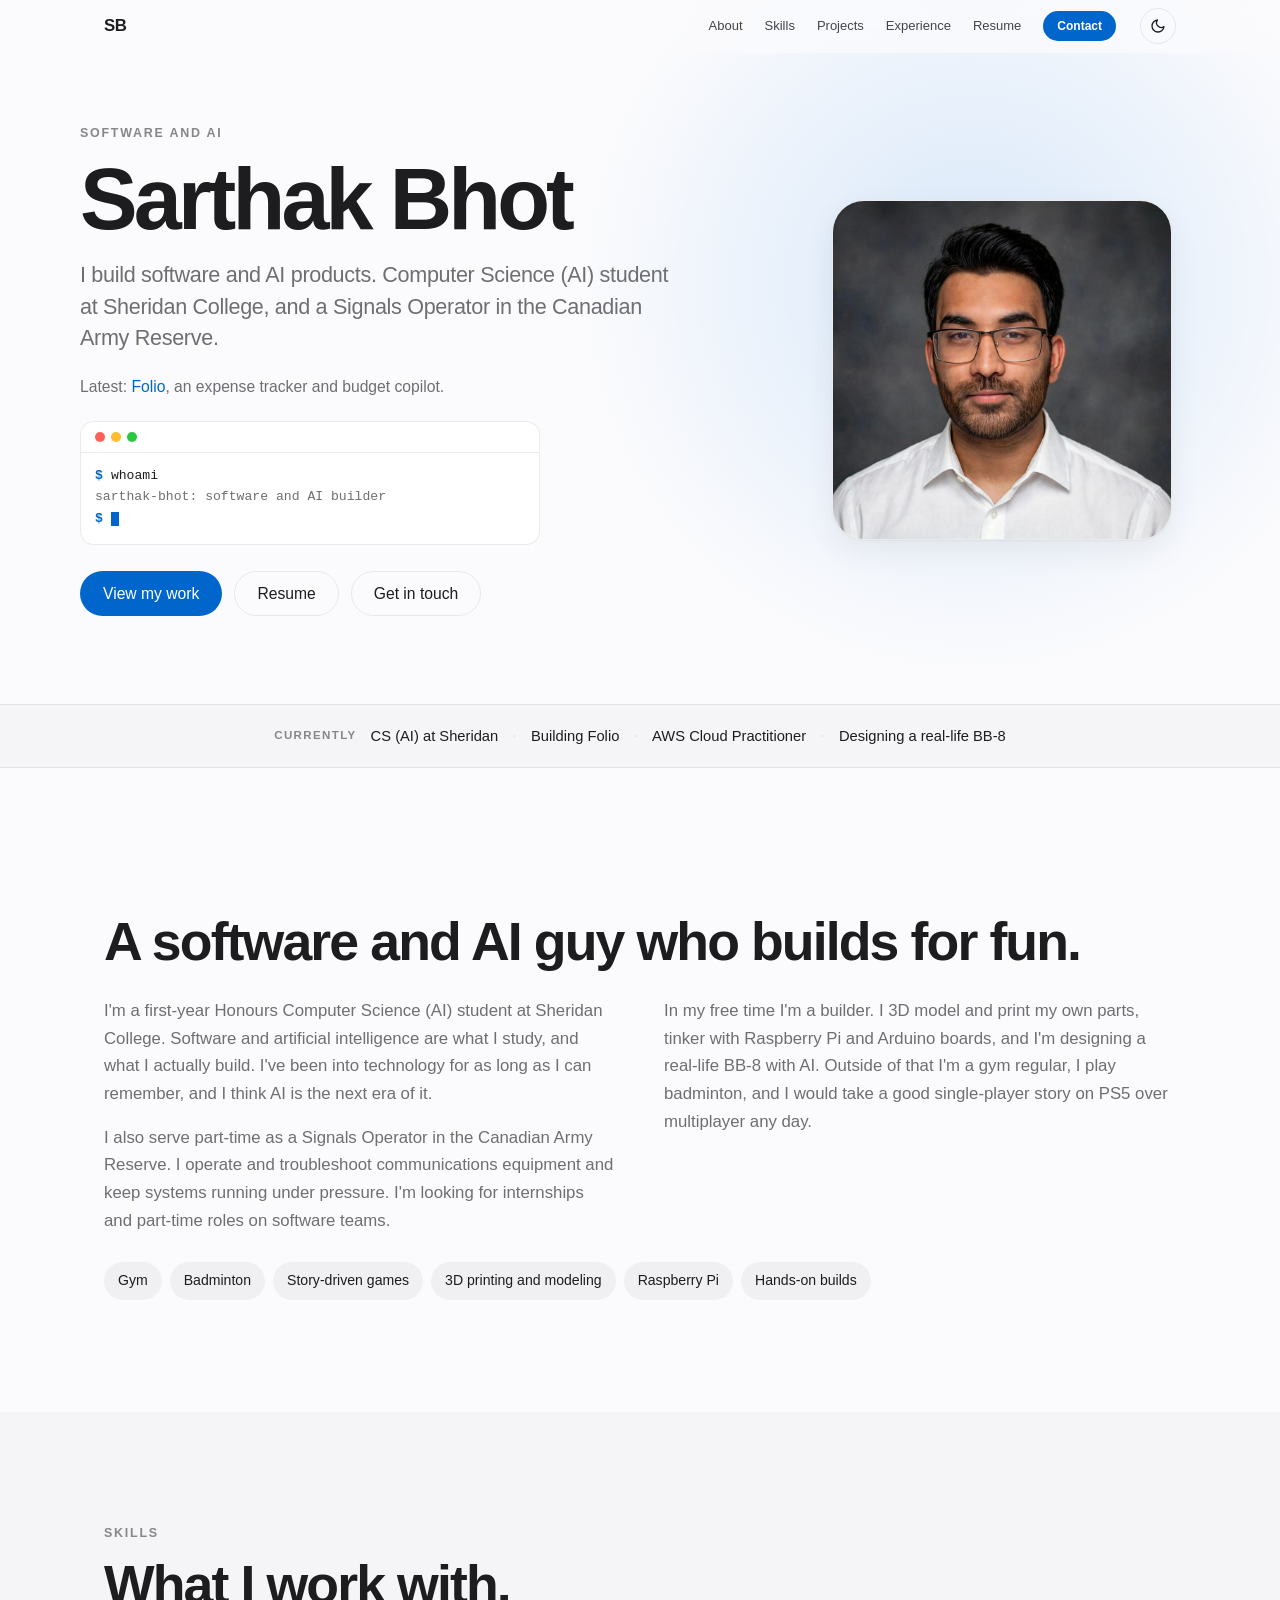
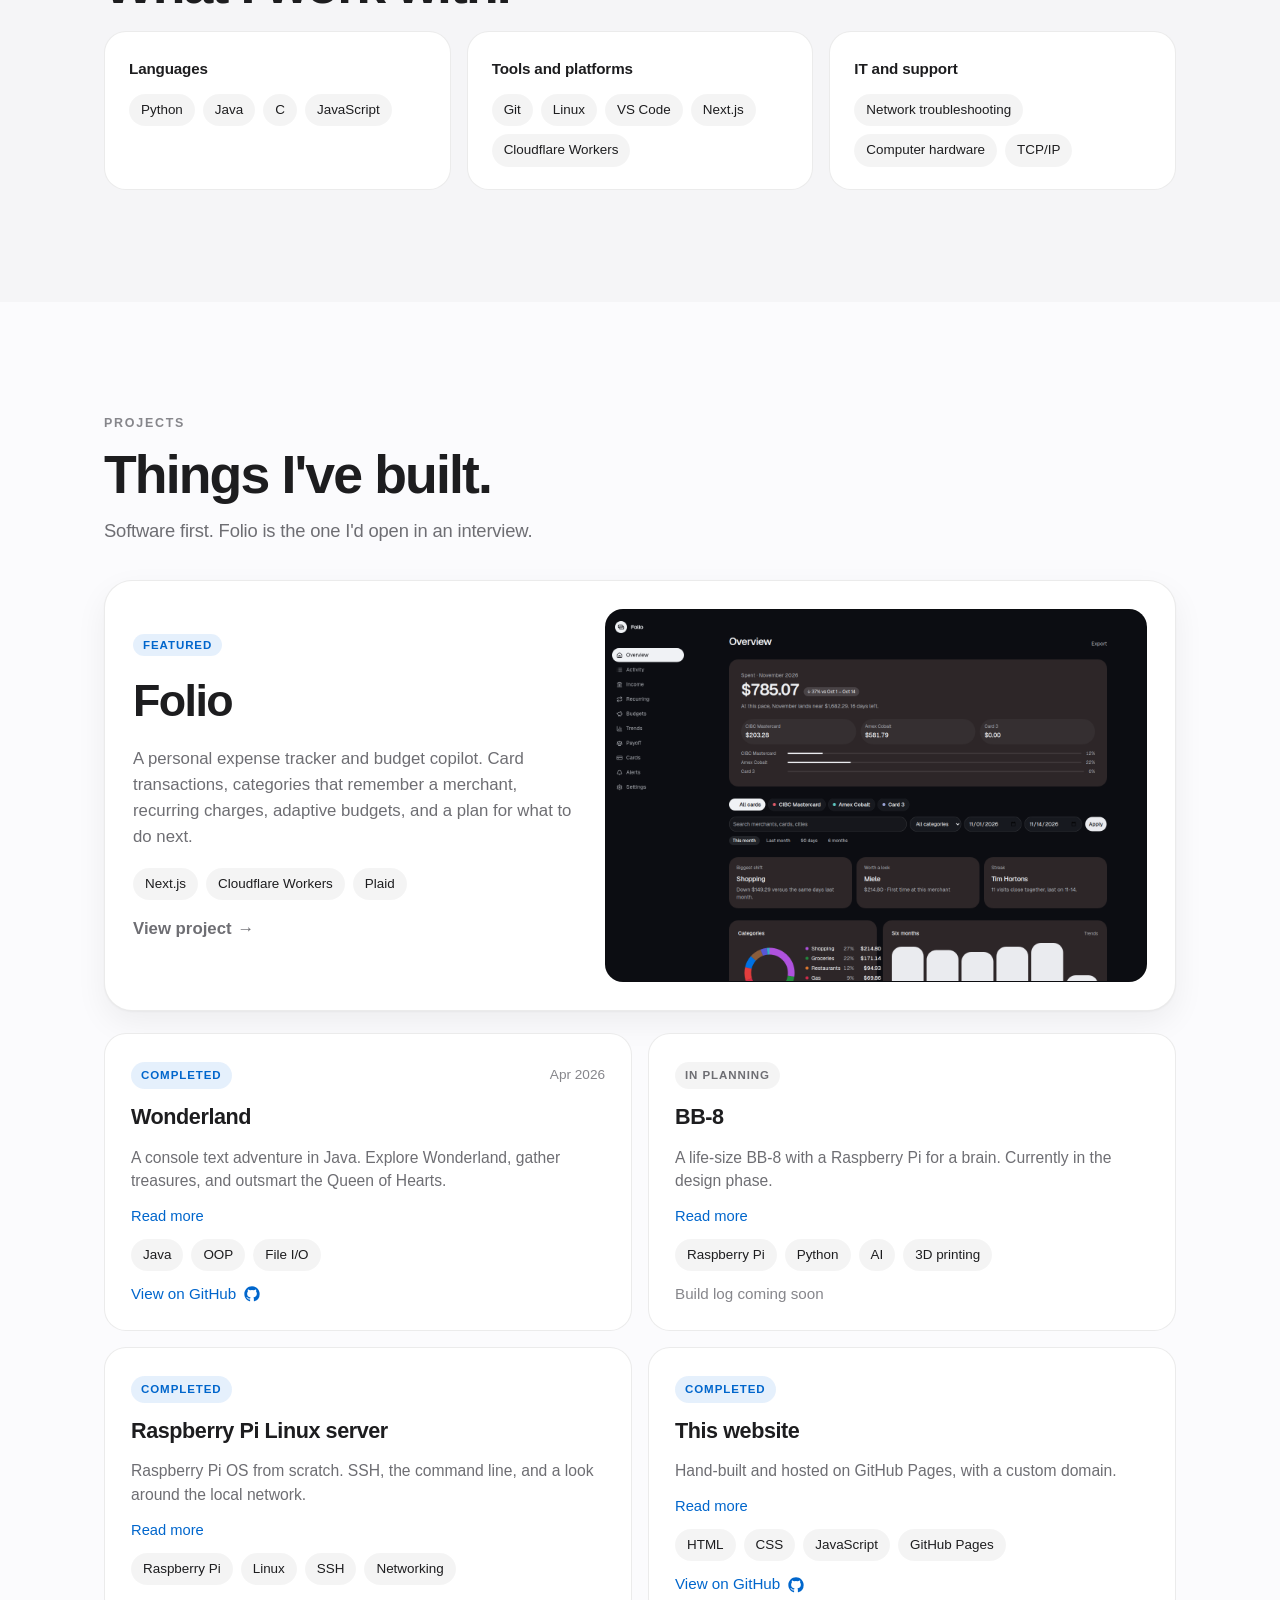
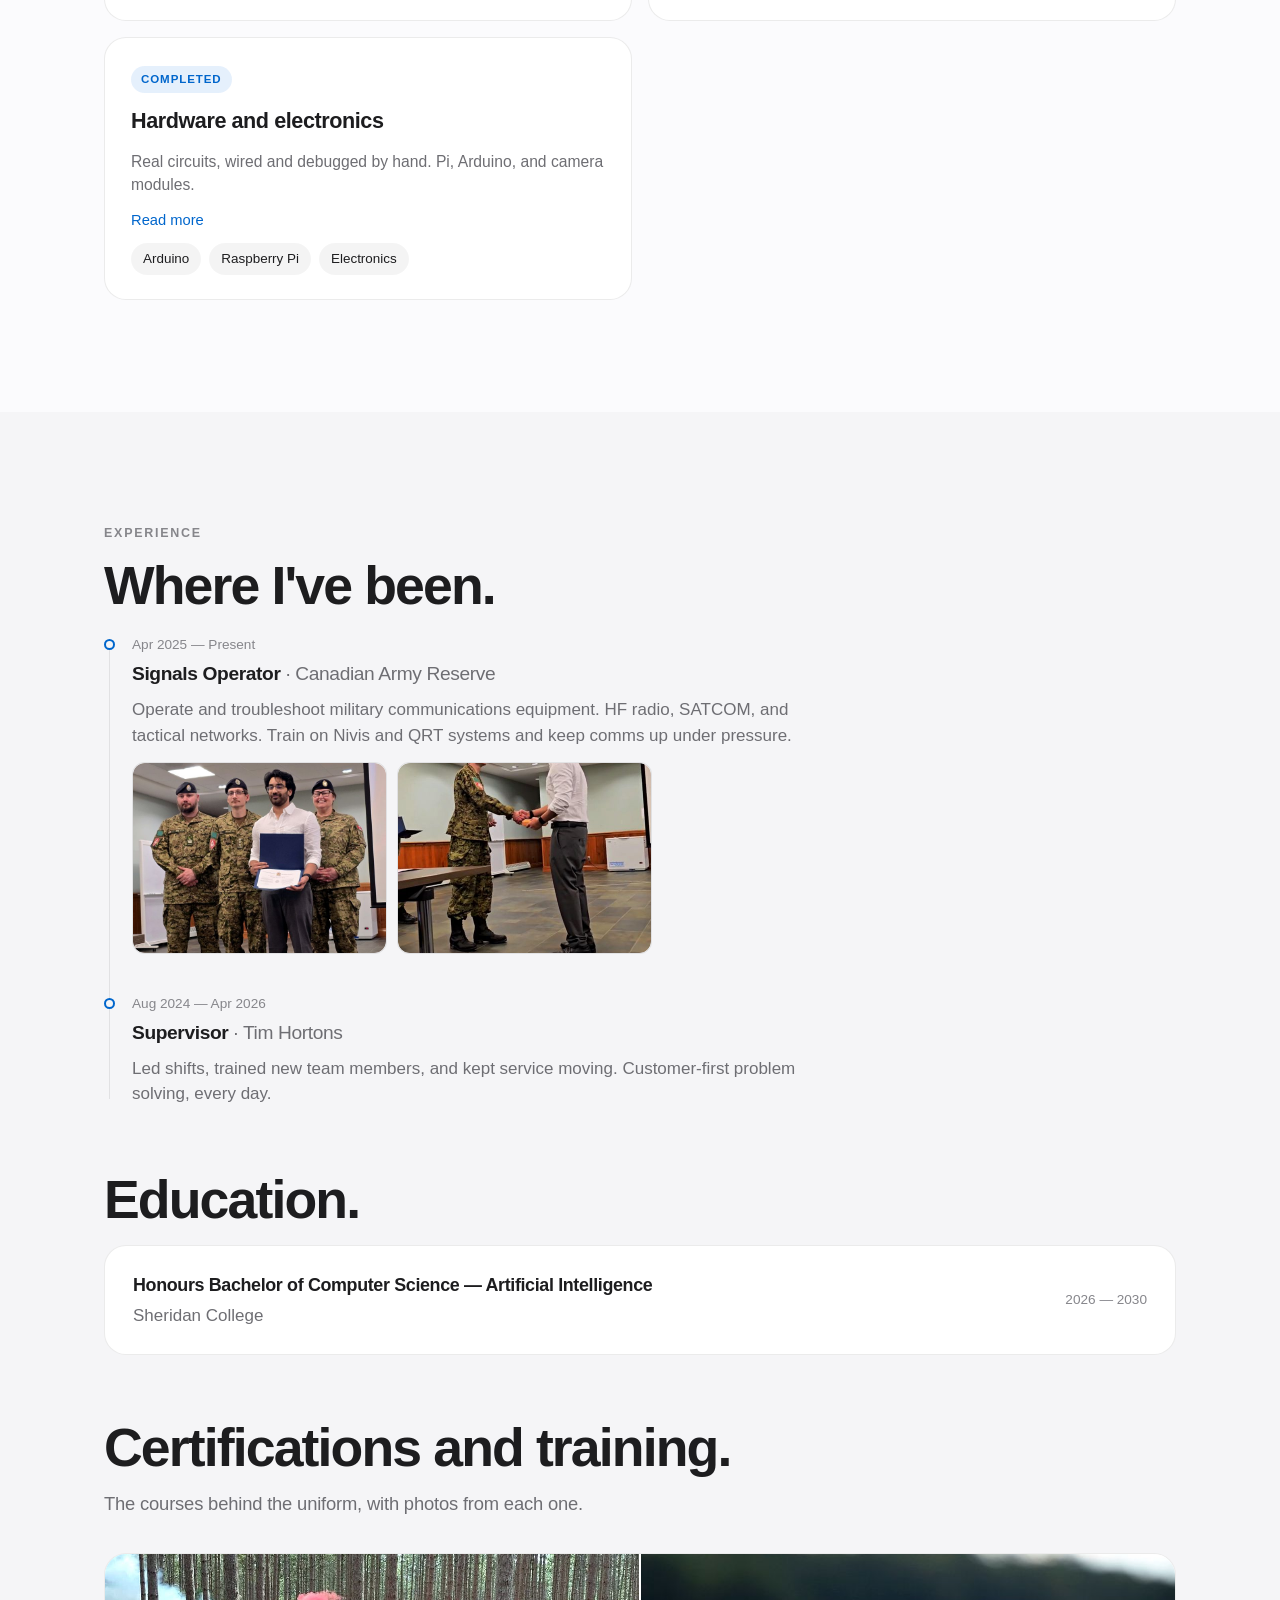
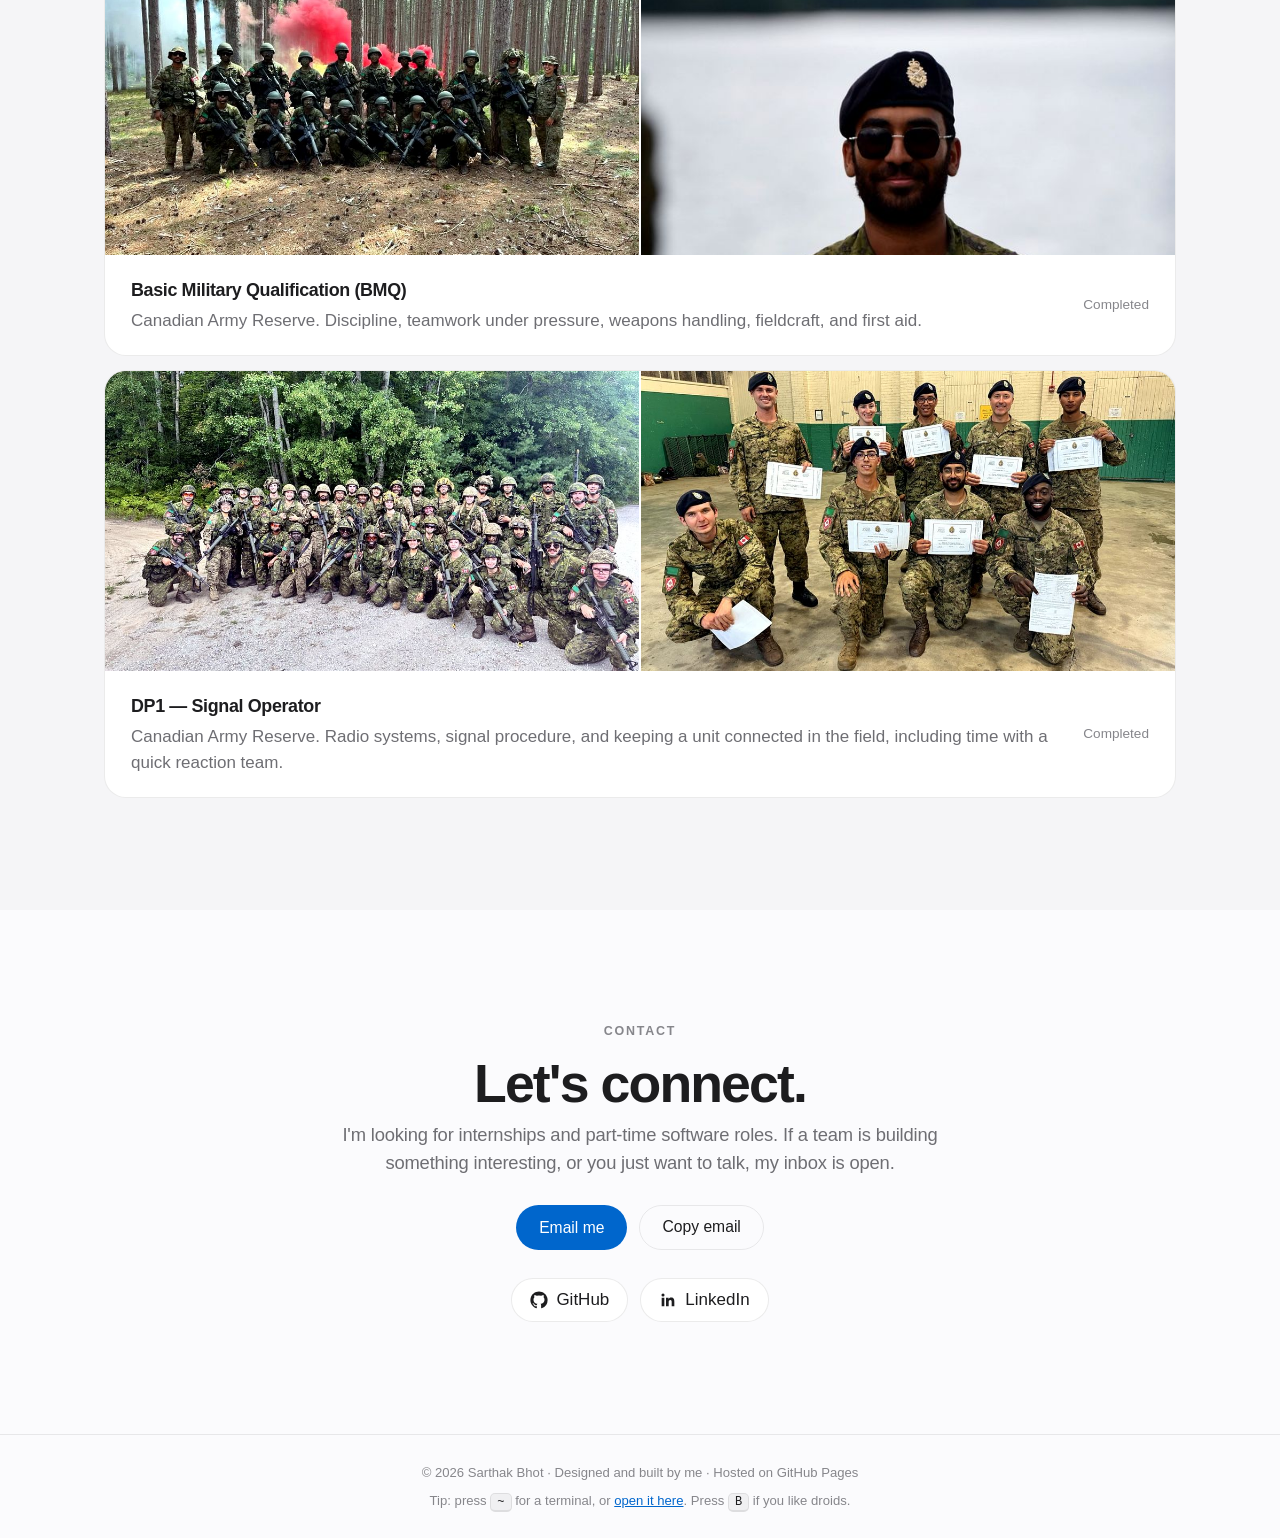
==== index.html @ 58a99405 "Show Folio's overview and a fuller feature gallery. Lead the project page and the home card with the" ====
<!DOCTYPE html>
<html lang="en" data-theme="dark">
<head>
  <meta charset="UTF-8" />
  <meta name="viewport" content="width=device-width, initial-scale=1.0, viewport-fit=cover" />
  <title>Sarthak Bhot — Software and AI Builder</title>
  <meta name="description" content="Sarthak Bhot builds software and AI products. Computer Science (AI) student at Sheridan College and Signals Operator in the Canadian Army Reserve." />
  <meta name="author" content="Sarthak Bhot" />
  <meta name="theme-color" content="#000000" />
  <link rel="canonical" href="https://sarthakbhot.com/" />
  <meta property="og:title" content="Sarthak Bhot — Software and AI Builder" />
  <meta property="og:description" content="Software and AI builder. Computer Science (AI) student at Sheridan College and Signals Operator in the Canadian Army Reserve." />
  <meta property="og:type" content="website" />
  <meta property="og:url" content="https://sarthakbhot.com/" />
  <meta property="og:image" content="https://sarthakbhot.com/assets/og.jpg" />
  <meta property="og:image:width" content="1200" />
  <meta property="og:image:height" content="630" />
  <meta property="og:image:alt" content="Sarthak Bhot, software and AI builder" />
  <meta name="twitter:card" content="summary_large_image" />
  <meta name="twitter:title" content="Sarthak Bhot — Software and AI Builder" />
  <meta name="twitter:description" content="Software and AI builder. Computer Science (AI) student at Sheridan College and Signals Operator in the Canadian Army Reserve." />
  <meta name="twitter:image" content="https://sarthakbhot.com/assets/og.jpg" />
  <link rel="icon" href="/favicon.svg" type="image/svg+xml" />
  <link rel="icon" href="/assets/favicon-32.png" type="image/png" sizes="32x32" />
  <link rel="apple-touch-icon" href="/assets/apple-touch-icon.png" />
  <link rel="preload" as="image" href="/assets/headshot-960.jpg" />
  <link rel="stylesheet" href="/styles.css?v=43" />
  <script>
    (function () {
      try {
        var saved = localStorage.getItem('sb-theme');
        var theme = saved === 'light' || saved === 'dark' ? saved : (matchMedia('(prefers-color-scheme: light)').matches ? 'light' : 'dark');
        document.documentElement.setAttribute('data-theme', theme);
        var meta = document.querySelector('meta[name="theme-color"]');
        if (meta) meta.setAttribute('content', theme === 'dark' ? '#000000' : '#fbfbfd');
      } catch (e) {}
    })();
  </script>
  <script type="application/ld+json">
  {
    "@context": "https://schema.org",
    "@type": "ProfilePage",
    "url": "https://sarthakbhot.com/",
    "mainEntity": {
      "@type": "Person",
      "name": "Sarthak Bhot",
      "url": "https://sarthakbhot.com/",
      "email": "mailto:sarthakbhot1@gmail.com",
      "jobTitle": "Software and AI builder",
      "description": "Software and AI builder. Computer Science (AI) student at Sheridan College and Signals Operator in the Canadian Army Reserve.",
      "sameAs": [
        "https://github.com/sarthakbhot",
        "https://www.linkedin.com/in/sarthakbhot/"
      ],
      "affiliation": {
        "@type": "CollegeOrUniversity",
        "name": "Sheridan College"
      },
      "knowsAbout": ["Software development", "Artificial intelligence", "Python", "Java", "JavaScript"]
    }
  }
  </script>
</head>
<body>
  <a class="skip-link" href="#content">Skip to content</a>
  <div id="progress"></div>

  <nav id="nav" aria-label="Primary">
    <div class="nav-inner">
      <a href="#top" class="logo">SB</a>
      <div class="nav-links" id="navLinks">
        <a href="#about">About</a>
        <a href="#skills">Skills</a>
        <a href="#projects">Projects</a>
        <a href="#experience">Experience</a>
        <a href="/Sarthak-Bhot-Resume.pdf?v=3" target="_blank" rel="noopener">Resume</a>
        <a href="#contact" class="nav-cta">Contact</a>
      </div>
      <button class="theme-toggle" id="themeToggle" type="button" aria-label="Switch to light mode">
        <svg class="icon-sun" viewBox="0 0 24 24" fill="none" stroke="currentColor" stroke-width="2" stroke-linecap="round" aria-hidden="true"><circle cx="12" cy="12" r="4"/><path d="M12 2v2M12 20v2M4.93 4.93l1.41 1.41M17.66 17.66l1.41 1.41M2 12h2M20 12h2M4.93 19.07l1.41-1.41M17.66 6.34l1.41-1.41"/></svg>
        <svg class="icon-moon" viewBox="0 0 24 24" fill="none" stroke="currentColor" stroke-width="2" stroke-linecap="round" stroke-linejoin="round" aria-hidden="true"><path d="M21 12.79A9 9 0 1 1 11.21 3 7 7 0 0 0 21 12.79z"/></svg>
      </button>
      <button class="menu-btn" id="menuBtn" type="button" aria-label="Menu" aria-expanded="false" aria-controls="navLinks">
        <span></span><span></span>
      </button>
    </div>
  </nav>

  <header class="hero" id="top">
    <div class="hero-inner">
      <div class="hero-text">
        <p class="eyebrow reveal">Software and AI</p>
        <h1 class="reveal">Sarthak Bhot</h1>
        <p class="hero-sub reveal">I build software and AI products. Computer Science (AI) student at Sheridan College, and a Signals Operator in the Canadian Army Reserve.</p>
        <p class="hero-note reveal">Latest: <a href="/projects/folio/">Folio</a>, an expense tracker and budget copilot.</p>
        <div class="terminal reveal" aria-hidden="true">
          <div class="term-bar"><span></span><span></span><span></span></div>
          <div class="term-body">
            <div class="term-line"><span class="prompt">$</span><span id="typed"></span><span class="caret"></span></div>
            <div class="term-out" id="termOut">sarthak-bhot: software and AI builder</div>
          </div>
        </div>
        <div class="hero-btns reveal">
          <a href="#projects" class="btn btn-primary">View my work</a>
          <a href="/Sarthak-Bhot-Resume.pdf?v=3" target="_blank" rel="noopener" class="btn btn-ghost">Resume</a>
          <a href="#contact" class="btn btn-ghost">Get in touch</a>
        </div>
      </div>
      <div class="hero-photo reveal">
        <div class="photo-frame">
          <img src="/assets/headshot-960.jpg" width="960" height="960" alt="Sarthak Bhot" fetchpriority="high" />
        </div>
      </div>
    </div>
  </header>

  <div class="currently">
    <div class="wrap reveal">
      <span class="currently-label">Currently</span>
      <span>CS (AI) at Sheridan</span><i aria-hidden="true">·</i>
      <a href="/projects/folio/">Building Folio</a><i aria-hidden="true">·</i>
      <span>AWS Cloud Practitioner</span><i aria-hidden="true">·</i>
      <span>Designing a real-life BB-8</span>
    </div>
  </div>

  <main id="content">
    <section id="about" class="section">
      <div class="wrap">
        <p class="section-eyebrow reveal">About</p>
        <h2 class="section-title reveal">A software and AI guy who builds for fun.</h2>
        <div class="about-grid">
          <div class="reveal">
            <p>I'm a first-year Honours Computer Science (AI) student at Sheridan College. Software and artificial intelligence are what I study, and what I actually build. I've been into technology for as long as I can remember, and I think AI is the next era of it.</p>
            <p>I also serve part-time as a Signals Operator in the Canadian Army Reserve. I operate and troubleshoot communications equipment and keep systems running under pressure. I'm looking for internships and part-time roles on software teams.</p>
          </div>
          <div class="reveal">
            <p>In my free time I'm a builder. I 3D model and print my own parts, tinker with Raspberry Pi and Arduino boards, and I'm designing a real-life BB-8 with AI. Outside of that I'm a gym regular, I play badminton, and I would take a good single-player story on PS5 over multiplayer any day.</p>
          </div>
        </div>
        <div class="chips reveal">
          <span class="chip">Gym</span>
          <span class="chip">Badminton</span>
          <span class="chip">Story-driven games</span>
          <span class="chip">3D printing and modeling</span>
          <span class="chip">Raspberry Pi</span>
          <span class="chip">Hands-on builds</span>
        </div>
      </div>
    </section>

    <section id="skills" class="section section-alt">
      <div class="wrap">
        <p class="section-eyebrow reveal">Skills</p>
        <h2 class="section-title reveal">What I work with.</h2>
        <div class="skills-grid">
          <div class="skill-card reveal">
            <h3>Languages</h3>
            <div class="pills"><span>Python</span><span>Java</span><span>C</span><span>JavaScript</span></div>
          </div>
          <div class="skill-card reveal">
            <h3>Tools and platforms</h3>
            <div class="pills"><span>Git</span><span>Linux</span><span>VS Code</span><span>Next.js</span><span>Cloudflare Workers</span></div>
          </div>
          <div class="skill-card reveal">
            <h3>IT and support</h3>
            <div class="pills"><span>Network troubleshooting</span><span>Computer hardware</span><span>TCP/IP</span></div>
          </div>
        </div>
      </div>
    </section>

    <section id="projects" class="section">
      <div class="wrap">
        <p class="section-eyebrow reveal">Projects</p>
        <h2 class="section-title reveal">Things I've built.</h2>
        <p class="section-lead reveal">Software first. Folio is the one I'd open in an interview.</p>

        <a class="feature reveal" id="folio" href="/projects/folio/">
          <div class="feature-copy">
            <span class="status featured">Featured</span>
            <h3>Folio</h3>
            <p>A personal expense tracker and budget copilot. Card transactions, categories that remember a merchant, recurring charges, adaptive budgets, and a plan for what to do next.</p>
            <div class="pills"><span>Next.js</span><span>Cloudflare Workers</span><span>Plaid</span></div>
            <p class="text-link">View project <span aria-hidden="true">→</span></p>
          </div>
          <div class="feature-media">
            <img src="/assets/folio/overview.png" width="1440" height="1000" alt="" />
          </div>
        </a>

        <div class="projects-grid">
          <article class="project-card reveal">
            <div class="project-top">
              <span class="status done">Completed</span>
              <span class="project-date">Apr 2026</span>
            </div>
            <h3>Wonderland</h3>
            <p class="project-teaser">A console text adventure in Java. Explore Wonderland, gather treasures, and outsmart the Queen of Hearts.</p>
            <details class="project-more">
              <summary><span class="more">Read more</span><span class="less">Show less</span></summary>
              <p>Six connected locations, hidden treasures, and NPCs including the Mad Hatter and the Queen of Hearts, plus an inventory and a stash. The world loads from plain text files. Pure Java, no dependencies.</p>
            </details>
            <div class="pills"><span>Java</span><span>OOP</span><span>File I/O</span></div>
            <a class="project-link" href="https://github.com/sarthakbhot/wonderland-text-adventure" target="_blank" rel="noopener">View on GitHub
              <svg viewBox="0 0 24 24" width="16" height="16" fill="currentColor" aria-hidden="true"><path d="M12 .5C5.65.5.5 5.65.5 12c0 5.08 3.29 9.39 7.86 10.91.58.11.79-.25.79-.55v-2.15c-3.2.7-3.87-1.36-3.87-1.36-.52-1.33-1.28-1.68-1.28-1.68-1.04-.71.08-.7.08-.7 1.15.08 1.76 1.18 1.76 1.18 1.03 1.76 2.7 1.25 3.36.96.1-.75.4-1.25.72-1.54-2.55-.29-5.24-1.28-5.24-5.69 0-1.26.45-2.28 1.18-3.09-.12-.29-.51-1.46.11-3.05 0 0 .96-.31 3.15 1.18a10.9 10.9 0 0 1 5.74 0c2.19-1.49 3.15-1.18 3.15-1.18.62 1.59.23 2.76.11 3.05.74.81 1.18 1.83 1.18 3.09 0 4.42-2.7 5.39-5.26 5.68.41.35.77 1.05.77 2.12v3.15c0 .3.2.67.8.55A11.51 11.51 0 0 0 23.5 12C23.5 5.65 18.35.5 12 .5z"/></svg>
            </a>
          </article>

          <article class="project-card reveal">
            <div class="project-top">
              <span class="status planning">In planning</span>
            </div>
            <h3>BB-8</h3>
            <p class="project-teaser">A life-size BB-8 with a Raspberry Pi for a brain. Currently in the design phase.</p>
            <details class="project-more">
              <summary><span class="more">Read more</span><span class="less">Show less</span></summary>
              <p>The plan is a Pi camera for face recognition, a speaker so it can greet people by name, and AI-driven interaction. I'm starting by 3D modeling the parts.</p>
            </details>
            <div class="pills"><span>Raspberry Pi</span><span>Python</span><span>AI</span><span>3D printing</span></div>
            <span class="project-link muted">Build log coming soon</span>
          </article>

          <article class="project-card reveal">
            <div class="project-top">
              <span class="status done">Completed</span>
            </div>
            <h3>Raspberry Pi Linux server</h3>
            <p class="project-teaser">Raspberry Pi OS from scratch. SSH, the command line, and a look around the local network.</p>
            <details class="project-more">
              <summary><span class="more">Read more</span><span class="less">Show less</span></summary>
              <p>I set up Raspberry Pi OS, turned on SSH, and practiced command-line administration, networking, and Nmap on my own network.</p>
            </details>
            <div class="pills"><span>Raspberry Pi</span><span>Linux</span><span>SSH</span><span>Networking</span></div>
          </article>

          <article class="project-card reveal">
            <div class="project-top">
              <span class="status done">Completed</span>
            </div>
            <h3>This website</h3>
            <p class="project-teaser">Hand-built and hosted on GitHub Pages, with a custom domain.</p>
            <details class="project-more">
              <summary><span class="more">Read more</span><span class="less">Show less</span></summary>
              <p>HTML, CSS, and JavaScript. Scroll motion, a light and dark theme, and Git all the way to GitHub Pages.</p>
            </details>
            <div class="pills"><span>HTML</span><span>CSS</span><span>JavaScript</span><span>GitHub Pages</span></div>
            <a class="project-link" href="https://github.com/sarthakbhot/sarthakbhot.github.io" target="_blank" rel="noopener">View on GitHub
              <svg viewBox="0 0 24 24" width="16" height="16" fill="currentColor" aria-hidden="true"><path d="M12 .5C5.65.5.5 5.65.5 12c0 5.08 3.29 9.39 7.86 10.91.58.11.79-.25.79-.55v-2.15c-3.2.7-3.87-1.36-3.87-1.36-.52-1.33-1.28-1.68-1.28-1.68-1.04-.71.08-.7.08-.7 1.15.08 1.76 1.18 1.76 1.18 1.03 1.76 2.7 1.25 3.36.96.1-.75.4-1.25.72-1.54-2.55-.29-5.24-1.28-5.24-5.69 0-1.26.45-2.28 1.18-3.09-.12-.29-.51-1.46.11-3.05 0 0 .96-.31 3.15 1.18a10.9 10.9 0 0 1 5.74 0c2.19-1.49 3.15-1.18 3.15-1.18.62 1.59.23 2.76.11 3.05.74.81 1.18 1.83 1.18 3.09 0 4.42-2.7 5.39-5.26 5.68.41.35.77 1.05.77 2.12v3.15c0 .3.2.67.8.55A11.51 11.51 0 0 0 23.5 12C23.5 5.65 18.35.5 12 .5z"/></svg>
            </a>
          </article>

          <article class="project-card reveal">
            <div class="project-top">
              <span class="status done">Completed</span>
            </div>
            <h3>Hardware and electronics</h3>
            <p class="project-teaser">Real circuits, wired and debugged by hand. Pi, Arduino, and camera modules.</p>
            <details class="project-more">
              <summary><span class="more">Read more</span><span class="less">Show less</span></summary>
              <p>Configuration and troubleshooting across Raspberry Pi, Arduino Uno, Raspberry Pi Pico, and camera modules. Wiring, flashing, and debugging the actual board.</p>
            </details>
            <div class="pills"><span>Arduino</span><span>Raspberry Pi</span><span>Electronics</span></div>
          </article>
        </div>
      </div>
    </section>

    <section id="experience" class="section section-alt">
      <div class="wrap">
        <p class="section-eyebrow reveal">Experience</p>
        <h2 class="section-title reveal">Where I've been.</h2>
        <div class="timeline">
          <div class="tl-item reveal">
            <div class="tl-dot"></div>
            <div class="tl-body">
              <span class="tl-date">Apr 2025 — Present</span>
              <h3>Signals Operator <span>· Canadian Army Reserve</span></h3>
              <p>Operate and troubleshoot military communications equipment. HF radio, SATCOM, and tactical networks. Train on Nivis and QRT systems and keep comms up under pressure.</p>
              <div class="tl-photos">
                <a href="/assets/army/army-enrolment-1.jpg"><img src="/assets/army/army-enrolment-1.jpg" alt="Sarthak at his Army enrolment ceremony, holding his certificate" width="800" height="600" loading="lazy"></a>
                <a href="/assets/army/army-enrolment-2.jpg"><img src="/assets/army/army-enrolment-2.jpg" alt="Sarthak shaking hands at his enrolment ceremony" width="800" height="600" loading="lazy"></a>
              </div>
            </div>
          </div>
          <div class="tl-item reveal">
            <div class="tl-dot"></div>
            <div class="tl-body">
              <span class="tl-date">Aug 2024 — Apr 2026</span>
              <h3>Supervisor <span>· Tim Hortons</span></h3>
              <p>Led shifts, trained new team members, and kept service moving. Customer-first problem solving, every day.</p>
            </div>
          </div>
        </div>

        <h2 class="section-title subhead reveal">Education.</h2>
        <div class="edu-card reveal">
          <div>
            <h3>Honours Bachelor of Computer Science — Artificial Intelligence</h3>
            <p>Sheridan College</p>
          </div>
          <span class="tl-date">2026 — 2030</span>
        </div>

        <h2 class="section-title subhead reveal">Certifications and training.</h2>
        <p class="section-lead reveal">The courses behind the uniform, with photos from each one.</p>
        <div class="cert-block reveal">
          <div class="cert-photos cols-2">
            <a href="/assets/army/army-bmq.jpg"><img src="/assets/army/army-bmq.jpg" alt="BMQ platoon during field training" width="1200" height="675" loading="lazy"></a>
            <a href="/assets/army/army-portrait.jpg"><img class="photo-portrait" src="/assets/army/army-portrait.jpg" alt="Sarthak in uniform during BMQ" width="800" height="1000" loading="lazy"></a>
          </div>
          <div class="cert-row">
            <div>
              <h3>Basic Military Qualification (BMQ)</h3>
              <p>Canadian Army Reserve. Discipline, teamwork under pressure, weapons handling, fieldcraft, and first aid.</p>
            </div>
            <span class="tl-date">Completed</span>
          </div>
        </div>
        <div class="cert-block reveal">
          <div class="cert-photos cols-2">
            <a href="/assets/army/army-dp1.jpg"><img src="/assets/army/army-dp1.jpg" alt="DP1 course group photo" width="1200" height="675" loading="lazy"></a>
            <a href="/assets/army/army-dp1-grad.jpg"><img src="/assets/army/army-dp1-grad.jpg" alt="DP1 graduates holding certificates" width="1200" height="675" loading="lazy"></a>
          </div>
          <div class="cert-row">
            <div>
              <h3>DP1 — Signal Operator</h3>
              <p>Canadian Army Reserve. Radio systems, signal procedure, and keeping a unit connected in the field, including time with a quick reaction team.</p>
            </div>
            <span class="tl-date">Completed</span>
          </div>
        </div>
      </div>
    </section>

    <section id="contact" class="section">
      <div class="wrap contact-wrap">
        <p class="section-eyebrow reveal">Contact</p>
        <h2 class="section-title reveal">Let's connect.</h2>
        <p class="section-lead reveal">I'm looking for internships and part-time software roles. If a team is building something interesting, or you just want to talk, my inbox is open.</p>
        <div class="contact-btns reveal">
          <a href="mailto:sarthakbhot1@gmail.com" class="btn btn-primary">Email me</a>
          <button type="button" class="btn btn-ghost" id="copyEmail">Copy email</button>
        </div>
        <div class="socials reveal">
          <a href="https://github.com/sarthakbhot" target="_blank" rel="noopener">
            <svg viewBox="0 0 24 24" width="18" height="18" fill="currentColor" aria-hidden="true"><path d="M12 .5C5.65.5.5 5.65.5 12c0 5.08 3.29 9.39 7.86 10.91.58.11.79-.25.79-.55v-2.15c-3.2.7-3.87-1.36-3.87-1.36-.52-1.33-1.28-1.68-1.28-1.68-1.04-.71.08-.7.08-.7 1.15.08 1.76 1.18 1.76 1.18 1.03 1.76 2.7 1.25 3.36.96.1-.75.4-1.25.72-1.54-2.55-.29-5.24-1.28-5.24-5.69 0-1.26.45-2.28 1.18-3.09-.12-.29-.51-1.46.11-3.05 0 0 .96-.31 3.15 1.18a10.9 10.9 0 0 1 5.74 0c2.19-1.49 3.15-1.18 3.15-1.18.62 1.59.23 2.76.11 3.05.74.81 1.18 1.83 1.18 3.09 0 4.42-2.7 5.39-5.26 5.68.41.35.77 1.05.77 2.12v3.15c0 .3.2.67.8.55A11.51 11.51 0 0 0 23.5 12C23.5 5.65 18.35.5 12 .5z"/></svg>
            GitHub
          </a>
          <a href="https://www.linkedin.com/in/sarthakbhot/" target="_blank" rel="noopener">
            <svg viewBox="0 0 24 24" width="18" height="18" fill="currentColor" aria-hidden="true"><path d="M20.45 20.45h-3.55v-5.57c0-1.33-.03-3.04-1.85-3.04-1.86 0-2.14 1.45-2.14 2.94v5.67H9.35V9h3.41v1.56h.05c.47-.9 1.63-1.85 3.36-1.85 3.6 0 4.27 2.37 4.27 5.46v6.28zM5.34 7.43a2.06 2.06 0 1 1 0-4.12 2.06 2.06 0 0 1 0 4.12zM7.12 20.45H3.56V9h3.56v11.45z"/></svg>
            LinkedIn
          </a>
        </div>
      </div>
    </section>
  </main>

  <footer>
    <div class="wrap">
      <p>© 2026 Sarthak Bhot · Designed and built by me · Hosted on GitHub Pages</p>
      <p class="foot-tip">Tip: press <kbd>~</kbd> for a terminal, or <button type="button" class="text-btn" data-open-terminal>open it here</button>. Press <kbd>B</kbd> if you like droids.</p>
    </div>
  </footer>

  <div class="lightbox" id="lightbox" aria-hidden="true" role="dialog" aria-modal="true" aria-label="Photo viewer">
    <div class="lightbox-backdrop" data-lb-close></div>
    <button class="lightbox-close" type="button" data-lb-close aria-label="Close">×</button>
    <button class="lightbox-prev" id="lightbox-prev" type="button" aria-label="Previous photo">‹</button>
    <figure class="lightbox-figure">
      <img id="lightbox-img" alt="" />
    </figure>
    <button class="lightbox-next" id="lightbox-next" type="button" aria-label="Next photo">›</button>
  </div>

  <div class="toast" id="toast" role="status" aria-live="polite"></div>
  <div class="tx-overlay" id="termOverlay" hidden>
    <div class="tx" role="dialog" aria-modal="true" aria-label="Terminal">
      <div class="tx-bar">
        <span class="tx-dots"><i></i><i></i><i></i></span>
        <span class="tx-title">sarthak@portfolio</span>
        <button class="tx-close" id="termClose" type="button" aria-label="Close terminal">×</button>
      </div>
      <div class="tx-body" id="termBody"></div>
      <div class="tx-input">
        <span class="tx-prompt">sarthak:~$</span><span id="termBuffer"></span><span class="tx-caret"></span>
        <input id="termHidden" class="tx-hidden" type="text" autocomplete="off" autocapitalize="off" autocorrect="off" spellcheck="false" enterkeyhint="go" aria-label="Terminal input" />
      </div>
    </div>
  </div>
  <button type="button" class="to-top" id="toTop" aria-label="Back to top">↑</button>
  <button type="button" class="term-fab" id="termFab" aria-label="Open terminal">&gt;_</button>

  <script src="/script.js?v=43"></script>
</body>
</html>
---- styles.css ----
/* Sarthak Bhot — portfolio */

:root,
html[data-theme="light"] {
  color-scheme: light;
  --bg: #fbfbfd;
  --bg-alt: #f5f5f7;
  --card: #ffffff;
  --card-border: rgba(0, 0, 0, 0.08);
  --text: #1d1d1f;
  --text-dim: #6e6e73;
  --text-faint: #86868b;
  --accent: #0066cc;
  --accent-hover: #0077ed;
  --accent-soft: rgba(0, 113, 227, 0.1);
  --accent-ink: #ffffff;
  --nav-bg: rgba(251, 251, 253, 0.82);
  --chip: rgba(0, 0, 0, 0.045);
  --shadow: 0 1px 2px rgba(0, 0, 0, 0.04), 0 12px 32px rgba(0, 0, 0, 0.06);
  --hero-glow: rgba(0, 113, 227, 0.14);
  --radius: 22px;
  --font: -apple-system, BlinkMacSystemFont, "SF Pro Text", "Segoe UI", Inter, sans-serif;
  --display: -apple-system, BlinkMacSystemFont, "SF Pro Display", "Segoe UI", Inter, sans-serif;
  --mono: ui-monospace, "SF Mono", Menlo, Consolas, monospace;
  --nav-h: 52px;
  --max: 1120px;
}

html[data-theme="dark"] {
  color-scheme: dark;
  --bg: #000000;
  --bg-alt: #0a0a0c;
  --card: #161617;
  --card-border: rgba(255, 255, 255, 0.1);
  --text: #f5f5f7;
  --text-dim: #a1a1a6;
  --text-faint: #86868b;
  --accent: #2997ff;
  --accent-hover: #0077ed;
  --accent-soft: rgba(41, 151, 255, 0.14);
  --accent-ink: #ffffff;
  --nav-bg: rgba(0, 0, 0, 0.72);
  --chip: rgba(255, 255, 255, 0.06);
  --shadow: 0 1px 0 rgba(255, 255, 255, 0.04), 0 18px 40px rgba(0, 0, 0, 0.45);
  --hero-glow: rgba(41, 151, 255, 0.18);
}

* { margin: 0; padding: 0; box-sizing: border-box; }

html { scroll-behavior: smooth; scrollbar-width: thin; scrollbar-color: var(--card-border) var(--bg); }

body {
  background: var(--bg);
  color: var(--text);
  font-family: var(--font);
  font-size: 17px;
  line-height: 1.5;
  -webkit-font-smoothing: antialiased;
  text-rendering: optimizeLegibility;
  overflow-x: hidden;
}

::selection { background: var(--accent); color: #fff; }

img { max-width: 100%; }

a { color: var(--accent); }

:focus-visible {
  outline: 2px solid var(--accent);
  outline-offset: 3px;
}

.skip-link {
  position: absolute;
  left: 16px;
  top: -48px;
  z-index: 400;
  background: var(--accent);
  color: #fff;
  text-decoration: none;
  padding: 8px 14px;
  border-radius: 10px;
  font-size: 0.9rem;
}
.skip-link:focus { top: calc(12px + env(safe-area-inset-top)); }

.wrap { max-width: var(--max); margin: 0 auto; padding: 0 24px; }

.accent { color: inherit; }

/* ---------- Nav ---------- */
#nav {
  position: fixed;
  top: 0; left: 0; right: 0;
  z-index: 100;
  padding-top: env(safe-area-inset-top);
  background: var(--nav-bg);
  backdrop-filter: saturate(180%) blur(20px);
  -webkit-backdrop-filter: saturate(180%) blur(20px);
  border-bottom: 1px solid transparent;
  transition: border-color 0.3s, background 0.3s;
}
#nav.scrolled { border-bottom-color: var(--card-border); }
.nav-inner {
  max-width: var(--max);
  margin: 0 auto;
  padding: 0 24px;
  height: var(--nav-h);
  display: flex;
  align-items: center;
  gap: 16px;
}
.logo {
  font-family: var(--display);
  font-weight: 600;
  font-size: 1.05rem;
  letter-spacing: -0.03em;
  color: var(--text);
  text-decoration: none;
}
.nav-links {
  display: flex;
  gap: 22px;
  align-items: center;
  margin-left: auto;
}
.nav-links a {
  color: var(--text);
  text-decoration: none;
  font-size: 13px;
  opacity: 0.82;
  transition: opacity 0.2s;
}
.nav-links a:hover,
.nav-links a.active,
.nav-links a[aria-current="page"] { opacity: 1; }
.nav-cta {
  background: var(--accent);
  color: var(--accent-ink) !important;
  opacity: 1 !important;
  border-radius: 999px;
  padding: 6px 14px !important;
  font-size: 12px !important;
  font-weight: 600;
}
.nav-cta:hover { background: var(--accent-hover); }

.theme-toggle,
.menu-btn {
  display: inline-flex;
  align-items: center;
  justify-content: center;
  width: 36px;
  height: 36px;
  border-radius: 50%;
  background: transparent;
  border: 1px solid var(--card-border);
  color: var(--text);
  cursor: pointer;
  flex: none;
}
.theme-toggle { margin-left: 8px; }
.theme-toggle:hover,
.menu-btn:hover { border-color: var(--accent); }
.theme-toggle svg { width: 16px; height: 16px; }
html[data-theme="dark"] .icon-moon { display: none; }
html[data-theme="light"] .icon-sun { display: none; }

.menu-btn {
  display: none;
  flex-direction: column;
  gap: 6px;
  border: none;
  width: 44px;
  height: 44px;
}
.menu-btn span {
  display: block;
  width: 18px;
  height: 1.5px;
  background: var(--text);
  border-radius: 2px;
  transition: transform 0.25s ease;
}
.menu-btn[aria-expanded="true"] span:first-child { transform: translateY(3.75px) rotate(45deg); }
.menu-btn[aria-expanded="true"] span:last-child { transform: translateY(-3.75px) rotate(-45deg); }

/* ---------- Hero ---------- */
.hero {
  position: relative;
  padding: calc(var(--nav-h) + env(safe-area-inset-top) + 72px) 24px 88px;
  overflow: hidden;
}
.hero::before {
  content: "";
  position: absolute;
  width: min(820px, 90vw);
  height: min(820px, 90vw);
  right: -8%;
  top: -18%;
  background: radial-gradient(circle, var(--hero-glow), transparent 68%);
  pointer-events: none;
}
.hero-inner {
  max-width: var(--max);
  margin: 0 auto;
  display: grid;
  grid-template-columns: 1.25fr 0.75fr;
  gap: 64px;
  align-items: center;
  position: relative;
}
.eyebrow,
.section-eyebrow {
  color: var(--text-faint);
  font-size: 0.78rem;
  font-weight: 600;
  letter-spacing: 0.14em;
  text-transform: uppercase;
  margin-bottom: 14px;
}
.hero h1 {
  font-family: var(--display);
  font-size: clamp(3.1rem, 7vw, 5.4rem);
  font-weight: 600;
  letter-spacing: -0.045em;
  line-height: 0.98;
  margin-bottom: 18px;
}
.hero-sub {
  color: var(--text-dim);
  font-size: clamp(1.15rem, 2vw, 1.35rem);
  line-height: 1.45;
  max-width: 38rem;
  letter-spacing: -0.015em;
  margin-bottom: 22px;
}
.hero-note {
  color: var(--text-dim);
  font-size: 0.98rem;
  margin-bottom: 22px;
}
.hero-note a { text-decoration: none; font-weight: 500; }
.hero-note a:hover { text-decoration: underline; }

.hero-btns { display: flex; gap: 12px; flex-wrap: wrap; }

.btn {
  display: inline-flex;
  align-items: center;
  justify-content: center;
  min-height: 44px;
  padding: 10px 22px;
  border-radius: 999px;
  font-size: 0.98rem;
  font-weight: 500;
  font-family: inherit;
  text-decoration: none;
  border: 1px solid transparent;
  cursor: pointer;
  transition: background 0.2s, border-color 0.2s, color 0.2s, transform 0.2s;
}
.btn-primary { background: var(--accent); color: var(--accent-ink); }
.btn-primary:hover { background: var(--accent-hover); }
.btn-ghost { border-color: var(--card-border); color: var(--text); background: transparent; }
.btn-ghost:hover { border-color: var(--accent); color: var(--accent); }
.btn:active { transform: scale(0.98); }

.hero-photo { display: flex; justify-content: center; }
.photo-frame {
  width: min(340px, 78vw);
  aspect-ratio: 1;
  border-radius: 32px;
  overflow: hidden;
  background: var(--card);
  box-shadow: var(--shadow);
  border: 1px solid var(--card-border);
}
.photo-frame img {
  width: 100%;
  height: 100%;
  object-fit: cover;
  object-position: center 18%;
  display: block;
}

/* ---------- Terminal in the hero ---------- */
.terminal {
  max-width: 460px;
  margin-bottom: 26px;
  background: var(--card);
  border: 1px solid var(--card-border);
  border-radius: 14px;
  overflow: hidden;
  font-family: var(--mono);
  text-align: left;
}
.term-bar { display: flex; gap: 6px; padding: 10px 14px; border-bottom: 1px solid var(--card-border); }
.term-bar span { width: 10px; height: 10px; border-radius: 50%; background: var(--card-border); }
.term-bar span:first-child { background: #ff5f57; }
.term-bar span:nth-child(2) { background: #febc2e; }
.term-bar span:nth-child(3) { background: #28c840; }
.term-body { padding: 12px 14px 14px; font-size: 0.82rem; line-height: 1.65; }
.term-line { color: var(--text); }
.term-body .prompt { color: var(--accent); font-weight: 700; margin-right: 8px; }
.term-out { color: var(--text-dim); opacity: 0; transform: translateY(4px); transition: opacity 0.4s ease, transform 0.4s ease; }
.term-out.show { opacity: 1; transform: none; }
.caret {
  display: inline-block;
  width: 8px;
  height: 1.05em;
  background: var(--accent);
  vertical-align: text-bottom;
  animation: caret-blink 1s steps(1) infinite;
}
@keyframes caret-blink { 50% { opacity: 0; } }

/* ---------- Currently ---------- */
.currently {
  border-top: 1px solid var(--card-border);
  border-bottom: 1px solid var(--card-border);
  background: var(--bg-alt);
  padding: 18px 0;
}
.currently .wrap {
  display: flex;
  align-items: center;
  justify-content: center;
  gap: 12px 14px;
  flex-wrap: wrap;
  text-align: center;
}
.currently-label {
  font-size: 0.72rem;
  font-weight: 600;
  letter-spacing: 0.12em;
  text-transform: uppercase;
  color: var(--text-faint);
}
.currently a,
.currently span:not(.currently-label) {
  color: var(--text);
  font-size: 0.92rem;
  text-decoration: none;
}
.currently a:hover { color: var(--accent); }
.currently i { color: var(--card-border); font-style: normal; }

/* ---------- Sections ---------- */
.section { padding: 112px 0; scroll-margin-top: calc(var(--nav-h) + env(safe-area-inset-top) + 12px); }
.section-alt { background: var(--bg-alt); }
.section-title {
  font-family: var(--display);
  font-size: clamp(2.15rem, 4.5vw, 3.35rem);
  font-weight: 600;
  letter-spacing: -0.035em;
  line-height: 1.05;
  margin-bottom: 18px;
}
.section-lead {
  color: var(--text-dim);
  font-size: 1.15rem;
  max-width: 40rem;
  margin: -4px 0 36px;
  letter-spacing: -0.01em;
}

.reveal {
  opacity: 0;
  transform: translateY(18px);
  transition: opacity 0.7s cubic-bezier(0.22, 1, 0.36, 1), transform 0.7s cubic-bezier(0.22, 1, 0.36, 1);
}
.reveal.visible { opacity: 1; transform: none; }

/* ---------- About ---------- */
.about-grid {
  display: grid;
  grid-template-columns: 1fr 1fr;
  gap: 36px 48px;
  margin: 28px 0 28px;
}
.about-grid p { color: var(--text-dim); font-size: 1.05rem; line-height: 1.65; margin-bottom: 16px; }
.about-grid p:last-child { margin-bottom: 0; }
.chips { display: flex; flex-wrap: wrap; gap: 8px; }
.chip {
  font-size: 0.88rem;
  color: var(--text);
  background: var(--chip);
  border-radius: 999px;
  padding: 8px 14px;
}

/* ---------- Skills ---------- */
.skills-grid { display: grid; grid-template-columns: repeat(3, 1fr); gap: 16px; }
.skill-card {
  background: var(--card);
  border: 1px solid var(--card-border);
  border-radius: var(--radius);
  padding: 26px 24px 22px;
}
.skill-card h3 {
  font-size: 0.95rem;
  font-weight: 600;
  letter-spacing: -0.01em;
  margin-bottom: 14px;
}
.pills { display: flex; flex-wrap: wrap; gap: 8px; }
.pills span {
  font-size: 0.84rem;
  color: var(--text);
  background: var(--chip);
  border-radius: 999px;
  padding: 6px 12px;
}

/* ---------- Projects ---------- */
.feature {
  display: grid;
  grid-template-columns: 0.9fr 1.1fr;
  gap: 28px;
  align-items: center;
  background: var(--card);
  border: 1px solid var(--card-border);
  border-radius: 28px;
  padding: 28px;
  margin-bottom: 22px;
  text-decoration: none;
  color: inherit;
  box-shadow: var(--shadow);
  transition: border-color 0.2s, transform 0.25s ease;
}
.feature:hover { border-color: var(--accent); transform: translateY(-2px); }
.feature h3 {
  font-family: var(--display);
  font-size: clamp(2rem, 4vw, 2.8rem);
  font-weight: 600;
  letter-spacing: -0.035em;
  margin: 10px 0 12px;
}
.feature p { color: var(--text-dim); font-size: 1.05rem; line-height: 1.55; margin-bottom: 18px; }
.feature-media {
  border-radius: 18px;
  overflow: hidden;
  background: #0c0d11;
  border: 1px solid var(--card-border);
  aspect-ratio: 16 / 11;
}
.feature-media img {
  width: 100%;
  height: 100%;
  object-fit: cover;
  object-position: center 18%;
  display: block;
}
.text-link {
  display: inline-flex;
  align-items: center;
  gap: 6px;
  color: var(--accent);
  font-weight: 600;
  text-decoration: none;
}
.feature:hover .text-link span { transform: translateX(3px); }
.text-link span { display: inline-block; transition: transform 0.2s; }

.projects-grid { display: grid; grid-template-columns: 1fr 1fr; gap: 16px; }
.project-card {
  background: var(--card);
  border: 1px solid var(--card-border);
  border-radius: var(--radius);
  padding: 28px 26px 24px;
  display: flex;
  flex-direction: column;
  gap: 12px;
  transition: border-color 0.2s, transform 0.25s ease;
}
.project-card:hover { border-color: color-mix(in srgb, var(--accent) 55%, var(--card-border)); transform: translateY(-2px); }
.project-top { display: flex; justify-content: space-between; align-items: center; gap: 12px; }
.status {
  font-size: 0.72rem;
  font-weight: 600;
  letter-spacing: 0.08em;
  text-transform: uppercase;
  border-radius: 999px;
  padding: 5px 10px;
}
.status.done, .status.featured { background: var(--accent-soft); color: var(--accent); }
.status.planning { background: var(--chip); color: var(--text-dim); }
.project-date { color: var(--text-faint); font-size: 0.85rem; }
.project-card h3 {
  font-family: var(--display);
  font-size: 1.35rem;
  font-weight: 600;
  letter-spacing: -0.02em;
}
.project-card p, .project-teaser { color: var(--text-dim); font-size: 0.98rem; }
.project-link {
  display: inline-flex;
  align-items: center;
  gap: 8px;
  margin-top: auto;
  color: var(--accent);
  text-decoration: none;
  font-weight: 500;
  font-size: 0.95rem;
}
.project-link:hover { text-decoration: underline; }
.project-link.muted { color: var(--text-faint); cursor: default; }
.project-link.muted:hover { text-decoration: none; }

.project-more summary {
  cursor: pointer;
  color: var(--accent);
  font-size: 0.92rem;
  font-weight: 500;
  list-style: none;
}
.project-more summary::-webkit-details-marker { display: none; }
.project-more summary .less { display: none; }
.project-more[open] summary .more { display: none; }
.project-more[open] summary .less { display: inline; }
.project-more > p { margin-top: 10px; }

/* ---------- Experience ---------- */
.timeline { position: relative; padding-left: 28px; margin-top: 8px; }
.timeline::before {
  content: "";
  position: absolute;
  left: 5px; top: 8px; bottom: 8px;
  width: 1px;
  background: var(--card-border);
}
.tl-item { position: relative; margin-bottom: 36px; }
.tl-item:last-child { margin-bottom: 0; }
.tl-dot {
  position: absolute;
  left: -28px; top: 8px;
  width: 11px; height: 11px;
  border-radius: 50%;
  background: var(--bg);
  border: 2px solid var(--accent);
}
.section-alt .tl-dot { background: var(--bg-alt); }
.tl-date { color: var(--text-faint); font-size: 0.85rem; }
.tl-body h3 { font-size: 1.2rem; font-weight: 600; letter-spacing: -0.02em; margin: 4px 0 8px; }
.tl-body h3 span { color: var(--text-dim); font-weight: 400; }
.tl-body p { color: var(--text-dim); max-width: 42rem; }
.tl-photos { display: grid; grid-template-columns: 1fr 1fr; gap: 10px; margin-top: 14px; max-width: 520px; }
.tl-photos a, .cert-photos a, .zoom-gallery a { display: block; cursor: zoom-in; }
.tl-photos img, .cert-photos img {
  width: 100%;
  height: 100%;
  object-fit: cover;
  display: block;
  border-radius: 12px;
}
.tl-photos a { aspect-ratio: 4 / 3; overflow: hidden; border-radius: 12px; border: 1px solid var(--card-border); }

.edu-card, .cert-block {
  background: var(--card);
  border: 1px solid var(--card-border);
  border-radius: var(--radius);
  margin-top: 14px;
}
.edu-card { padding: 26px 28px; display: flex; justify-content: space-between; align-items: center; gap: 16px; }
.edu-card h3, .cert-row h3 { font-size: 1.12rem; font-weight: 600; letter-spacing: -0.02em; margin-bottom: 4px; }
.edu-card p, .cert-row p { color: var(--text-dim); }
.cert-block { overflow: hidden; }
.cert-photos { display: grid; gap: 2px; }
.cert-photos.cols-2 { grid-template-columns: 1fr 1fr; }
.cert-photos a { aspect-ratio: 16 / 9; overflow: hidden; }
.cert-photos img { border-radius: 0; transition: transform 0.45s ease; }
.cert-photos a:hover img { transform: scale(1.03); }
.photo-portrait { object-position: center 30%; }
.cert-row { display: flex; justify-content: space-between; align-items: center; gap: 16px; padding: 22px 26px; }
.subhead { margin-top: 64px; }

/* ---------- Contact ---------- */
.contact-wrap { text-align: center; display: flex; flex-direction: column; align-items: center; }
.contact-wrap .section-title { margin-bottom: 14px; }
.contact-wrap .section-lead { margin-bottom: 28px; }
.contact-btns { display: flex; gap: 12px; flex-wrap: wrap; justify-content: center; margin-bottom: 28px; }
.socials { display: flex; gap: 12px; flex-wrap: wrap; justify-content: center; }
.socials a {
  display: inline-flex;
  align-items: center;
  gap: 8px;
  min-height: 44px;
  color: var(--text);
  text-decoration: none;
  background: var(--card);
  border: 1px solid var(--card-border);
  border-radius: 999px;
  padding: 8px 18px;
  transition: border-color 0.2s;
}
.socials a:hover { border-color: var(--accent); }

footer {
  border-top: 1px solid var(--card-border);
  padding: 28px 0 calc(28px + env(safe-area-inset-bottom));
  text-align: center;
}
footer p { color: var(--text-faint); font-size: 0.82rem; }
.foot-tip { margin-top: 8px; }
.text-btn {
  background: none;
  border: none;
  padding: 0;
  color: var(--accent);
  font: inherit;
  cursor: pointer;
  text-decoration: underline;
}
.foot-tip kbd {
  font-family: var(--mono);
  font-size: 0.75rem;
  background: var(--chip);
  border: 1px solid var(--card-border);
  border-bottom-width: 2px;
  border-radius: 5px;
  padding: 1px 6px;
  color: var(--text);
}

/* ---------- Folio page ---------- */
.folio-hero { padding-bottom: 28px; }
.folio-body { padding-top: 8px; }
.folio-hero h1 {
  font-family: var(--display);
  font-size: clamp(3.2rem, 8vw, 5.5rem);
  font-weight: 600;
  letter-spacing: -0.045em;
  line-height: 0.96;
  margin-bottom: 16px;
}
.folio-hero .hero-sub { margin-bottom: 18px; }
.stack-row { display: flex; flex-wrap: wrap; gap: 8px; margin-top: 8px; }
.demo-note { color: var(--text-faint); font-size: 0.92rem; margin: 18px 0 0; }
.folio-lead { margin: 22px 0 0; }
.folio-gallery {
  display: flex;
  flex-direction: column;
  gap: 42px;
  margin-top: 42px;
}
.shot { margin: 0; }
.shot-wide { grid-column: 1 / -1; }
.shot-phone { justify-self: center; width: min(100%, 300px); }
.shot a { border-radius: 18px; }
.shot img {
  width: 100%;
  height: auto;
  display: block;
  border-radius: 18px;
  background: #0c0d11;
  border: 1px solid var(--card-border);
  box-shadow: var(--shadow);
}
.shot figcaption {
  color: var(--text-dim);
  font-size: 1.02rem;
  line-height: 1.5;
  margin-top: 12px;
  max-width: 46rem;
}
.shot figcaption strong { color: var(--text); font-weight: 600; }
.folio-prose {
  max-width: 44rem;
  margin-top: 56px;
}
.folio-prose h2 {
  font-family: var(--display);
  font-size: clamp(1.8rem, 3vw, 2.3rem);
  font-weight: 600;
  letter-spacing: -0.03em;
  margin: 40px 0 12px;
}
.folio-prose > p { color: var(--text-dim); font-size: 1.08rem; line-height: 1.65; margin-bottom: 14px; }
.folio-features {
  list-style: none;
  display: grid;
  grid-template-columns: 1fr 1fr 1fr;
  gap: 14px;
  margin-top: 18px;
}
.folio-features li {
  background: var(--card);
  border: 1px solid var(--card-border);
  border-radius: 18px;
  padding: 20px 18px 18px;
}
.folio-features h3 { font-size: 1rem; font-weight: 600; letter-spacing: -0.015em; margin-bottom: 6px; }
.feature .text-link { margin-top: 16px; }
.folio-features p { color: var(--text-dim); font-size: 0.95rem; line-height: 1.5; }
.folio-back { margin-top: 36px; }

/* ---------- Lightbox ---------- */
.lightbox {
  position: fixed;
  inset: 0;
  z-index: 200;
  display: flex;
  align-items: center;
  justify-content: center;
  opacity: 0;
  visibility: hidden;
  transition: opacity 0.25s ease, visibility 0.25s;
}
.lightbox.open { opacity: 1; visibility: visible; }
.lightbox-backdrop { position: absolute; inset: 0; background: rgba(0, 0, 0, 0.88); }
.lightbox-figure { position: relative; z-index: 1; margin: 0; max-width: 94vw; }
.lightbox-figure img {
  max-width: 94vw;
  max-height: 86vh;
  border-radius: 12px;
  box-shadow: 0 24px 80px rgba(0, 0, 0, 0.55);
}
.lightbox-close, .lightbox-prev, .lightbox-next {
  position: absolute;
  z-index: 2;
  border: none;
  cursor: pointer;
  background: rgba(255, 255, 255, 0.16);
  color: #fff;
  border-radius: 50%;
}
.lightbox-close { top: 16px; right: 16px; width: 44px; height: 44px; font-size: 1.5rem; }
.lightbox-prev, .lightbox-next {
  top: 50%;
  transform: translateY(-50%);
  width: 44px;
  height: 44px;
  font-size: 1.5rem;
}
.lightbox-prev { left: 12px; }
.lightbox-next { right: 12px; }
.lightbox-close:hover, .lightbox-prev:hover, .lightbox-next:hover { background: rgba(255, 255, 255, 0.3); }

/* ---------- Progress, toast, to-top ---------- */
#progress {
  position: fixed;
  top: 0; left: 0;
  height: 2px;
  width: 100%;
  background: var(--accent);
  transform: scaleX(0);
  transform-origin: left;
  z-index: 300;
  pointer-events: none;
}
.toast {
  position: fixed;
  left: 50%;
  bottom: calc(24px + env(safe-area-inset-bottom));
  z-index: 1200;
  transform: translateX(-50%) translateY(12px);
  background: #1d1d1f;
  color: #f5f5f7;
  padding: 10px 16px;
  border-radius: 999px;
  font-size: 0.88rem;
  opacity: 0;
  pointer-events: none;
  transition: opacity 0.25s ease, transform 0.25s ease;
}
.toast.show { opacity: 1; transform: translateX(-50%) translateY(0); }
.to-top, .term-fab {
  position: fixed;
  right: 16px;
  z-index: 80;
  width: 44px;
  height: 44px;
  border-radius: 50%;
  background: var(--card);
  border: 1px solid var(--card-border);
  color: var(--text);
  cursor: pointer;
  box-shadow: var(--shadow);
}
.to-top {
  bottom: calc(72px + env(safe-area-inset-bottom));
  font-size: 1.1rem;
  opacity: 0;
  pointer-events: none;
  transform: translateY(8px);
  transition: opacity 0.2s, transform 0.2s;
}
.to-top.show { opacity: 1; pointer-events: auto; transform: none; }
.term-fab {
  bottom: calc(16px + env(safe-area-inset-bottom));
  font-family: var(--mono);
  color: var(--accent);
  opacity: 0;
  pointer-events: none;
  transform: translateY(8px);
  transition: opacity 0.2s, transform 0.2s, border-color 0.2s;
}
.term-fab.show { opacity: 1; pointer-events: auto; transform: none; }
.to-top:hover, .term-fab:hover { border-color: var(--accent); }

/* ---------- Hidden terminal ---------- */
.tx-overlay {
  position: fixed;
  inset: 0;
  z-index: 600;
  background: rgba(0, 0, 0, 0.55);
  backdrop-filter: blur(8px);
  -webkit-backdrop-filter: blur(8px);
  display: flex;
  align-items: center;
  justify-content: center;
  padding: 20px;
  opacity: 0;
  transition: opacity 0.2s ease;
}
.tx-overlay[hidden] { display: none; }
.tx-overlay.open { opacity: 1; }
.tx {
  width: min(680px, 100%);
  height: min(440px, 80vh);
  background: #0b0e14;
  border: 1px solid #2a2f3a;
  border-radius: 14px;
  display: flex;
  flex-direction: column;
  overflow: hidden;
  box-shadow: 0 30px 80px rgba(0, 0, 0, 0.5);
  font-family: var(--mono);
  text-align: left;
  color: #c9d1d9;
}
.tx-bar { display: flex; align-items: center; gap: 10px; padding: 10px 14px; background: #11151d; border-bottom: 1px solid #2a2f3a; }
.tx-dots { display: flex; gap: 6px; }
.tx-dots i { width: 11px; height: 11px; border-radius: 50%; background: #3a4150; display: block; }
.tx-dots i:first-child { background: #ff5f57; }
.tx-dots i:nth-child(2) { background: #febc2e; }
.tx-dots i:nth-child(3) { background: #28c840; }
.tx-title { flex: 1; text-align: center; color: #8b93a5; font-size: 0.78rem; }
.tx-close { background: none; border: none; color: #8b93a5; font-size: 1.3rem; cursor: pointer; width: 32px; height: 32px; }
.tx-body { flex: 1; overflow-y: auto; padding: 14px 16px; font-size: 0.85rem; line-height: 1.6; white-space: pre-wrap; word-break: break-word; }
.tx-body .tx-tp { color: #2997ff; }
.tx-input { display: flex; align-items: center; gap: 8px; padding: 12px 16px; border-top: 1px solid #2a2f3a; font-size: 0.85rem; position: relative; }
.tx-prompt { color: #2997ff; white-space: nowrap; }
.tx-caret { width: 8px; height: 16px; background: #2997ff; animation: caret-blink 1.05s steps(1) infinite; }
.tx-hidden { position: absolute; opacity: 0; width: 10px; height: 10px; border: none; padding: 0; font-size: 16px; }

/* ---------- BB-8 ---------- */
.bb8 { position: fixed; left: 0; bottom: 10vh; z-index: 90; width: 64px; height: 86px; pointer-events: none; animation: bb8-travel 4.6s linear forwards; }
@keyframes bb8-travel { from { transform: translateX(-90px); } to { transform: translateX(calc(100vw + 90px)); } }
.bb8-shadow { position: absolute; bottom: -4px; left: 8px; width: 48px; height: 10px; border-radius: 50%; background: rgba(0, 0, 0, 0.28); }
.bb8-body {
  position: absolute; bottom: 4px; left: 4px; width: 56px; height: 56px; border-radius: 50%;
  background:
    radial-gradient(circle at 30% 30%, #f59e0b 0 8px, transparent 9px),
    radial-gradient(circle at 70% 62%, #f59e0b 0 6px, transparent 7px),
    #f4f6f8;
  border: 2px solid #d7dce2;
  animation: bb8-spin 4.6s linear forwards;
}
@keyframes bb8-spin { to { transform: rotate(1080deg); } }
.bb8-head {
  position: absolute; bottom: 52px; left: 14px; width: 36px; height: 24px;
  background: #f4f6f8; border: 2px solid #d7dce2; border-bottom: none;
  border-radius: 20px 20px 0 0;
}
.bb8-head::after {
  content: "";
  position: absolute; top: 8px; left: 50%; width: 8px; height: 8px; margin-left: -4px;
  border-radius: 50%; background: #1a1d23; box-shadow: 0 0 0 2px #f59e0b;
}

/* ---------- 404 ---------- */
.e404 { min-height: 100vh; display: flex; align-items: center; justify-content: center; padding: 24px; }
.e404-card { width: min(560px, 100%); text-align: center; }
.e404-card h1 {
  font-family: var(--display);
  font-size: clamp(2rem, 6vw, 2.8rem);
  letter-spacing: -0.03em;
  margin: 22px 0 8px;
}
.e404-card p { color: var(--text-dim); margin-bottom: 22px; }

/* ---------- Scrollbar ---------- */
::-webkit-scrollbar { width: 10px; }
::-webkit-scrollbar-track { background: var(--bg); }
::-webkit-scrollbar-thumb { background: var(--card-border); border-radius: 8px; border: 2px solid var(--bg); }

/* ---------- Motion ---------- */
@media (prefers-reduced-motion: reduce) {
  html { scroll-behavior: auto; }
  .reveal { opacity: 1 !important; transform: none !important; transition: none !important; }
  .caret, .tx-caret, .bb8 { animation: none; }
  .bb8 { display: none; }
  .feature, .project-card, .btn { transition: none; }
  #progress { display: none; }
}
@media (scripting: none) {
  .reveal { opacity: 1; transform: none; }
  .term-fab { opacity: 1; pointer-events: auto; transform: none; }
}

/* ---------- Responsive ---------- */
@media (max-width: 900px) {
  .hero-inner, .about-grid, .feature, .projects-grid, .skills-grid, .folio-features { grid-template-columns: 1fr; }
  .hero { padding-top: calc(var(--nav-h) + env(safe-area-inset-top) + 18px); padding-bottom: 56px; text-align: center; }
  .hero-inner { gap: 18px; }
  .hero-text { display: flex; flex-direction: column; align-items: center; }
  .hero-sub, .terminal, .hero-note { margin-left: auto; margin-right: auto; }
  .eyebrow { margin-bottom: 8px; }
  .hero h1 { margin-bottom: 10px; }
  .hero-sub { font-size: 1.05rem; margin-bottom: 10px; }
  .hero-note { margin-bottom: 14px; }
  .hero-btns, .stack-row { justify-content: center; }
  .hero-btns { order: 1; margin-bottom: 16px; }
  .terminal { order: 2; margin-bottom: 0; }
  .term-bar { padding: 8px 12px; }
  .term-body { padding: 8px 12px 10px; }
  .hero-photo { order: -1; }
  .photo-frame { width: min(156px, 42vw); border-radius: 24px; }
  .feature { padding: 18px; }
  .feature-media { order: -1; }
  .folio-gallery { gap: 32px; }
  .shot-phone { width: min(100%, 340px); }
  .cert-photos.cols-2 { grid-template-columns: 1fr; }
  .edu-card, .cert-row { flex-direction: column; align-items: flex-start; }
  .nav-links {
    position: fixed;
    top: calc(var(--nav-h) + env(safe-area-inset-top));
    left: 0; right: 0;
    flex-direction: column;
    align-items: stretch;
    gap: 0;
    margin: 0;
    padding: 8px 12px 16px;
    background: var(--bg);
    border-bottom: 1px solid var(--card-border);
    box-shadow: 0 16px 40px rgba(0, 0, 0, 0.28);
    transform: translateY(-120%);
    visibility: hidden;
    transition: transform 0.28s ease, visibility 0.28s;
  }
  .nav-links.open { transform: none; visibility: visible; }
  .nav-links a {
    font-size: 1.05rem;
    padding: 14px 12px;
    opacity: 1;
    border-radius: 12px;
  }
  .nav-cta { text-align: center; margin-top: 6px; }
  .menu-btn { display: inline-flex; }
  .term-fab { display: none; }
  .theme-toggle { margin-left: auto; }
  .section { padding: 80px 0; }
  .subhead { margin-top: 48px; }
}

@media (max-width: 420px) {
  .hero-btns .btn { flex: 1 1 auto; }
  .wrap { padding: 0 18px; }
}

@media print {
  #nav, .term-fab, .to-top, .terminal, .foot-tip, #progress { display: none !important; }
  .reveal { opacity: 1 !important; transform: none !important; }
  body { background: #fff; color: #000; }
}
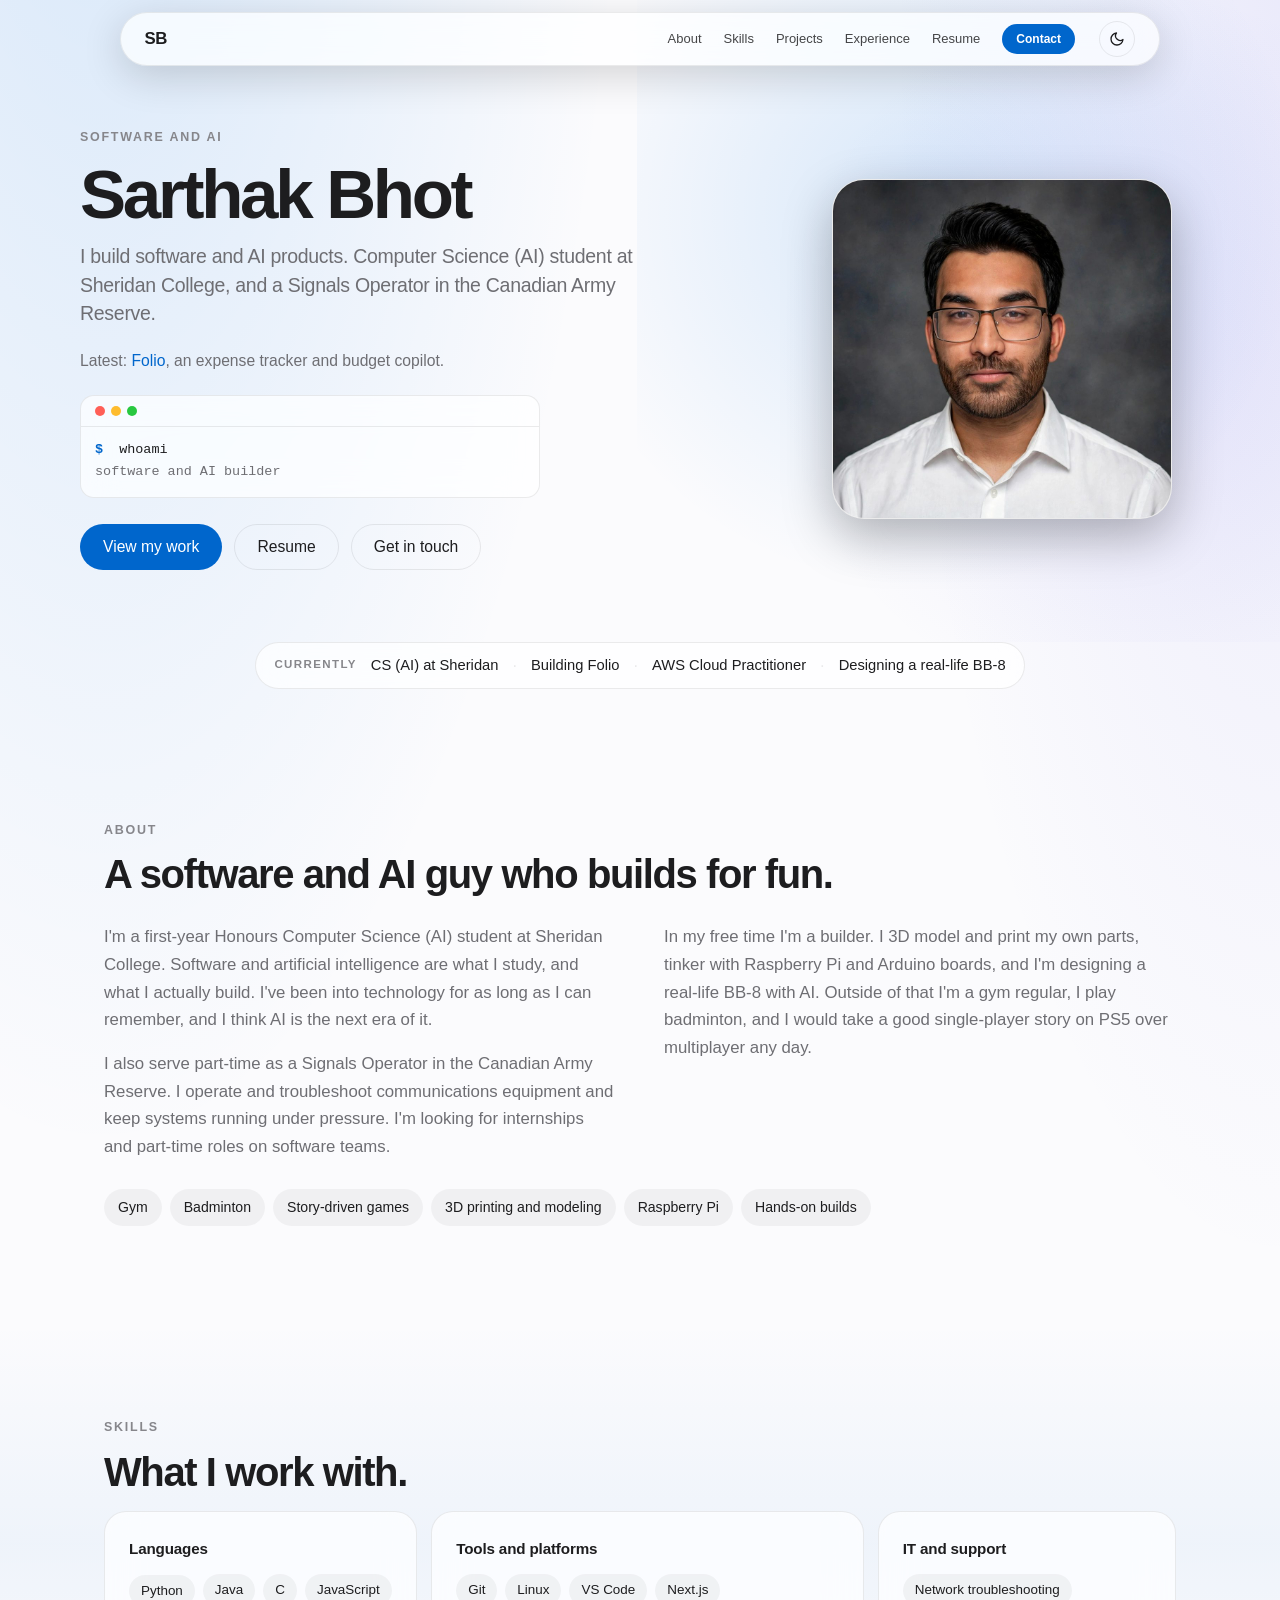
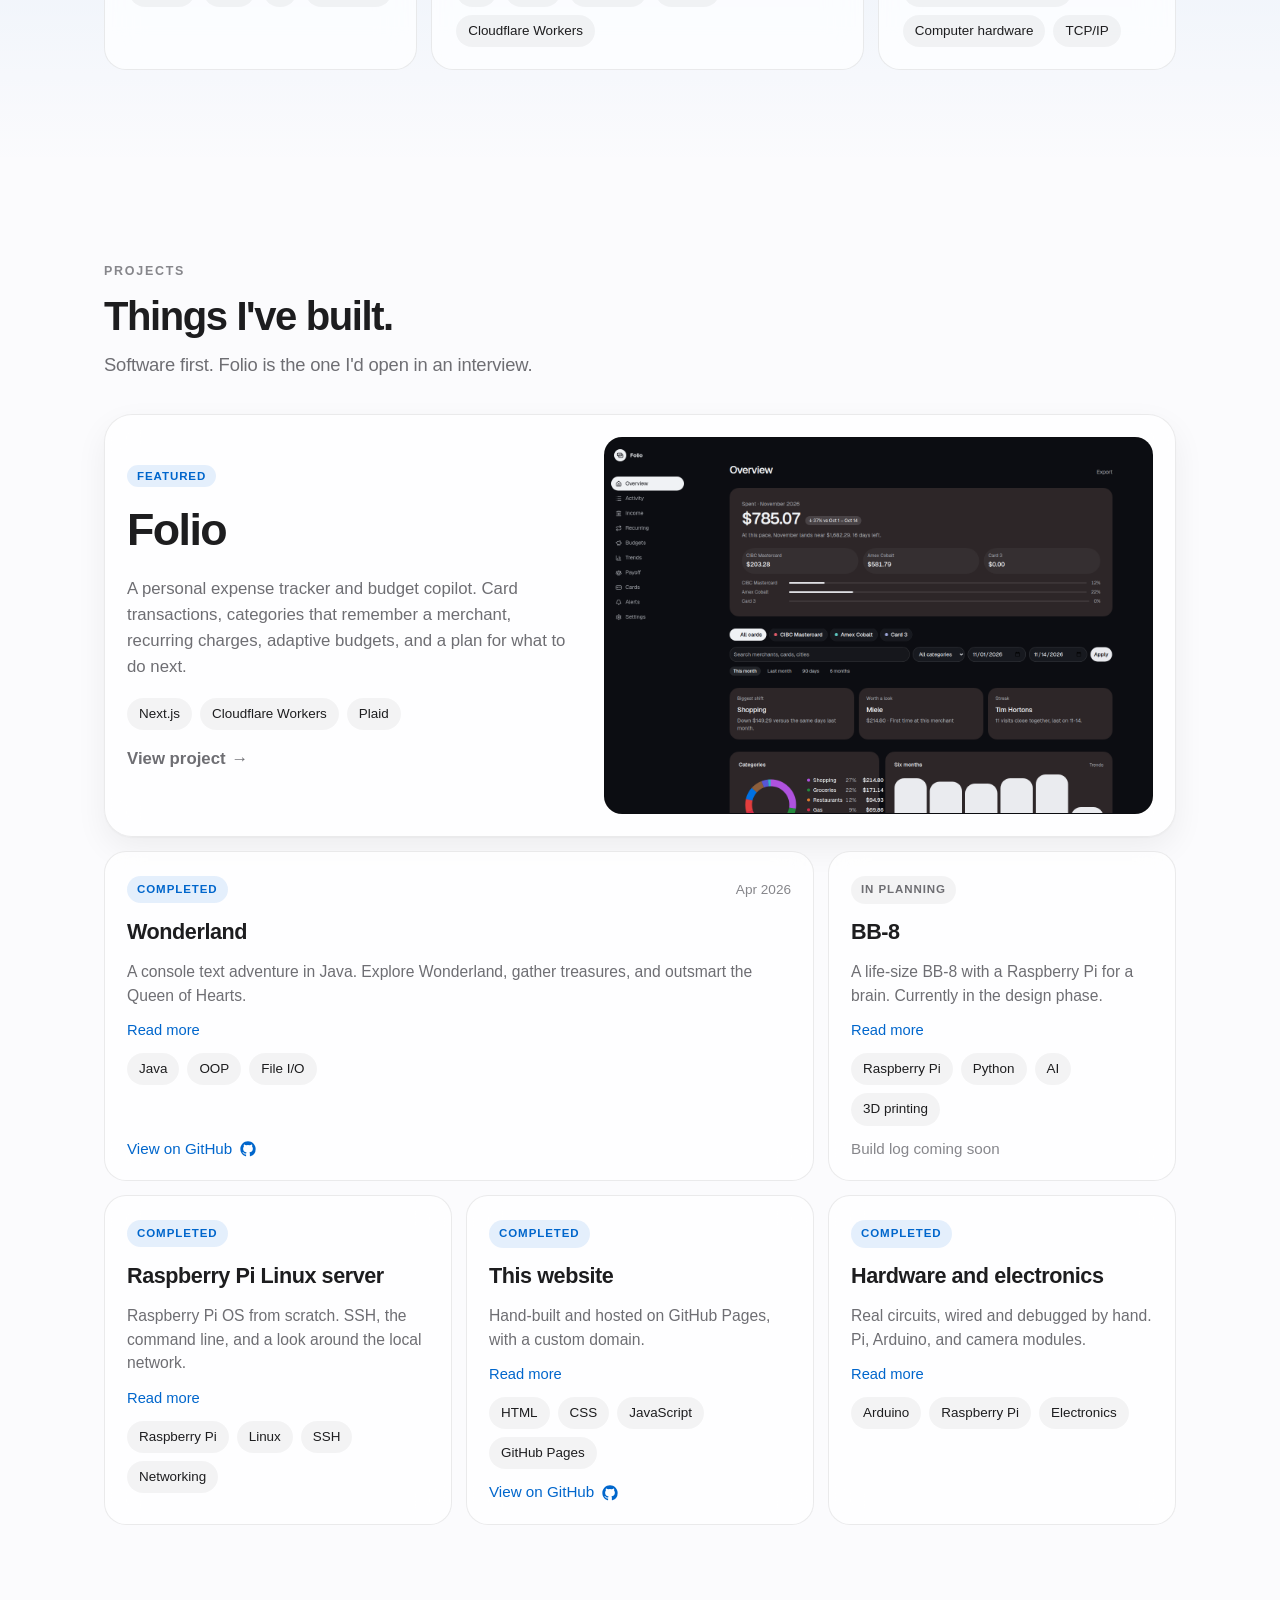
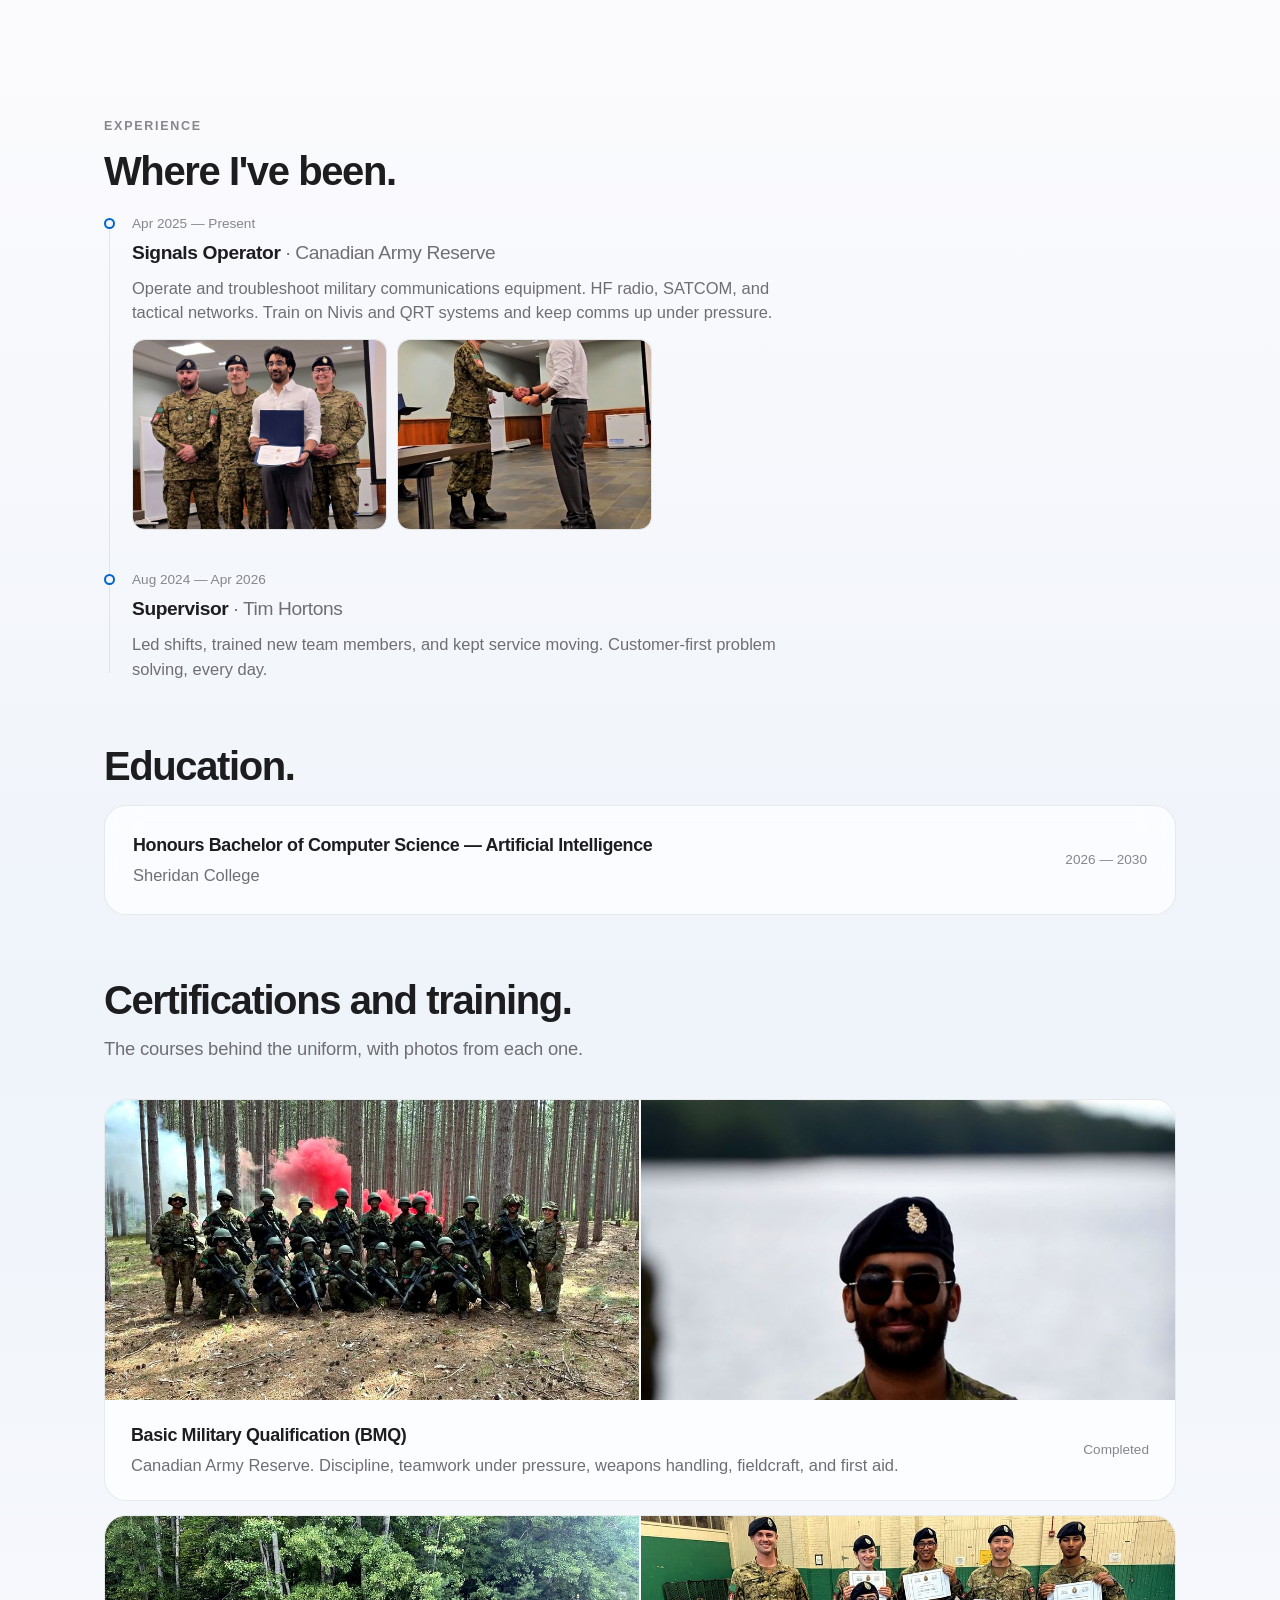
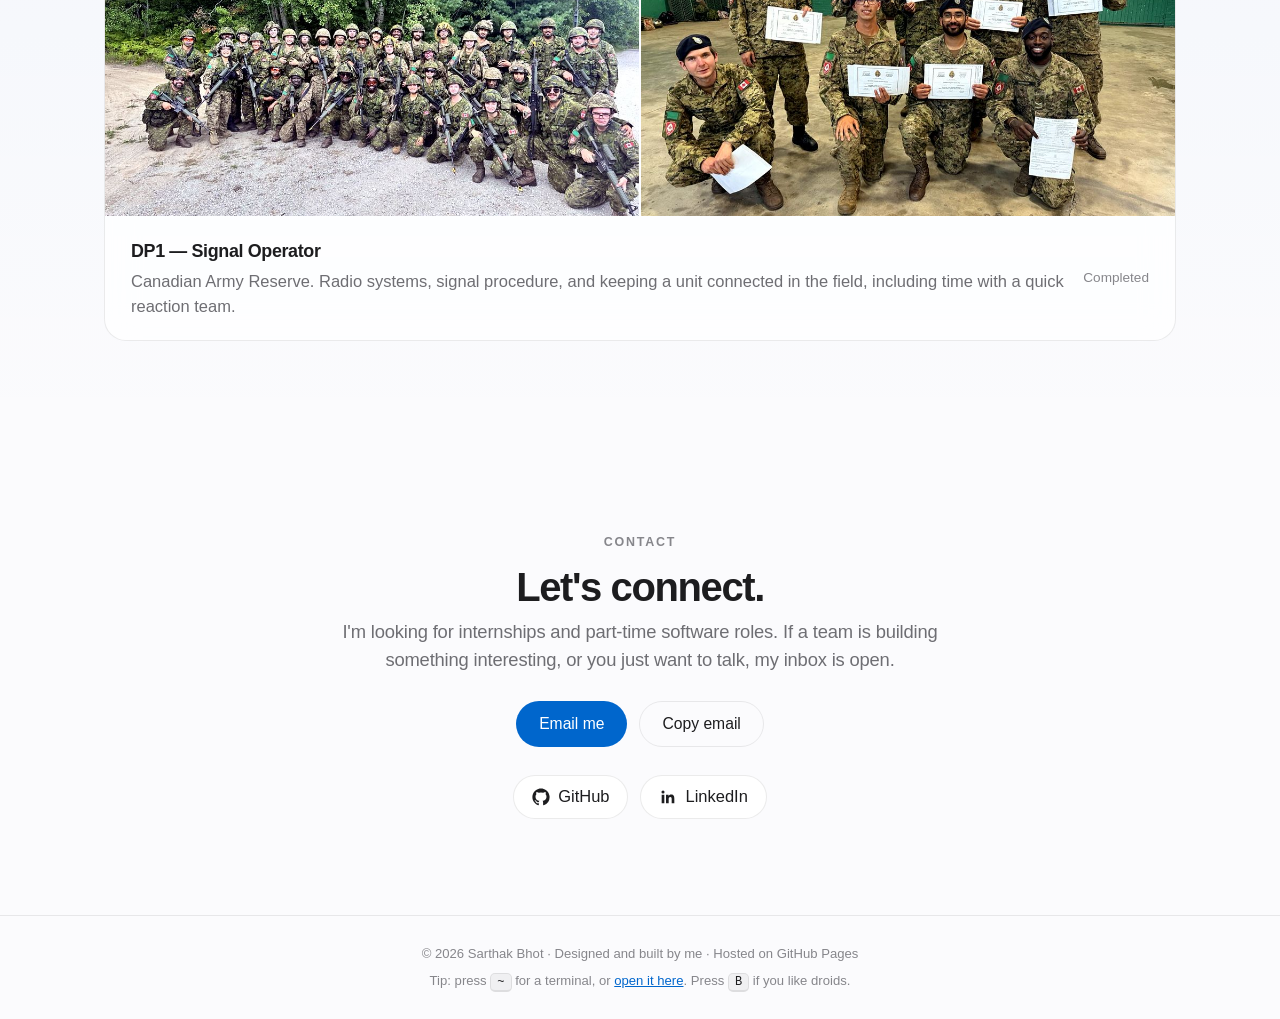
==== commit a91be7ff: "Give the site a tighter, more current layout. Use a floating glass nav, bento project and skill grid" ====
--- a/index.html
+++ b/index.html
@@ -24,7 +24,7 @@
   <link rel="icon" href="/assets/favicon-32.png" type="image/png" sizes="32x32" />
   <link rel="apple-touch-icon" href="/assets/apple-touch-icon.png" />
   <link rel="preload" as="image" href="/assets/headshot-960.jpg" />
-  <link rel="stylesheet" href="/styles.css?v=43" />
+  <link rel="stylesheet" href="/styles.css?v=44" />
   <script>
     (function () {
       try {
@@ -96,8 +96,8 @@
         <div class="terminal reveal" aria-hidden="true">
           <div class="term-bar"><span></span><span></span><span></span></div>
           <div class="term-body">
-            <div class="term-line"><span class="prompt">$</span><span id="typed"></span><span class="caret"></span></div>
-            <div class="term-out" id="termOut">sarthak-bhot: software and AI builder</div>
+            <div class="term-line"><span class="prompt">$</span> whoami</div>
+            <div class="term-out show">software and AI builder</div>
           </div>
         </div>
         <div class="hero-btns reveal">
@@ -391,6 +391,6 @@
   <button type="button" class="to-top" id="toTop" aria-label="Back to top">↑</button>
   <button type="button" class="term-fab" id="termFab" aria-label="Open terminal">&gt;_</button>
 
-  <script src="/script.js?v=43"></script>
+  <script src="/script.js?v=44"></script>
 </body>
 </html>
--- a/styles.css
+++ b/styles.css
@@ -18,6 +18,10 @@
   --chip: rgba(0, 0, 0, 0.045);
   --shadow: 0 1px 2px rgba(0, 0, 0, 0.04), 0 12px 32px rgba(0, 0, 0, 0.06);
   --hero-glow: rgba(0, 113, 227, 0.14);
+  --glow-a: rgba(0, 113, 227, 0.16);
+  --glow-b: rgba(94, 92, 230, 0.1);
+  --glass: rgba(255, 255, 255, 0.72);
+  --glass-border: rgba(0, 0, 0, 0.08);
   --radius: 22px;
   --font: -apple-system, BlinkMacSystemFont, "SF Pro Text", "Segoe UI", Inter, sans-serif;
   --display: -apple-system, BlinkMacSystemFont, "SF Pro Display", "Segoe UI", Inter, sans-serif;
@@ -43,6 +47,10 @@
   --chip: rgba(255, 255, 255, 0.06);
   --shadow: 0 1px 0 rgba(255, 255, 255, 0.04), 0 18px 40px rgba(0, 0, 0, 0.45);
   --hero-glow: rgba(41, 151, 255, 0.18);
+  --glow-a: rgba(41, 151, 255, 0.22);
+  --glow-b: rgba(120, 92, 255, 0.16);
+  --glass: rgba(18, 18, 20, 0.72);
+  --glass-border: rgba(255, 255, 255, 0.12);
 }
 
 * { margin: 0; padding: 0; box-sizing: border-box; }
@@ -50,10 +58,14 @@
 html { scroll-behavior: smooth; scrollbar-width: thin; scrollbar-color: var(--card-border) var(--bg); }
 
 body {
-  background: var(--bg);
+  background-color: var(--bg);
+  background-image:
+    radial-gradient(ellipse 72% 48% at 8% -8%, var(--glow-a), transparent 58%),
+    radial-gradient(ellipse 58% 42% at 100% 0%, var(--glow-b), transparent 52%);
+  background-repeat: no-repeat;
   color: var(--text);
   font-family: var(--font);
-  font-size: 17px;
+  font-size: 16.5px;
   line-height: 1.5;
   -webkit-font-smoothing: antialiased;
   text-rendering: optimizeLegibility;
@@ -92,16 +104,25 @@
 /* ---------- Nav ---------- */
 #nav {
   position: fixed;
-  top: 0; left: 0; right: 0;
+  top: max(12px, env(safe-area-inset-top));
+  left: 50%;
+  right: auto;
   z-index: 100;
-  padding-top: env(safe-area-inset-top);
-  background: var(--nav-bg);
-  backdrop-filter: saturate(180%) blur(20px);
-  -webkit-backdrop-filter: saturate(180%) blur(20px);
-  border-bottom: 1px solid transparent;
-  transition: border-color 0.3s, background 0.3s;
-}
-#nav.scrolled { border-bottom-color: var(--card-border); }
+  width: min(1040px, calc(100% - 28px));
+  transform: translateX(-50%);
+  padding-top: 0;
+  background: var(--glass);
+  backdrop-filter: saturate(180%) blur(22px);
+  -webkit-backdrop-filter: saturate(180%) blur(22px);
+  border: 1px solid var(--glass-border);
+  border-radius: 999px;
+  box-shadow: 0 10px 40px rgba(0, 0, 0, 0.16);
+  transition: border-color 0.3s, background 0.3s, box-shadow 0.3s;
+}
+#nav.scrolled {
+  border-color: var(--card-border);
+  box-shadow: 0 12px 36px rgba(0, 0, 0, 0.22);
+}
 .nav-inner {
   max-width: var(--max);
   margin: 0 auto;
@@ -189,17 +210,19 @@
 /* ---------- Hero ---------- */
 .hero {
   position: relative;
-  padding: calc(var(--nav-h) + env(safe-area-inset-top) + 72px) 24px 88px;
+  padding: calc(var(--nav-h) + max(12px, env(safe-area-inset-top)) + 64px) 24px 72px;
   overflow: hidden;
 }
 .hero::before {
   content: "";
   position: absolute;
-  width: min(820px, 90vw);
-  height: min(820px, 90vw);
-  right: -8%;
-  top: -18%;
-  background: radial-gradient(circle, var(--hero-glow), transparent 68%);
+  width: min(720px, 80vw);
+  height: min(720px, 80vw);
+  right: -6%;
+  top: -12%;
+  background:
+    radial-gradient(circle at 40% 40%, var(--hero-glow), transparent 62%),
+    radial-gradient(circle at 70% 60%, var(--glow-b), transparent 55%);
   pointer-events: none;
 }
 .hero-inner {
@@ -222,15 +245,15 @@
 }
 .hero h1 {
   font-family: var(--display);
-  font-size: clamp(3.1rem, 7vw, 5.4rem);
-  font-weight: 600;
-  letter-spacing: -0.045em;
+  font-size: clamp(2.7rem, 5.4vw, 4.35rem);
+  font-weight: 600;
+  letter-spacing: -0.048em;
   line-height: 0.98;
-  margin-bottom: 18px;
+  margin-bottom: 14px;
 }
 .hero-sub {
   color: var(--text-dim);
-  font-size: clamp(1.15rem, 2vw, 1.35rem);
+  font-size: clamp(1.05rem, 1.6vw, 1.22rem);
   line-height: 1.45;
   max-width: 38rem;
   letter-spacing: -0.015em;
@@ -274,8 +297,8 @@
   border-radius: 32px;
   overflow: hidden;
   background: var(--card);
-  box-shadow: var(--shadow);
-  border: 1px solid var(--card-border);
+  box-shadow: 0 18px 50px rgba(0, 0, 0, 0.28);
+  border: 1px solid var(--glass-border);
 }
 .photo-frame img {
   width: 100%;
@@ -289,8 +312,10 @@
 .terminal {
   max-width: 460px;
   margin-bottom: 26px;
-  background: var(--card);
-  border: 1px solid var(--card-border);
+  background: var(--glass);
+  backdrop-filter: blur(16px) saturate(160%);
+  -webkit-backdrop-filter: blur(16px) saturate(160%);
+  border: 1px solid var(--glass-border);
   border-radius: 14px;
   overflow: hidden;
   font-family: var(--mono);
@@ -301,8 +326,8 @@
 .term-bar span:first-child { background: #ff5f57; }
 .term-bar span:nth-child(2) { background: #febc2e; }
 .term-bar span:nth-child(3) { background: #28c840; }
-.term-body { padding: 12px 14px 14px; font-size: 0.82rem; line-height: 1.65; }
-.term-line { color: var(--text); }
+.term-body { padding: 12px 14px 14px; font-size: 0.84rem; line-height: 1.65; }
+.term-line { color: var(--text); white-space: nowrap; }
 .term-body .prompt { color: var(--accent); font-weight: 700; margin-right: 8px; }
 .term-out { color: var(--text-dim); opacity: 0; transform: translateY(4px); transition: opacity 0.4s ease, transform 0.4s ease; }
 .term-out.show { opacity: 1; transform: none; }
@@ -318,10 +343,9 @@
 
 /* ---------- Currently ---------- */
 .currently {
-  border-top: 1px solid var(--card-border);
-  border-bottom: 1px solid var(--card-border);
-  background: var(--bg-alt);
-  padding: 18px 0;
+  border: none;
+  background: transparent;
+  padding: 0 16px 36px;
 }
 .currently .wrap {
   display: flex;
@@ -330,6 +354,15 @@
   gap: 12px 14px;
   flex-wrap: wrap;
   text-align: center;
+  width: fit-content;
+  max-width: 100%;
+  margin: 0 auto;
+  padding: 10px 18px;
+  border-radius: 999px;
+  border: 1px solid var(--glass-border);
+  background: var(--glass);
+  backdrop-filter: blur(16px) saturate(160%);
+  -webkit-backdrop-filter: blur(16px) saturate(160%);
 }
 .currently-label {
   font-size: 0.72rem;
@@ -348,11 +381,11 @@
 .currently i { color: var(--card-border); font-style: normal; }
 
 /* ---------- Sections ---------- */
-.section { padding: 112px 0; scroll-margin-top: calc(var(--nav-h) + env(safe-area-inset-top) + 12px); }
-.section-alt { background: var(--bg-alt); }
+.section { padding: 96px 0; scroll-margin-top: calc(var(--nav-h) + max(12px, env(safe-area-inset-top)) + 20px); }
+.section-alt { background: linear-gradient(180deg, transparent, color-mix(in srgb, var(--accent) 5%, transparent), transparent); }
 .section-title {
   font-family: var(--display);
-  font-size: clamp(2.15rem, 4.5vw, 3.35rem);
+  font-size: clamp(1.85rem, 3.2vw, 2.5rem);
   font-weight: 600;
   letter-spacing: -0.035em;
   line-height: 1.05;
@@ -368,8 +401,8 @@
 
 .reveal {
   opacity: 0;
-  transform: translateY(18px);
-  transition: opacity 0.7s cubic-bezier(0.22, 1, 0.36, 1), transform 0.7s cubic-bezier(0.22, 1, 0.36, 1);
+  transform: translateY(12px);
+  transition: opacity 0.6s cubic-bezier(0.22, 1, 0.36, 1), transform 0.6s cubic-bezier(0.22, 1, 0.36, 1);
 }
 .reveal.visible { opacity: 1; transform: none; }
 
@@ -392,12 +425,23 @@
 }
 
 /* ---------- Skills ---------- */
-.skills-grid { display: grid; grid-template-columns: repeat(3, 1fr); gap: 16px; }
+.skills-grid {
+  display: grid;
+  grid-template-columns: 1.05fr 1.45fr 1fr;
+  gap: 14px;
+}
 .skill-card {
-  background: var(--card);
-  border: 1px solid var(--card-border);
+  background: var(--glass);
+  backdrop-filter: blur(18px) saturate(160%);
+  -webkit-backdrop-filter: blur(18px) saturate(160%);
+  border: 1px solid var(--glass-border);
   border-radius: var(--radius);
   padding: 26px 24px 22px;
+  box-shadow: inset 0 1px 0 rgba(255, 255, 255, 0.06);
+  transition: transform 0.35s cubic-bezier(0.22, 1, 0.36, 1), border-color 0.25s, box-shadow 0.35s;
+}
+@media (hover: hover) {
+  .skill-card:hover { transform: translateY(-3px); border-color: color-mix(in srgb, var(--accent) 45%, var(--glass-border)); }
 }
 .skill-card h3 {
   font-size: 0.95rem;
@@ -420,17 +464,21 @@
   grid-template-columns: 0.9fr 1.1fr;
   gap: 28px;
   align-items: center;
-  background: var(--card);
-  border: 1px solid var(--card-border);
+  background: var(--glass);
+  backdrop-filter: blur(18px) saturate(160%);
+  -webkit-backdrop-filter: blur(18px) saturate(160%);
+  border: 1px solid var(--glass-border);
   border-radius: 28px;
-  padding: 28px;
-  margin-bottom: 22px;
+  padding: 22px;
+  margin-bottom: 14px;
   text-decoration: none;
   color: inherit;
-  box-shadow: var(--shadow);
-  transition: border-color 0.2s, transform 0.25s ease;
-}
-.feature:hover { border-color: var(--accent); transform: translateY(-2px); }
+  box-shadow: inset 0 1px 0 rgba(255, 255, 255, 0.06), var(--shadow);
+  transition: border-color 0.25s, transform 0.35s cubic-bezier(0.22, 1, 0.36, 1), box-shadow 0.35s;
+}
+@media (hover: hover) {
+  .feature:hover { border-color: color-mix(in srgb, var(--accent) 50%, var(--glass-border)); transform: translateY(-3px); }
+}
 .feature h3 {
   font-family: var(--display);
   font-size: clamp(2rem, 4vw, 2.8rem);
@@ -464,18 +512,30 @@
 .feature:hover .text-link span { transform: translateX(3px); }
 .text-link span { display: inline-block; transition: transform 0.2s; }
 
-.projects-grid { display: grid; grid-template-columns: 1fr 1fr; gap: 16px; }
+.projects-grid {
+  display: grid;
+  grid-template-columns: repeat(6, 1fr);
+  gap: 14px;
+}
+.project-card:nth-child(1) { grid-column: span 4; }
+.project-card:nth-child(2) { grid-column: span 2; }
+.project-card:nth-child(n + 3) { grid-column: span 2; }
 .project-card {
-  background: var(--card);
-  border: 1px solid var(--card-border);
+  background: var(--glass);
+  backdrop-filter: blur(18px) saturate(160%);
+  -webkit-backdrop-filter: blur(18px) saturate(160%);
+  border: 1px solid var(--glass-border);
   border-radius: var(--radius);
-  padding: 28px 26px 24px;
+  padding: 24px 22px 20px;
   display: flex;
   flex-direction: column;
   gap: 12px;
-  transition: border-color 0.2s, transform 0.25s ease;
-}
-.project-card:hover { border-color: color-mix(in srgb, var(--accent) 55%, var(--card-border)); transform: translateY(-2px); }
+  box-shadow: inset 0 1px 0 rgba(255, 255, 255, 0.06);
+  transition: border-color 0.25s, transform 0.35s cubic-bezier(0.22, 1, 0.36, 1), box-shadow 0.35s;
+}
+@media (hover: hover) {
+  .project-card:hover { border-color: color-mix(in srgb, var(--accent) 50%, var(--glass-border)); transform: translateY(-3px); }
+}
 .project-top { display: flex; justify-content: space-between; align-items: center; gap: 12px; }
 .status {
   font-size: 0.72rem;
@@ -558,8 +618,10 @@
 .tl-photos a { aspect-ratio: 4 / 3; overflow: hidden; border-radius: 12px; border: 1px solid var(--card-border); }
 
 .edu-card, .cert-block {
-  background: var(--card);
-  border: 1px solid var(--card-border);
+  background: var(--glass);
+  backdrop-filter: blur(16px) saturate(160%);
+  -webkit-backdrop-filter: blur(16px) saturate(160%);
+  border: 1px solid var(--glass-border);
   border-radius: var(--radius);
   margin-top: 14px;
 }
@@ -629,7 +691,7 @@
 .folio-body { padding-top: 8px; }
 .folio-hero h1 {
   font-family: var(--display);
-  font-size: clamp(3.2rem, 8vw, 5.5rem);
+  font-size: clamp(2.8rem, 6vw, 4.4rem);
   font-weight: 600;
   letter-spacing: -0.045em;
   line-height: 0.96;
@@ -893,7 +955,8 @@
   .reveal { opacity: 1 !important; transform: none !important; transition: none !important; }
   .caret, .tx-caret, .bb8 { animation: none; }
   .bb8 { display: none; }
-  .feature, .project-card, .btn { transition: none; }
+  .feature, .project-card, .skill-card, .btn, .text-link span { transition: none; transform: none; }
+  .feature:hover, .project-card:hover, .skill-card:hover { transform: none; }
   #progress { display: none; }
 }
 @media (scripting: none) {
@@ -904,7 +967,9 @@
 /* ---------- Responsive ---------- */
 @media (max-width: 900px) {
   .hero-inner, .about-grid, .feature, .projects-grid, .skills-grid, .folio-features { grid-template-columns: 1fr; }
-  .hero { padding-top: calc(var(--nav-h) + env(safe-area-inset-top) + 18px); padding-bottom: 56px; text-align: center; }
+  .hero { padding-top: calc(var(--nav-h) + max(12px, env(safe-area-inset-top)) + 22px); padding-bottom: 48px; text-align: center; }
+  #nav { width: calc(100% - 16px); border-radius: 20px; top: max(8px, env(safe-area-inset-top)); }
+  .project-card { grid-column: auto; }
   .hero-inner { gap: 18px; }
   .hero-text { display: flex; flex-direction: column; align-items: center; }
   .hero-sub, .terminal, .hero-note { margin-left: auto; margin-right: auto; }
@@ -926,22 +991,25 @@
   .cert-photos.cols-2 { grid-template-columns: 1fr; }
   .edu-card, .cert-row { flex-direction: column; align-items: flex-start; }
   .nav-links {
-    position: fixed;
-    top: calc(var(--nav-h) + env(safe-area-inset-top));
+    position: absolute;
+    top: calc(100% + 8px);
     left: 0; right: 0;
     flex-direction: column;
     align-items: stretch;
     gap: 0;
     margin: 0;
-    padding: 8px 12px 16px;
+    padding: 8px 10px 12px;
     background: var(--bg);
-    border-bottom: 1px solid var(--card-border);
+    border: 1px solid var(--glass-border);
+    border-radius: 18px;
     box-shadow: 0 16px 40px rgba(0, 0, 0, 0.28);
-    transform: translateY(-120%);
+    transform: translateY(-8px);
+    opacity: 0;
     visibility: hidden;
-    transition: transform 0.28s ease, visibility 0.28s;
+    pointer-events: none;
+    transition: transform 0.28s ease, opacity 0.28s ease, visibility 0.28s;
   }
-  .nav-links.open { transform: none; visibility: visible; }
+  .nav-links.open { transform: none; opacity: 1; visibility: visible; pointer-events: auto; }
   .nav-links a {
     font-size: 1.05rem;
     padding: 14px 12px;
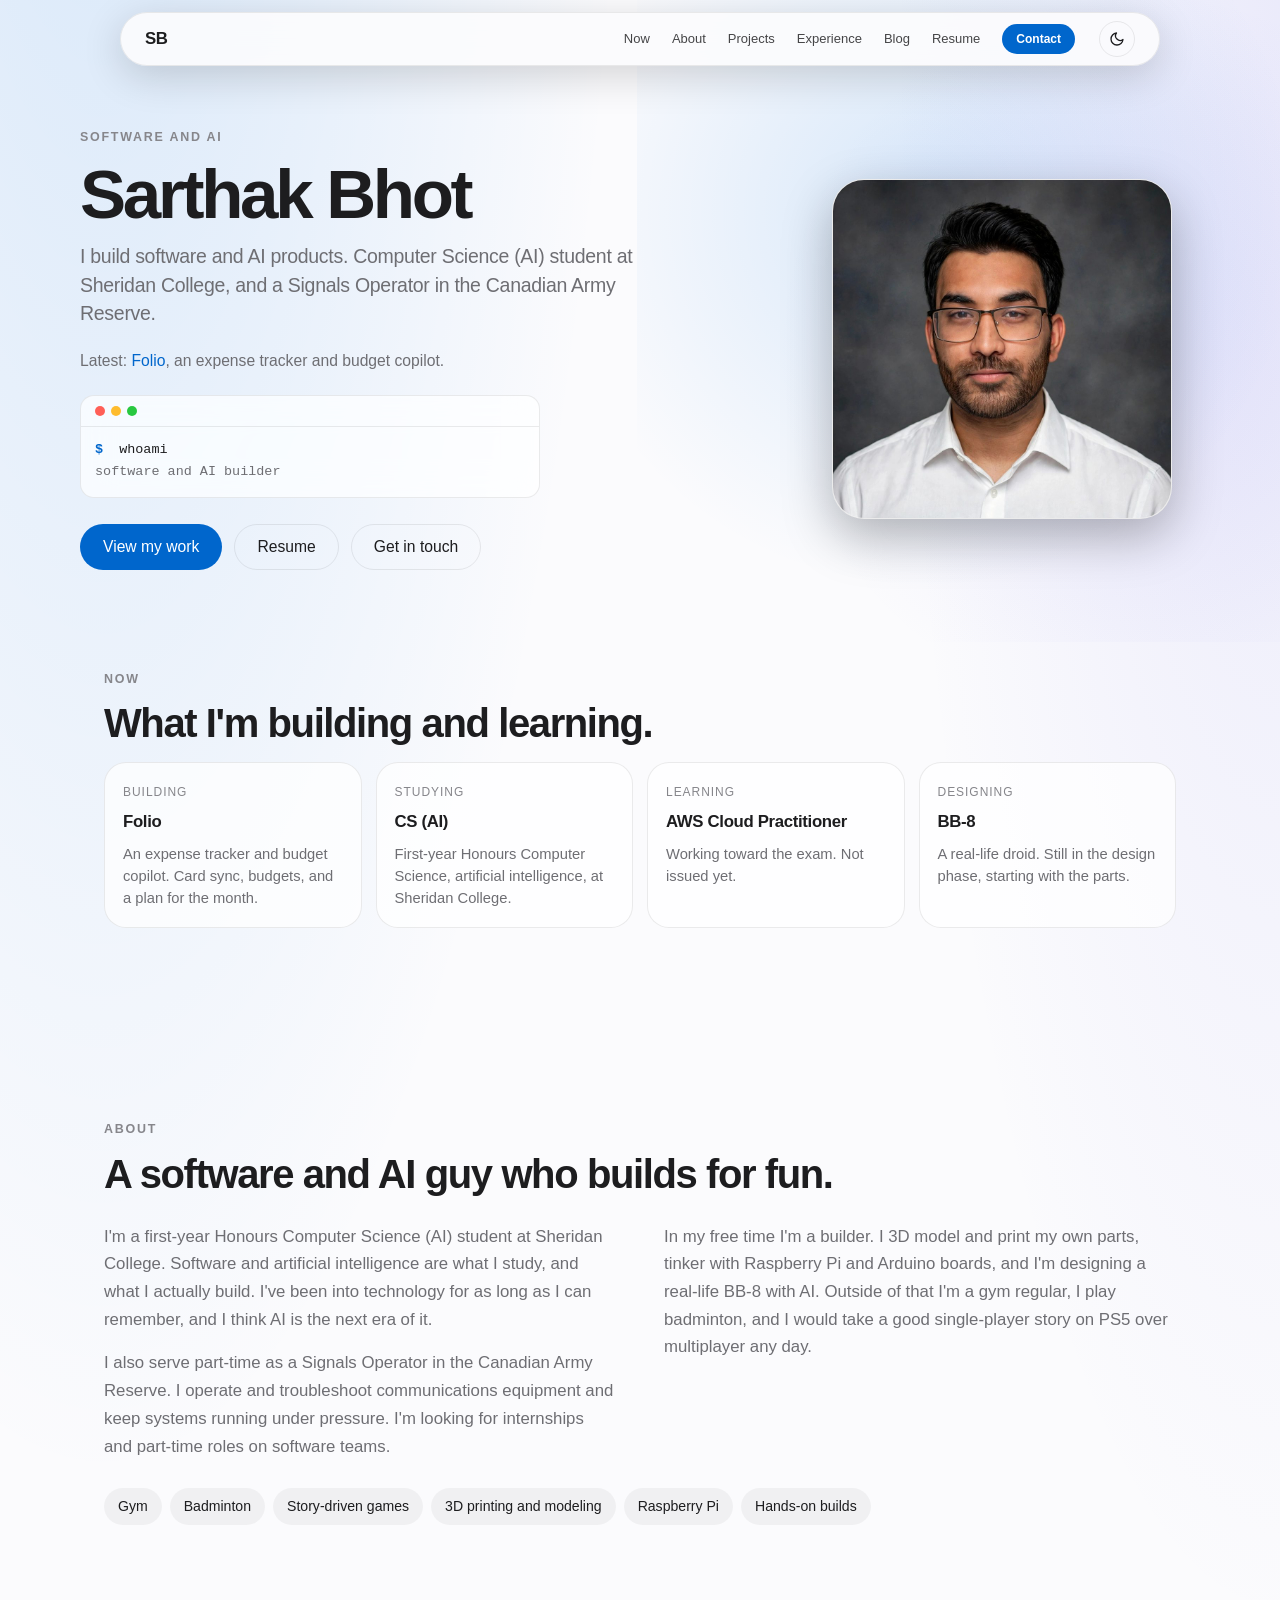
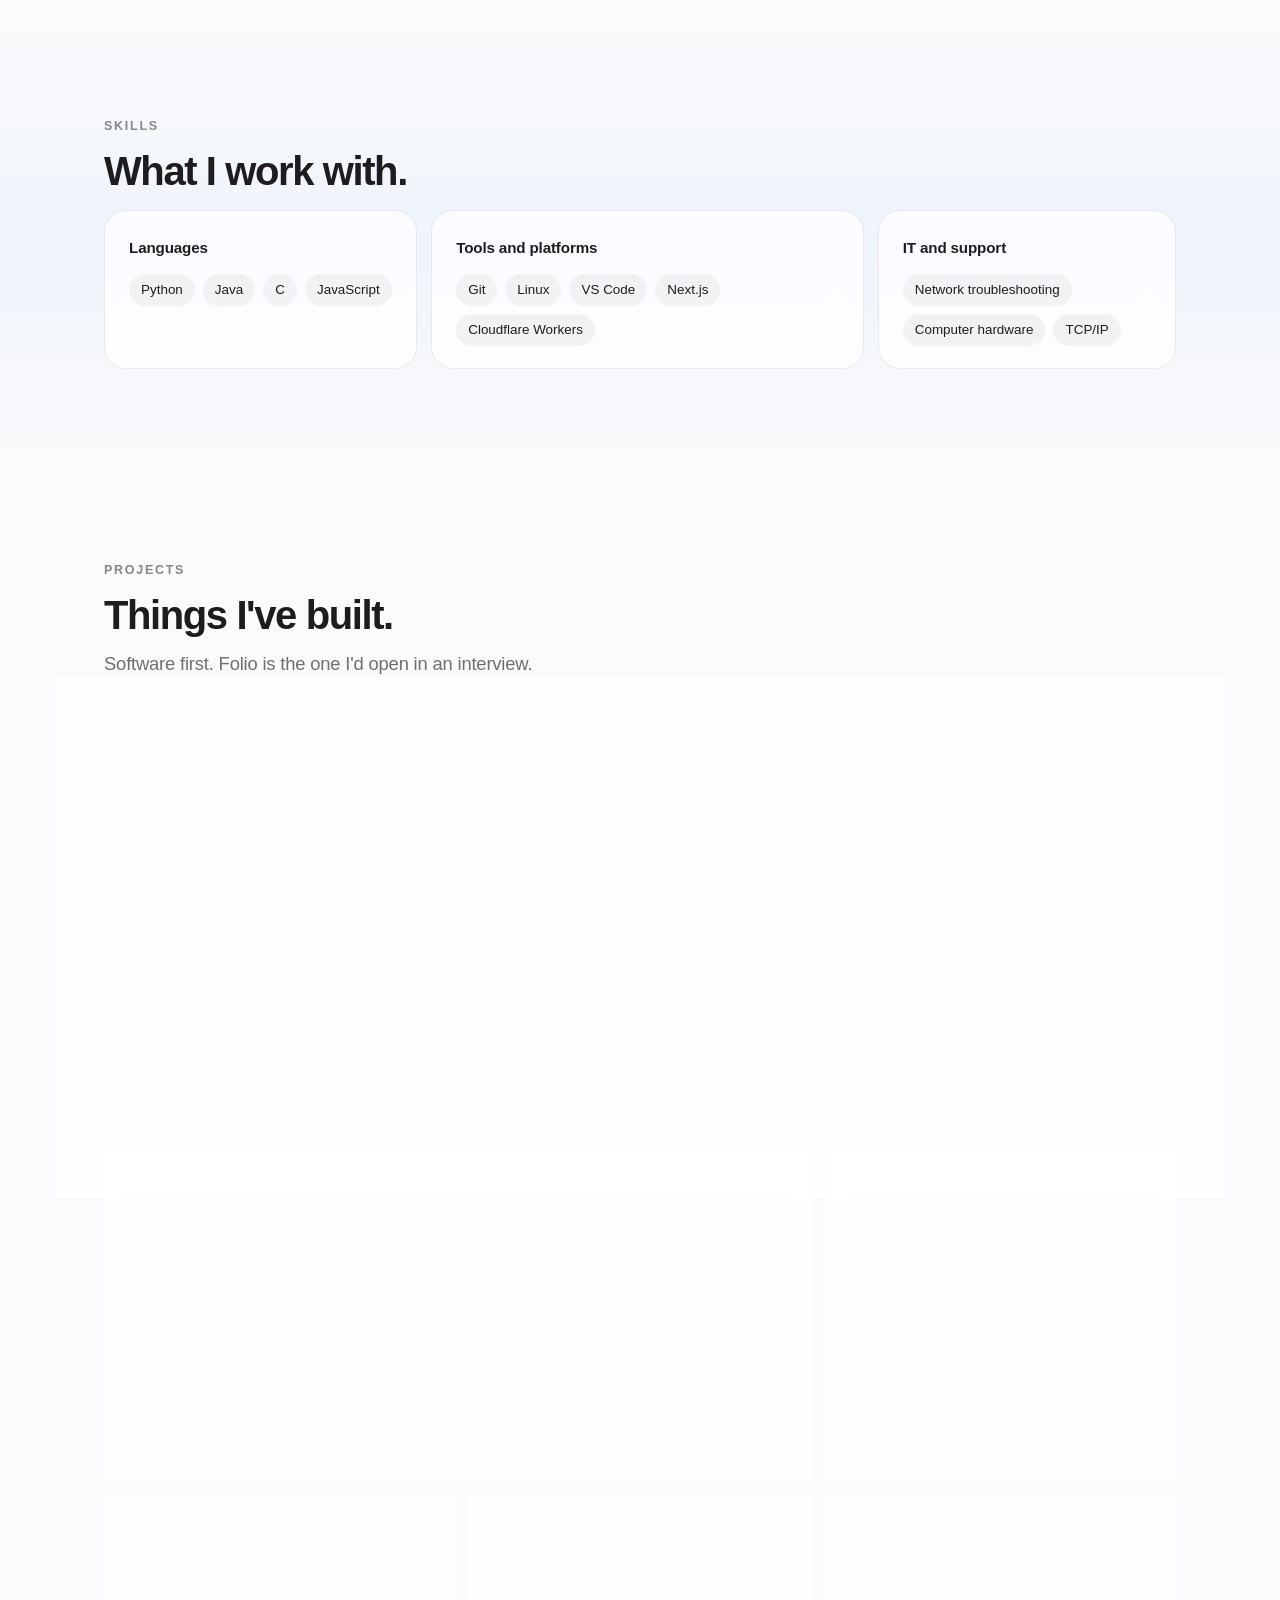
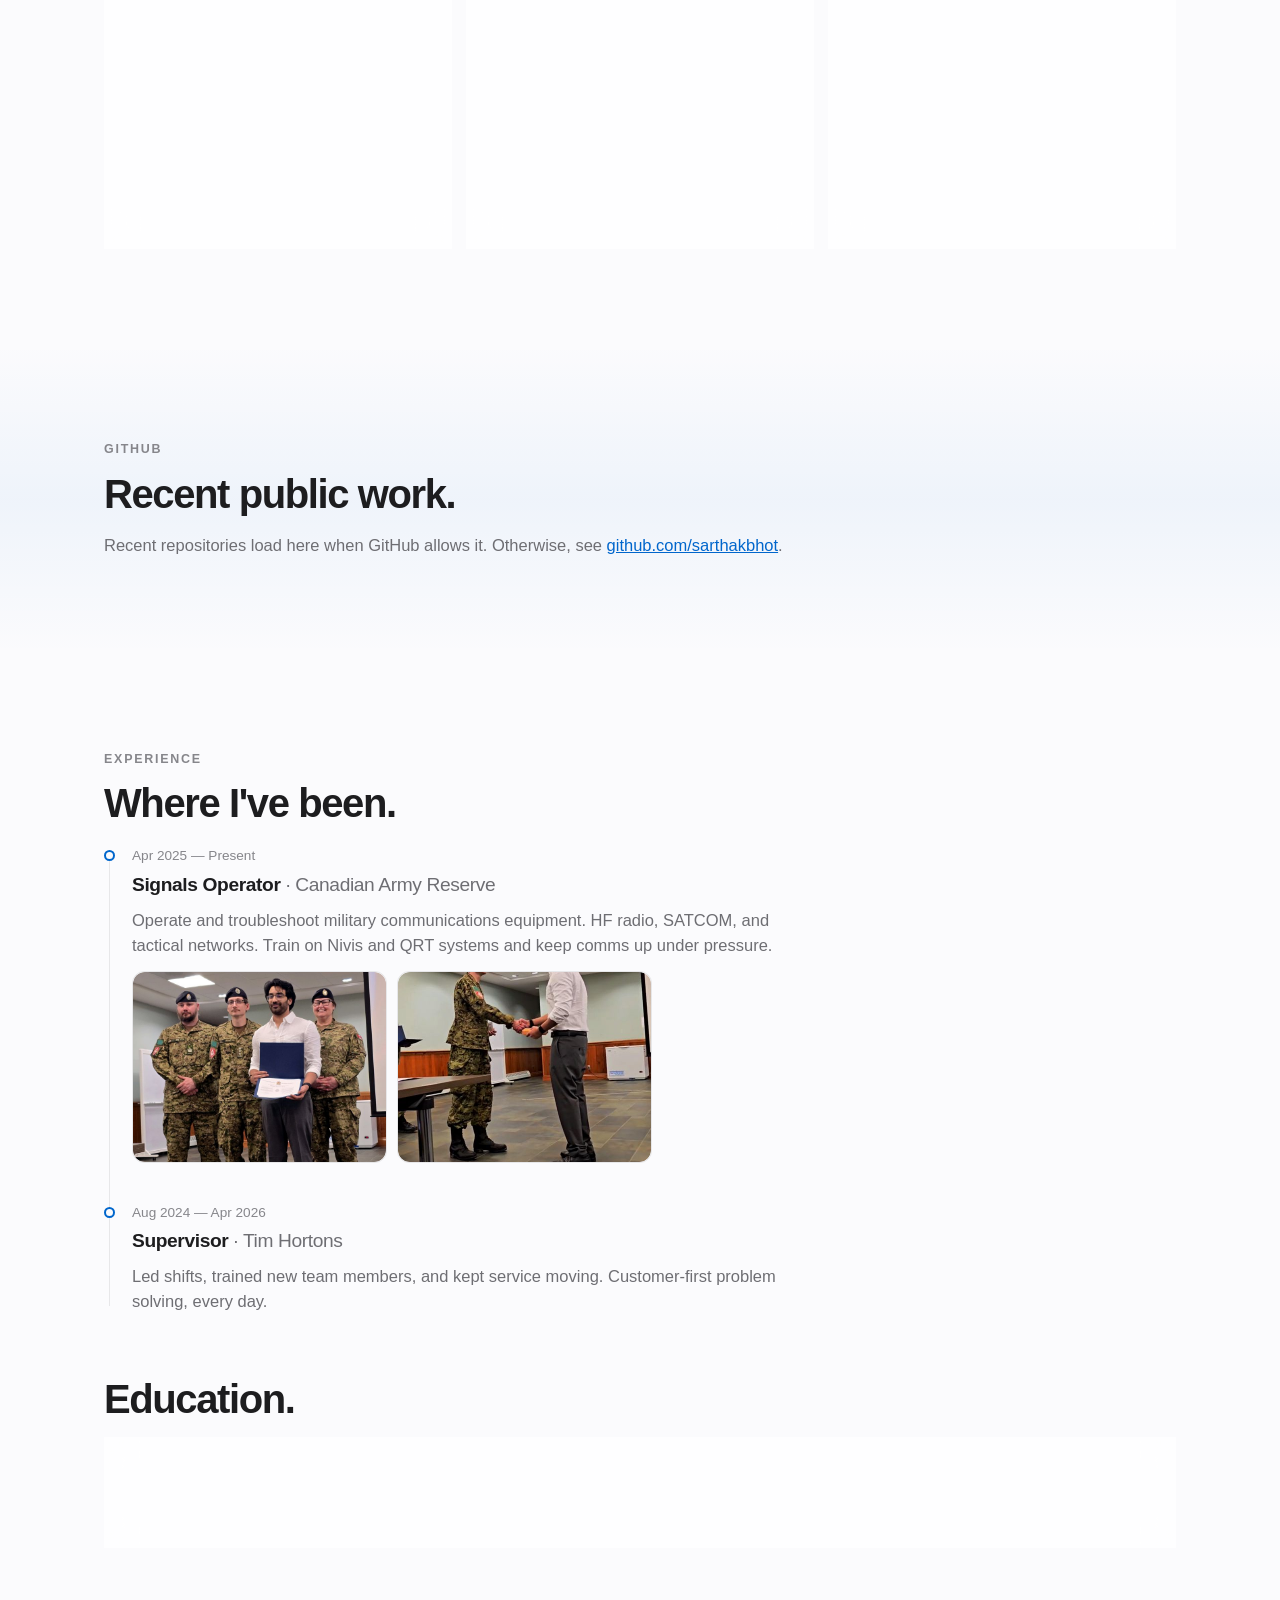
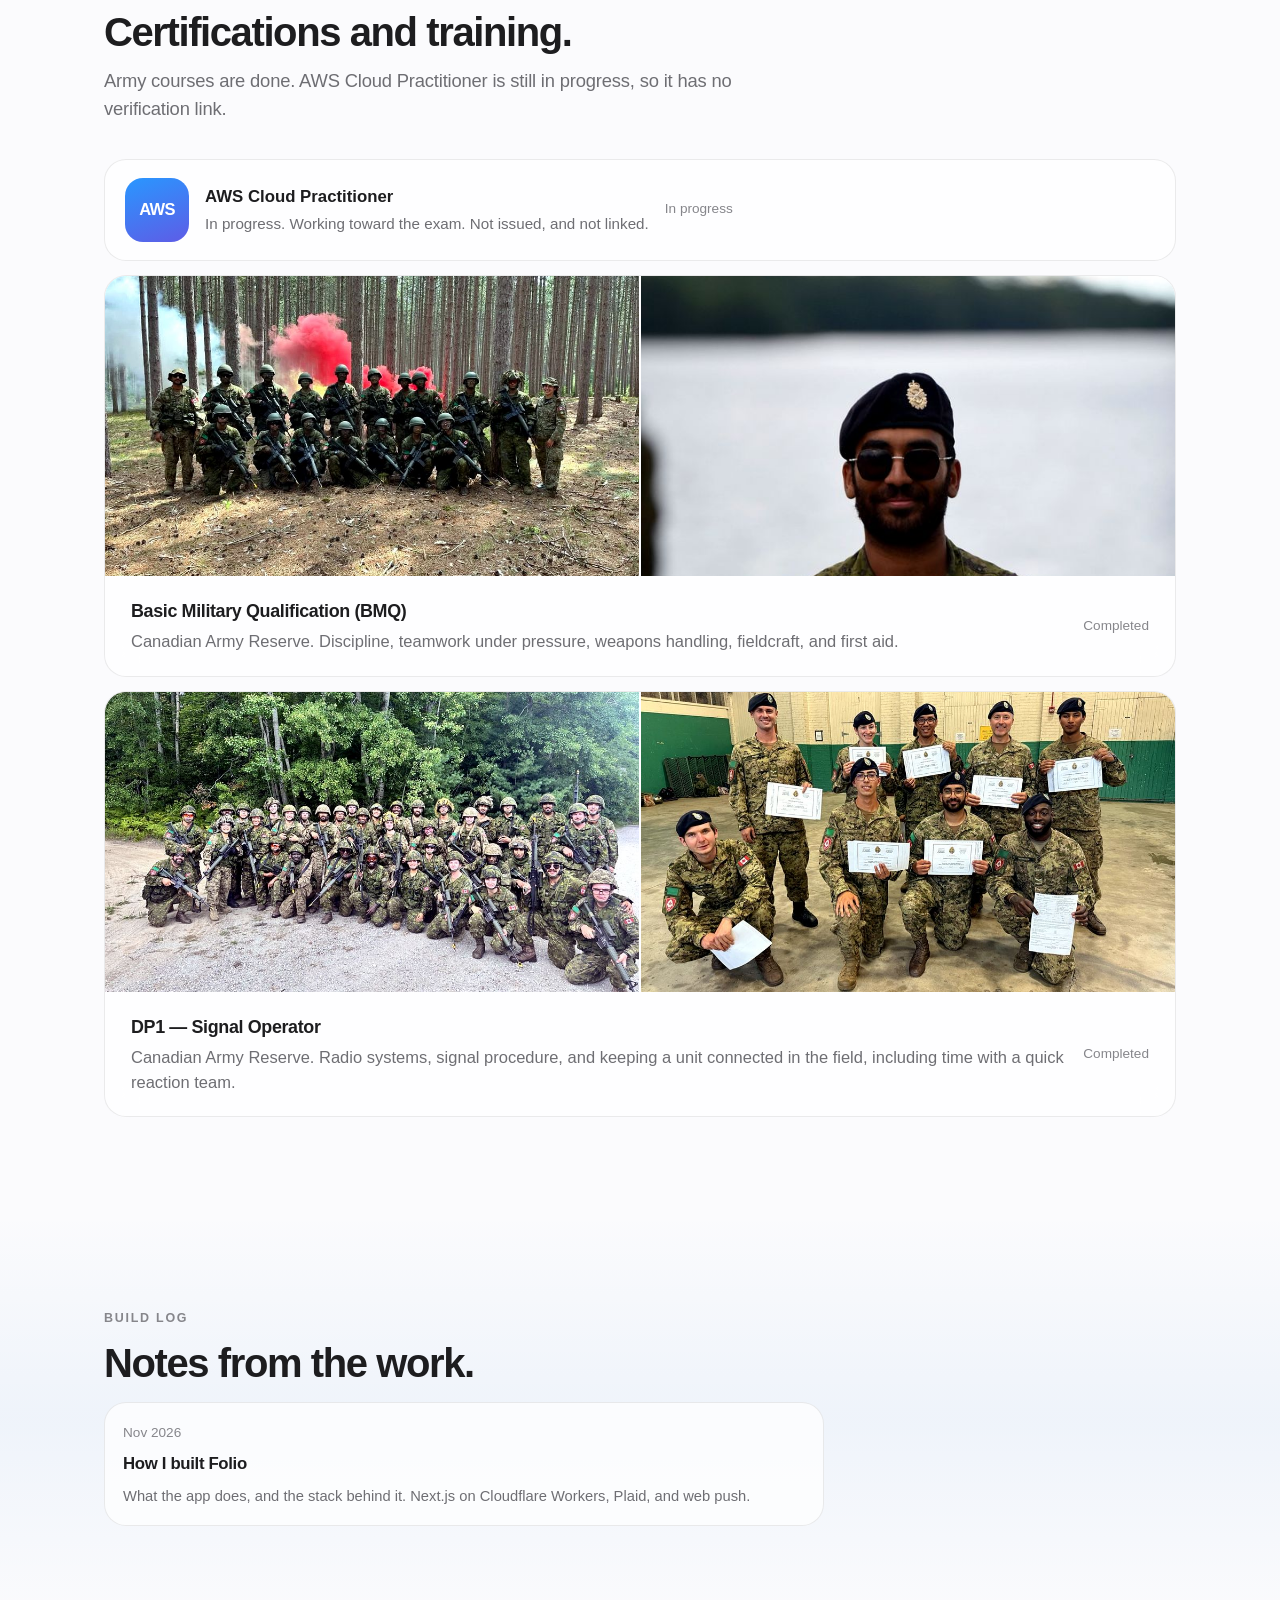
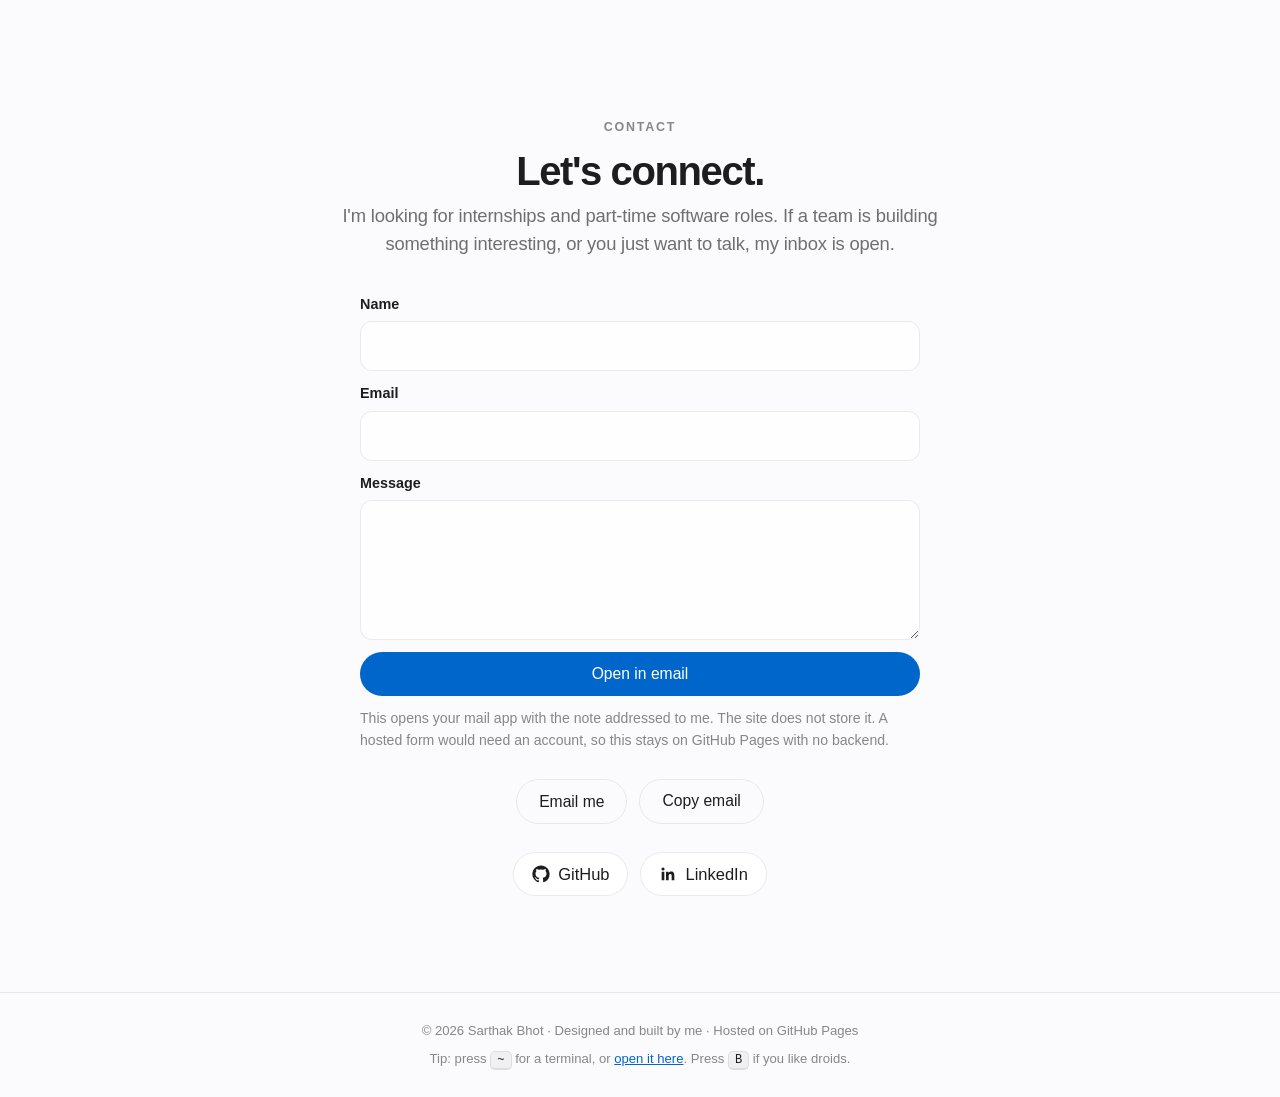
==== commit 885abf86: "Add case studies, a Now section, GitHub activity, and a build log. Each project gets a problem, buil" ====
--- a/index.html
+++ b/index.html
@@ -24,7 +24,7 @@
   <link rel="icon" href="/assets/favicon-32.png" type="image/png" sizes="32x32" />
   <link rel="apple-touch-icon" href="/assets/apple-touch-icon.png" />
   <link rel="preload" as="image" href="/assets/headshot-960.jpg" />
-  <link rel="stylesheet" href="/styles.css?v=44" />
+  <link rel="stylesheet" href="/styles.css?v=45" />
   <script>
     (function () {
       try {
@@ -69,10 +69,11 @@
     <div class="nav-inner">
       <a href="#top" class="logo">SB</a>
       <div class="nav-links" id="navLinks">
+        <a href="#now">Now</a>
         <a href="#about">About</a>
-        <a href="#skills">Skills</a>
         <a href="#projects">Projects</a>
         <a href="#experience">Experience</a>
+        <a href="/blog/">Blog</a>
         <a href="/Sarthak-Bhot-Resume.pdf?v=3" target="_blank" rel="noopener">Resume</a>
         <a href="#contact" class="nav-cta">Contact</a>
       </div>
@@ -114,17 +115,35 @@
     </div>
   </header>
 
-  <div class="currently">
-    <div class="wrap reveal">
-      <span class="currently-label">Currently</span>
-      <span>CS (AI) at Sheridan</span><i aria-hidden="true">·</i>
-      <a href="/projects/folio/">Building Folio</a><i aria-hidden="true">·</i>
-      <span>AWS Cloud Practitioner</span><i aria-hidden="true">·</i>
-      <span>Designing a real-life BB-8</span>
-    </div>
-  </div>
-
   <main id="content">
+    <section id="now" class="section section-tight">
+      <div class="wrap">
+        <p class="section-eyebrow reveal">Now</p>
+        <h2 class="section-title reveal">What I'm building and learning.</h2>
+        <div class="now-grid">
+          <a class="now-card reveal" href="/projects/folio/">
+            <span class="now-kicker">Building</span>
+            <h3>Folio</h3>
+            <p>An expense tracker and budget copilot. Card sync, budgets, and a plan for the month.</p>
+          </a>
+          <div class="now-card reveal">
+            <span class="now-kicker">Studying</span>
+            <h3>CS (AI)</h3>
+            <p>First-year Honours Computer Science, artificial intelligence, at Sheridan College.</p>
+          </div>
+          <div class="now-card reveal">
+            <span class="now-kicker">Learning</span>
+            <h3>AWS Cloud Practitioner</h3>
+            <p>Working toward the exam. Not issued yet.</p>
+          </div>
+          <a class="now-card reveal" href="/projects/bb-8/">
+            <span class="now-kicker">Designing</span>
+            <h3>BB-8</h3>
+            <p>A real-life droid. Still in the design phase, starting with the parts.</p>
+          </a>
+        </div>
+      </div>
+    </section>
     <section id="about" class="section">
       <div class="wrap">
         <p class="section-eyebrow reveal">About</p>
@@ -202,9 +221,12 @@
               <p>Six connected locations, hidden treasures, and NPCs including the Mad Hatter and the Queen of Hearts, plus an inventory and a stash. The world loads from plain text files. Pure Java, no dependencies.</p>
             </details>
             <div class="pills"><span>Java</span><span>OOP</span><span>File I/O</span></div>
+            <div class="card-links">
+            <a class="project-link" href="/projects/wonderland/">Case study</a>
             <a class="project-link" href="https://github.com/sarthakbhot/wonderland-text-adventure" target="_blank" rel="noopener">View on GitHub
               <svg viewBox="0 0 24 24" width="16" height="16" fill="currentColor" aria-hidden="true"><path d="M12 .5C5.65.5.5 5.65.5 12c0 5.08 3.29 9.39 7.86 10.91.58.11.79-.25.79-.55v-2.15c-3.2.7-3.87-1.36-3.87-1.36-.52-1.33-1.28-1.68-1.28-1.68-1.04-.71.08-.7.08-.7 1.15.08 1.76 1.18 1.76 1.18 1.03 1.76 2.7 1.25 3.36.96.1-.75.4-1.25.72-1.54-2.55-.29-5.24-1.28-5.24-5.69 0-1.26.45-2.28 1.18-3.09-.12-.29-.51-1.46.11-3.05 0 0 .96-.31 3.15 1.18a10.9 10.9 0 0 1 5.74 0c2.19-1.49 3.15-1.18 3.15-1.18.62 1.59.23 2.76.11 3.05.74.81 1.18 1.83 1.18 3.09 0 4.42-2.7 5.39-5.26 5.68.41.35.77 1.05.77 2.12v3.15c0 .3.2.67.8.55A11.51 11.51 0 0 0 23.5 12C23.5 5.65 18.35.5 12 .5z"/></svg>
             </a>
+            </div>
           </article>
 
           <article class="project-card reveal">
@@ -218,7 +240,7 @@
               <p>The plan is a Pi camera for face recognition, a speaker so it can greet people by name, and AI-driven interaction. I'm starting by 3D modeling the parts.</p>
             </details>
             <div class="pills"><span>Raspberry Pi</span><span>Python</span><span>AI</span><span>3D printing</span></div>
-            <span class="project-link muted">Build log coming soon</span>
+            <a class="project-link" href="/projects/bb-8/">Case study</a>
           </article>
 
           <article class="project-card reveal">
@@ -232,6 +254,7 @@
               <p>I set up Raspberry Pi OS, turned on SSH, and practiced command-line administration, networking, and Nmap on my own network.</p>
             </details>
             <div class="pills"><span>Raspberry Pi</span><span>Linux</span><span>SSH</span><span>Networking</span></div>
+            <a class="project-link" href="/projects/pi-server/">Case study</a>
           </article>
 
           <article class="project-card reveal">
@@ -245,9 +268,12 @@
               <p>HTML, CSS, and JavaScript. Scroll motion, a light and dark theme, and Git all the way to GitHub Pages.</p>
             </details>
             <div class="pills"><span>HTML</span><span>CSS</span><span>JavaScript</span><span>GitHub Pages</span></div>
+            <div class="card-links">
+            <a class="project-link" href="/projects/this-site/">Case study</a>
             <a class="project-link" href="https://github.com/sarthakbhot/sarthakbhot.github.io" target="_blank" rel="noopener">View on GitHub
               <svg viewBox="0 0 24 24" width="16" height="16" fill="currentColor" aria-hidden="true"><path d="M12 .5C5.65.5.5 5.65.5 12c0 5.08 3.29 9.39 7.86 10.91.58.11.79-.25.79-.55v-2.15c-3.2.7-3.87-1.36-3.87-1.36-.52-1.33-1.28-1.68-1.28-1.68-1.04-.71.08-.7.08-.7 1.15.08 1.76 1.18 1.76 1.18 1.03 1.76 2.7 1.25 3.36.96.1-.75.4-1.25.72-1.54-2.55-.29-5.24-1.28-5.24-5.69 0-1.26.45-2.28 1.18-3.09-.12-.29-.51-1.46.11-3.05 0 0 .96-.31 3.15 1.18a10.9 10.9 0 0 1 5.74 0c2.19-1.49 3.15-1.18 3.15-1.18.62 1.59.23 2.76.11 3.05.74.81 1.18 1.83 1.18 3.09 0 4.42-2.7 5.39-5.26 5.68.41.35.77 1.05.77 2.12v3.15c0 .3.2.67.8.55A11.51 11.51 0 0 0 23.5 12C23.5 5.65 18.35.5 12 .5z"/></svg>
             </a>
+            </div>
           </article>
 
           <article class="project-card reveal">
@@ -261,12 +287,23 @@
               <p>Configuration and troubleshooting across Raspberry Pi, Arduino Uno, Raspberry Pi Pico, and camera modules. Wiring, flashing, and debugging the actual board.</p>
             </details>
             <div class="pills"><span>Arduino</span><span>Raspberry Pi</span><span>Electronics</span></div>
+            <a class="project-link" href="/projects/hardware/">Case study</a>
           </article>
         </div>
       </div>
     </section>
 
-    <section id="experience" class="section section-alt">
+    <section id="github" class="section section-alt">
+      <div class="wrap">
+        <p class="section-eyebrow reveal">GitHub</p>
+        <h2 class="section-title reveal">Recent public work.</h2>
+        <div id="ghActivity" class="reveal">
+          <p class="gh-fallback">Recent repositories load here when GitHub allows it. Otherwise, see <a href="https://github.com/sarthakbhot" target="_blank" rel="noopener">github.com/sarthakbhot</a>.</p>
+        </div>
+      </div>
+    </section>
+
+    <section id="experience" class="section">
       <div class="wrap">
         <p class="section-eyebrow reveal">Experience</p>
         <h2 class="section-title reveal">Where I've been.</h2>
@@ -302,8 +339,17 @@
           <span class="tl-date">2026 — 2030</span>
         </div>
 
-        <h2 class="section-title subhead reveal">Certifications and training.</h2>
-        <p class="section-lead reveal">The courses behind the uniform, with photos from each one.</p>
+        <h2 class="section-title subhead reveal" id="certs">Certifications and training.</h2>
+        <p class="section-lead reveal">Army courses are done. AWS Cloud Practitioner is still in progress, so it has no verification link.</p>
+        <!-- TODO: Sarthak — when you pass AWS Cloud Practitioner, add the verification URL on this card. Nothing in the site or resume has one today, so the badge is not a link. -->
+        <div class="cert-badge reveal">
+          <div class="badge-mark" aria-hidden="true">AWS</div>
+          <div>
+            <h3>AWS Cloud Practitioner</h3>
+            <p>In progress. Working toward the exam. Not issued, and not linked.</p>
+          </div>
+          <span class="tl-date">In progress</span>
+        </div>
         <div class="cert-block reveal">
           <div class="cert-photos cols-2">
             <a href="/assets/army/army-bmq.jpg"><img src="/assets/army/army-bmq.jpg" alt="BMQ platoon during field training" width="1200" height="675" loading="lazy"></a>
@@ -329,6 +375,20 @@
             </div>
             <span class="tl-date">Completed</span>
           </div>
+        </div>
+      </div>
+    </section>
+
+    <section id="blog" class="section section-alt">
+      <div class="wrap">
+        <p class="section-eyebrow reveal">Build log</p>
+        <h2 class="section-title reveal">Notes from the work.</h2>
+        <div class="blog-list">
+          <a class="blog-card reveal" href="/blog/how-i-built-folio/">
+            <time datetime="2026-11-20">Nov 2026</time>
+            <h3>How I built Folio</h3>
+            <p>What the app does, and the stack behind it. Next.js on Cloudflare Workers, Plaid, and web push.</p>
+          </a>
         </div>
       </div>
     </section>
@@ -338,8 +398,21 @@
         <p class="section-eyebrow reveal">Contact</p>
         <h2 class="section-title reveal">Let's connect.</h2>
         <p class="section-lead reveal">I'm looking for internships and part-time software roles. If a team is building something interesting, or you just want to talk, my inbox is open.</p>
+        <form id="contactForm" class="contact-form reveal" action="mailto:sarthakbhot1@gmail.com" method="post" enctype="text/plain">
+          <label>Name
+            <input name="name" type="text" required autocomplete="name" maxlength="80" />
+          </label>
+          <label>Email
+            <input name="email" type="email" required autocomplete="email" maxlength="120" />
+          </label>
+          <label>Message
+            <textarea name="message" required maxlength="2000"></textarea>
+          </label>
+          <button type="submit" class="btn btn-primary">Open in email</button>
+          <p class="form-note">This opens your mail app with the note addressed to me. The site does not store it. A hosted form would need an account, so this stays on GitHub Pages with no backend.</p>
+        </form>
         <div class="contact-btns reveal">
-          <a href="mailto:sarthakbhot1@gmail.com" class="btn btn-primary">Email me</a>
+          <a href="mailto:sarthakbhot1@gmail.com" class="btn btn-ghost">Email me</a>
           <button type="button" class="btn btn-ghost" id="copyEmail">Copy email</button>
         </div>
         <div class="socials reveal">
@@ -391,6 +464,6 @@
   <button type="button" class="to-top" id="toTop" aria-label="Back to top">↑</button>
   <button type="button" class="term-fab" id="termFab" aria-label="Open terminal">&gt;_</button>
 
-  <script src="/script.js?v=44"></script>
+  <script src="/script.js?v=45"></script>
 </body>
 </html>
--- a/styles.css
+++ b/styles.css
@@ -111,7 +111,7 @@
   width: min(1040px, calc(100% - 28px));
   transform: translateX(-50%);
   padding-top: 0;
-  background: var(--glass);
+  background: color-mix(in srgb, var(--bg) 94%, transparent);
   backdrop-filter: saturate(180%) blur(22px);
   -webkit-backdrop-filter: saturate(180%) blur(22px);
   border: 1px solid var(--glass-border);
@@ -687,6 +687,109 @@
 }
 
 /* ---------- Folio page ---------- */
+/* ---------- Now, GitHub, certs, blog, contact form, case studies ---------- */
+.section-tight { padding-top: 28px; }
+.now-grid, .gh-list, .blog-list {
+  display: grid;
+  grid-template-columns: repeat(4, 1fr);
+  gap: 14px;
+}
+.now-card, .gh-card, .blog-card, .cert-badge {
+  background: var(--glass);
+  border: 1px solid var(--glass-border);
+  border-radius: var(--radius);
+  box-shadow: inset 0 1px 0 rgba(255, 255, 255, 0.06);
+}
+.now-card, .gh-card, .blog-card {
+  display: flex;
+  flex-direction: column;
+  gap: 8px;
+  padding: 20px 18px 18px;
+  color: inherit;
+  text-decoration: none;
+  transition: transform 0.35s cubic-bezier(0.22, 1, 0.36, 1), border-color 0.25s;
+}
+.now-card h3, .gh-card h3, .blog-card h3 { font-size: 1.05rem; letter-spacing: -0.02em; }
+.now-card p, .gh-card p, .blog-card p { color: var(--text-dim); font-size: 0.92rem; }
+.now-kicker, .gh-meta { color: var(--text-faint); font-size: 0.75rem; letter-spacing: 0.08em; text-transform: uppercase; }
+@media (hover: hover) {
+  .now-card:hover, .gh-card:hover, .blog-card:hover { transform: translateY(-3px); border-color: color-mix(in srgb, var(--accent) 45%, var(--glass-border)); }
+}
+.gh-list { grid-template-columns: repeat(4, minmax(0, 1fr)); }
+.gh-fallback { color: var(--text-dim); }
+.cert-badge {
+  display: flex;
+  align-items: center;
+  gap: 16px;
+  padding: 18px 20px;
+  margin-bottom: 14px;
+}
+.badge-mark {
+  width: 64px;
+  height: 64px;
+  flex: none;
+  border-radius: 18px;
+  display: grid;
+  place-items: center;
+  font-weight: 700;
+  letter-spacing: -0.04em;
+  color: #fff;
+  background: linear-gradient(160deg, #2997ff, #5e5ce6);
+}
+.cert-badge h3 { font-size: 1.05rem; margin-bottom: 4px; }
+.cert-badge p { color: var(--text-dim); font-size: 0.95rem; }
+.blog-list { grid-template-columns: 1fr; max-width: 720px; }
+.blog-card time { color: var(--text-faint); font-size: 0.85rem; }
+.contact-form {
+  width: min(560px, 100%);
+  display: grid;
+  gap: 12px;
+  text-align: left;
+  margin: 8px auto 28px;
+}
+.contact-form label { display: grid; gap: 6px; font-size: 0.9rem; font-weight: 600; }
+.contact-form input, .contact-form textarea {
+  font: inherit;
+  font-size: 16px;
+  font-weight: 400;
+  color: var(--text);
+  background: var(--glass);
+  border: 1px solid var(--glass-border);
+  border-radius: 12px;
+  padding: 12px 14px;
+  width: 100%;
+}
+.contact-form textarea { min-height: 140px; resize: vertical; }
+.form-note { color: var(--text-faint); font-size: 0.88rem; font-weight: 400; }
+.card-links { display: flex; flex-wrap: wrap; gap: 14px; margin-top: auto; }
+.case-grid {
+  display: grid;
+  grid-template-columns: 1fr 1fr;
+  gap: 14px;
+  margin-top: 28px;
+}
+.case-grid > div {
+  background: var(--glass);
+  border: 1px solid var(--glass-border);
+  border-radius: 18px;
+  padding: 20px 18px;
+}
+.case-grid dt {
+  font-size: 0.75rem;
+  font-weight: 600;
+  letter-spacing: 0.1em;
+  text-transform: uppercase;
+  color: var(--text-faint);
+}
+.case-grid dd { margin: 8px 0 0; color: var(--text-dim); font-size: 1rem; line-height: 1.55; }
+.post { max-width: 42rem; }
+.post h1 { font-family: var(--display); font-size: clamp(2.2rem, 5vw, 3.4rem); letter-spacing: -0.04em; line-height: 1.05; margin: 8px 0 12px; }
+.post p, .post li { color: var(--text-dim); font-size: 1.05rem; line-height: 1.65; }
+.post p, .post ul { margin: 0 0 14px; }
+.post ul { padding-left: 1.2rem; }
+.post h2 { font-size: 1.35rem; letter-spacing: -0.02em; margin: 28px 0 10px; }
+.page-back { margin-top: 28px; }
+
 .folio-hero { padding-bottom: 28px; }
 .folio-body { padding-top: 8px; }
 .folio-hero h1 {
@@ -955,8 +1058,8 @@
   .reveal { opacity: 1 !important; transform: none !important; transition: none !important; }
   .caret, .tx-caret, .bb8 { animation: none; }
   .bb8 { display: none; }
-  .feature, .project-card, .skill-card, .btn, .text-link span { transition: none; transform: none; }
-  .feature:hover, .project-card:hover, .skill-card:hover { transform: none; }
+  .feature, .project-card, .skill-card, .now-card, .gh-card, .blog-card, .btn, .text-link span { transition: none; transform: none; }
+  .feature:hover, .project-card:hover, .skill-card:hover, .now-card:hover, .gh-card:hover, .blog-card:hover { transform: none; }
   #progress { display: none; }
 }
 @media (scripting: none) {
@@ -966,7 +1069,8 @@
 
 /* ---------- Responsive ---------- */
 @media (max-width: 900px) {
-  .hero-inner, .about-grid, .feature, .projects-grid, .skills-grid, .folio-features { grid-template-columns: 1fr; }
+  .hero-inner, .about-grid, .feature, .projects-grid, .skills-grid, .folio-features,
+  .now-grid, .gh-list, .case-grid { grid-template-columns: 1fr; }
   .hero { padding-top: calc(var(--nav-h) + max(12px, env(safe-area-inset-top)) + 22px); padding-bottom: 48px; text-align: center; }
   #nav { width: calc(100% - 16px); border-radius: 20px; top: max(8px, env(safe-area-inset-top)); }
   .project-card { grid-column: auto; }
@@ -989,6 +1093,7 @@
   .folio-gallery { gap: 32px; }
   .shot-phone { width: min(100%, 340px); }
   .cert-photos.cols-2 { grid-template-columns: 1fr; }
+  .cert-badge { flex-wrap: wrap; }
   .edu-card, .cert-row { flex-direction: column; align-items: flex-start; }
   .nav-links {
     position: absolute;
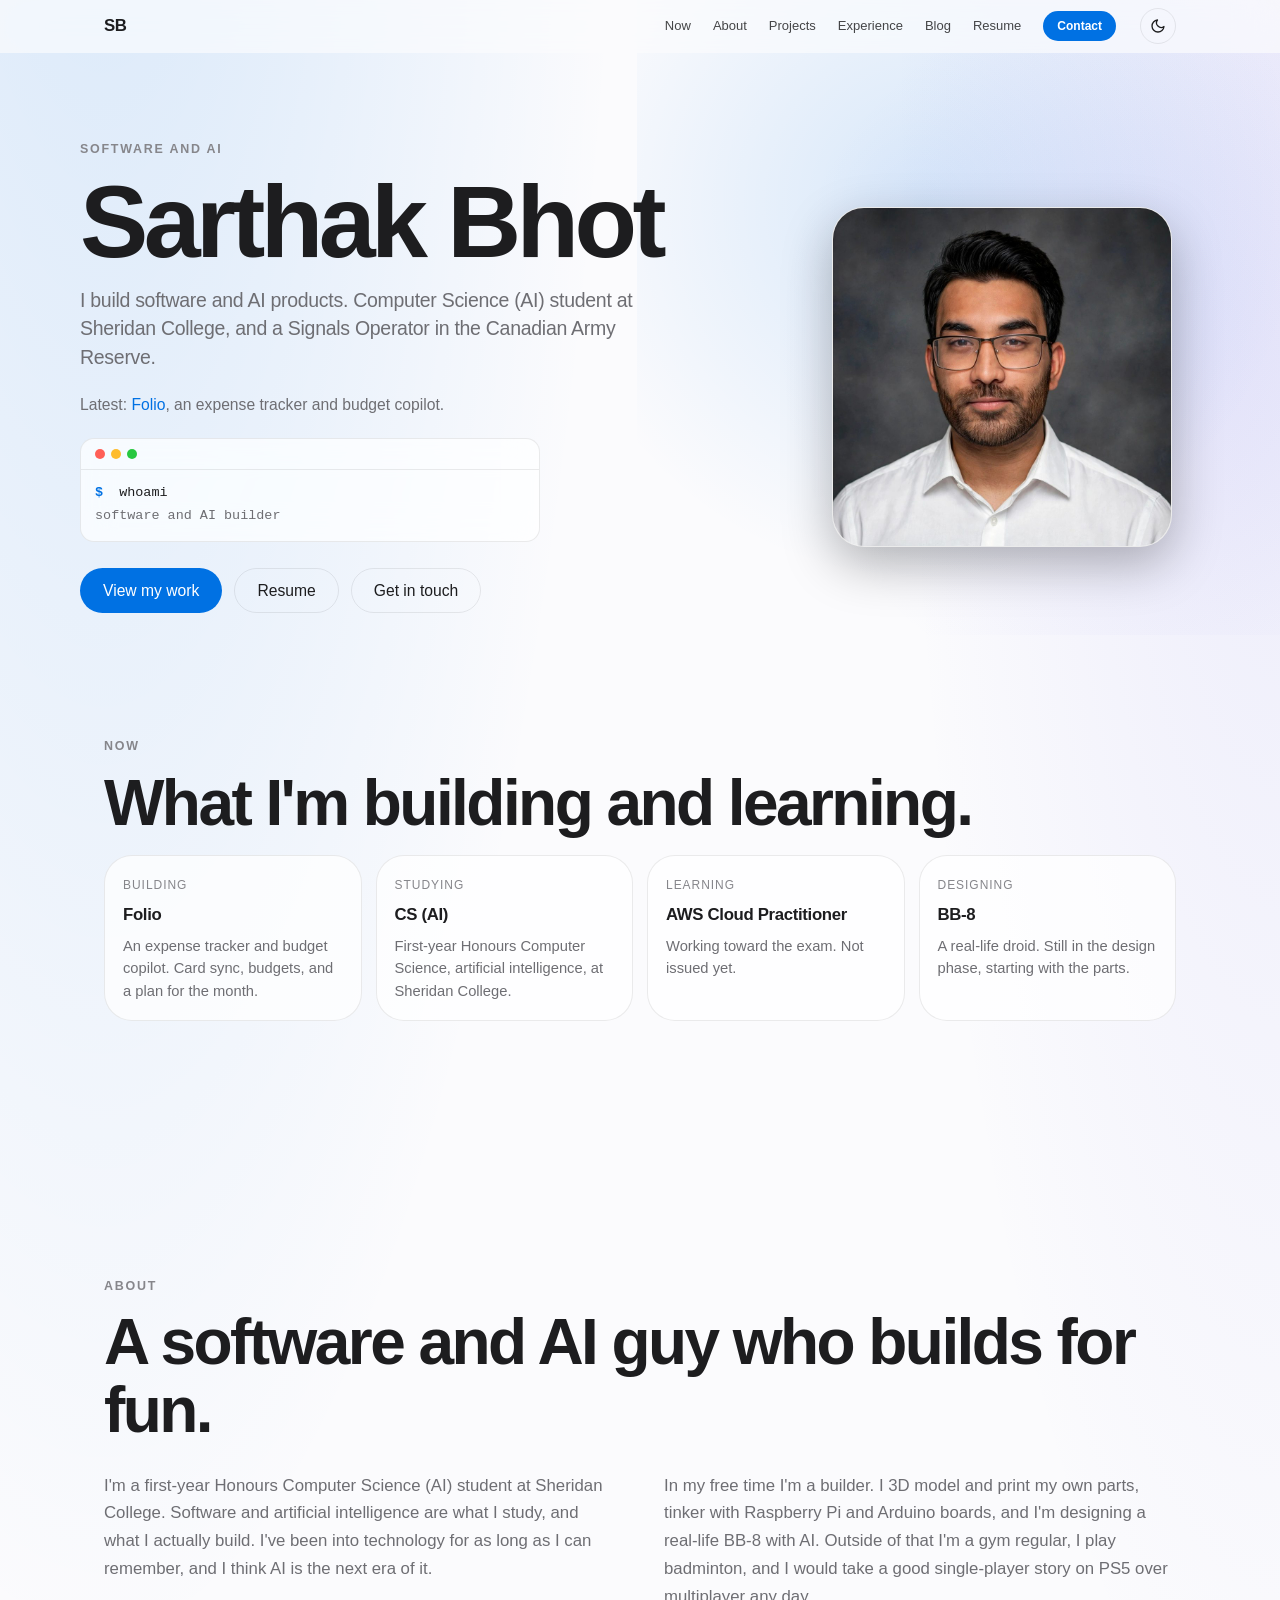
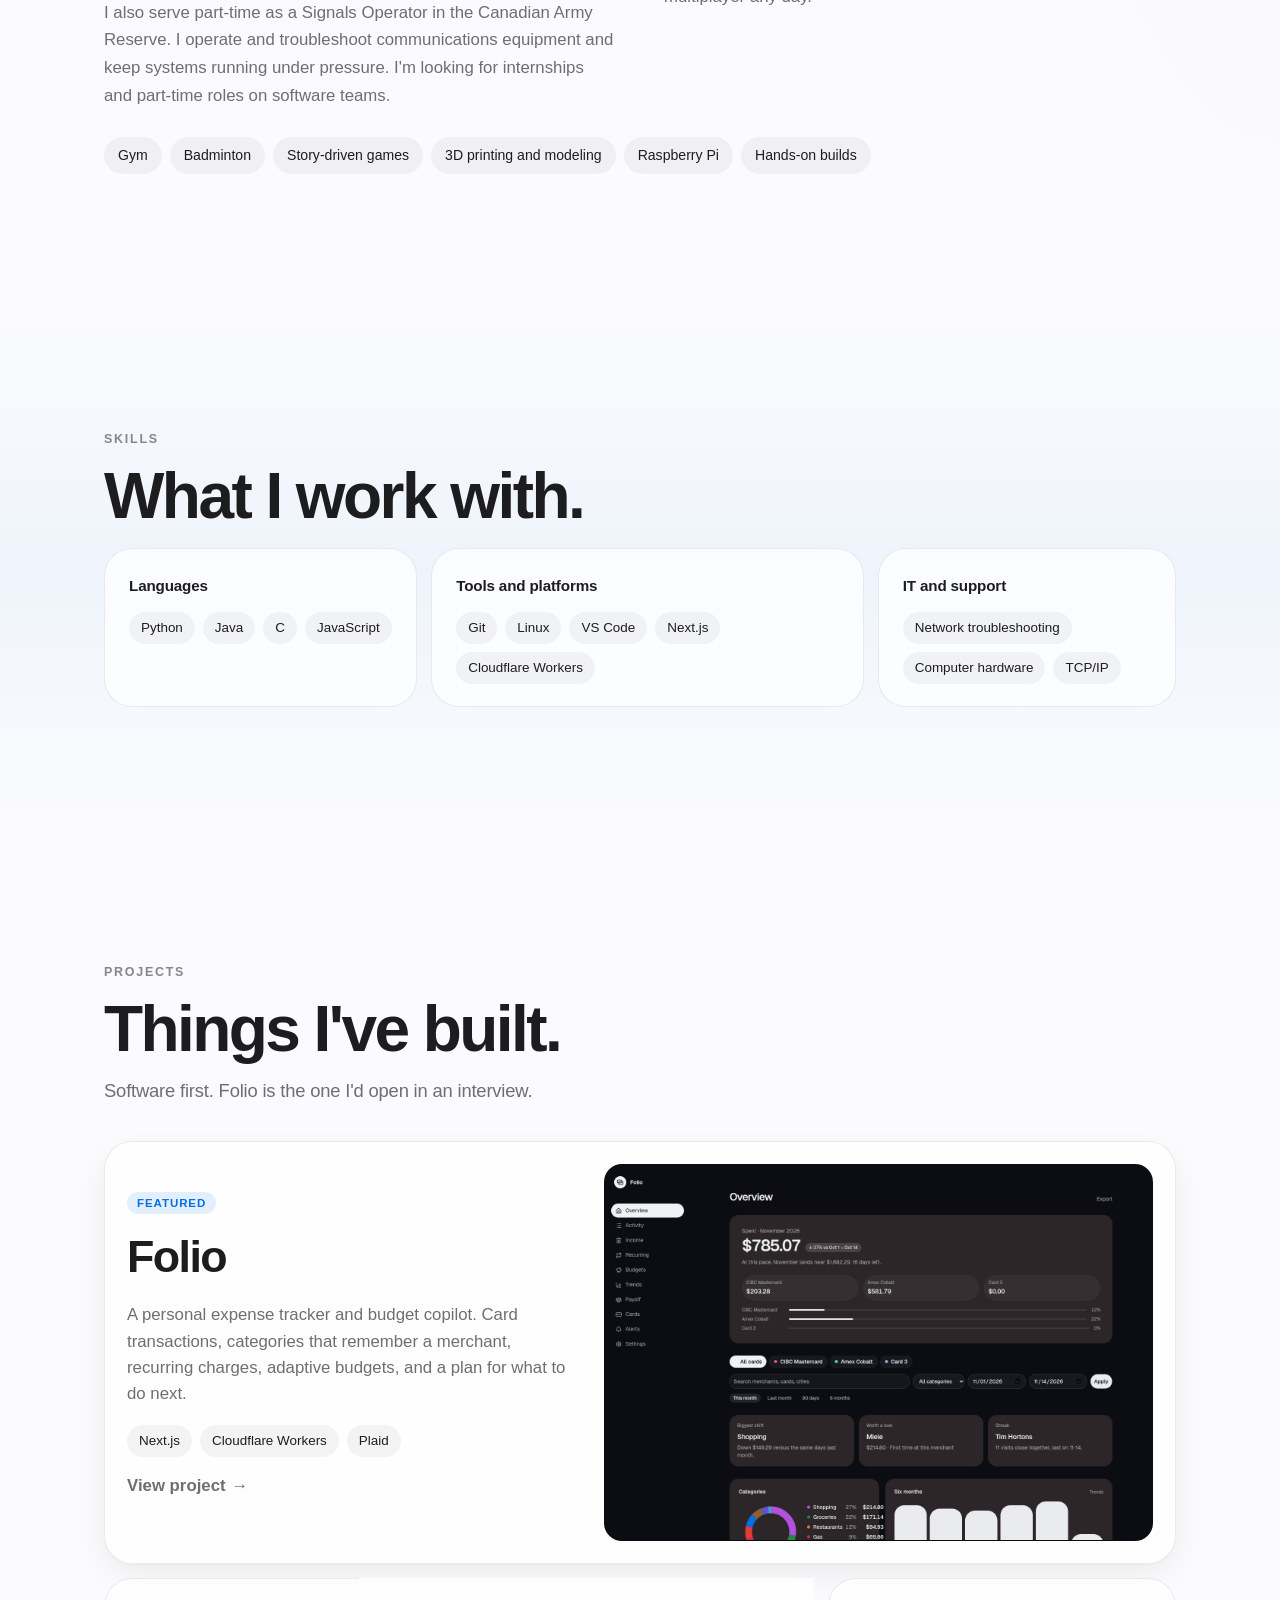
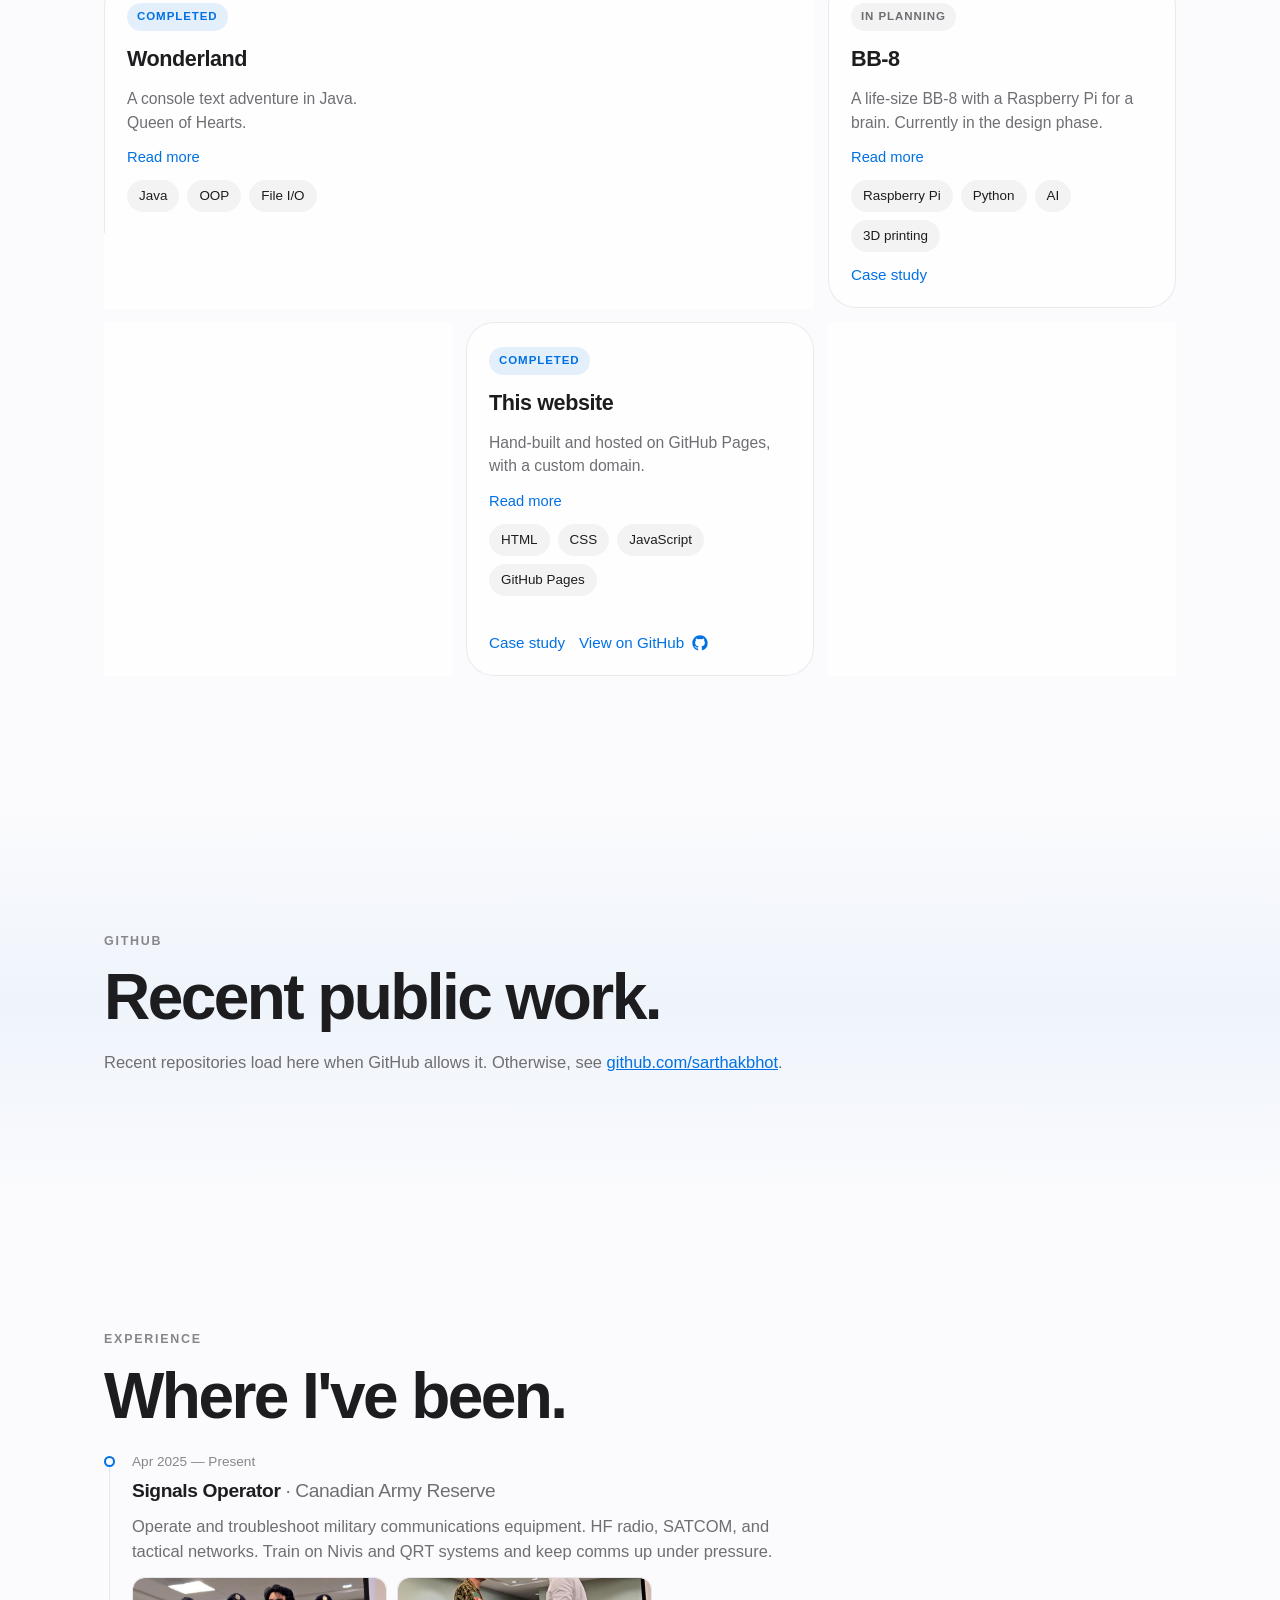
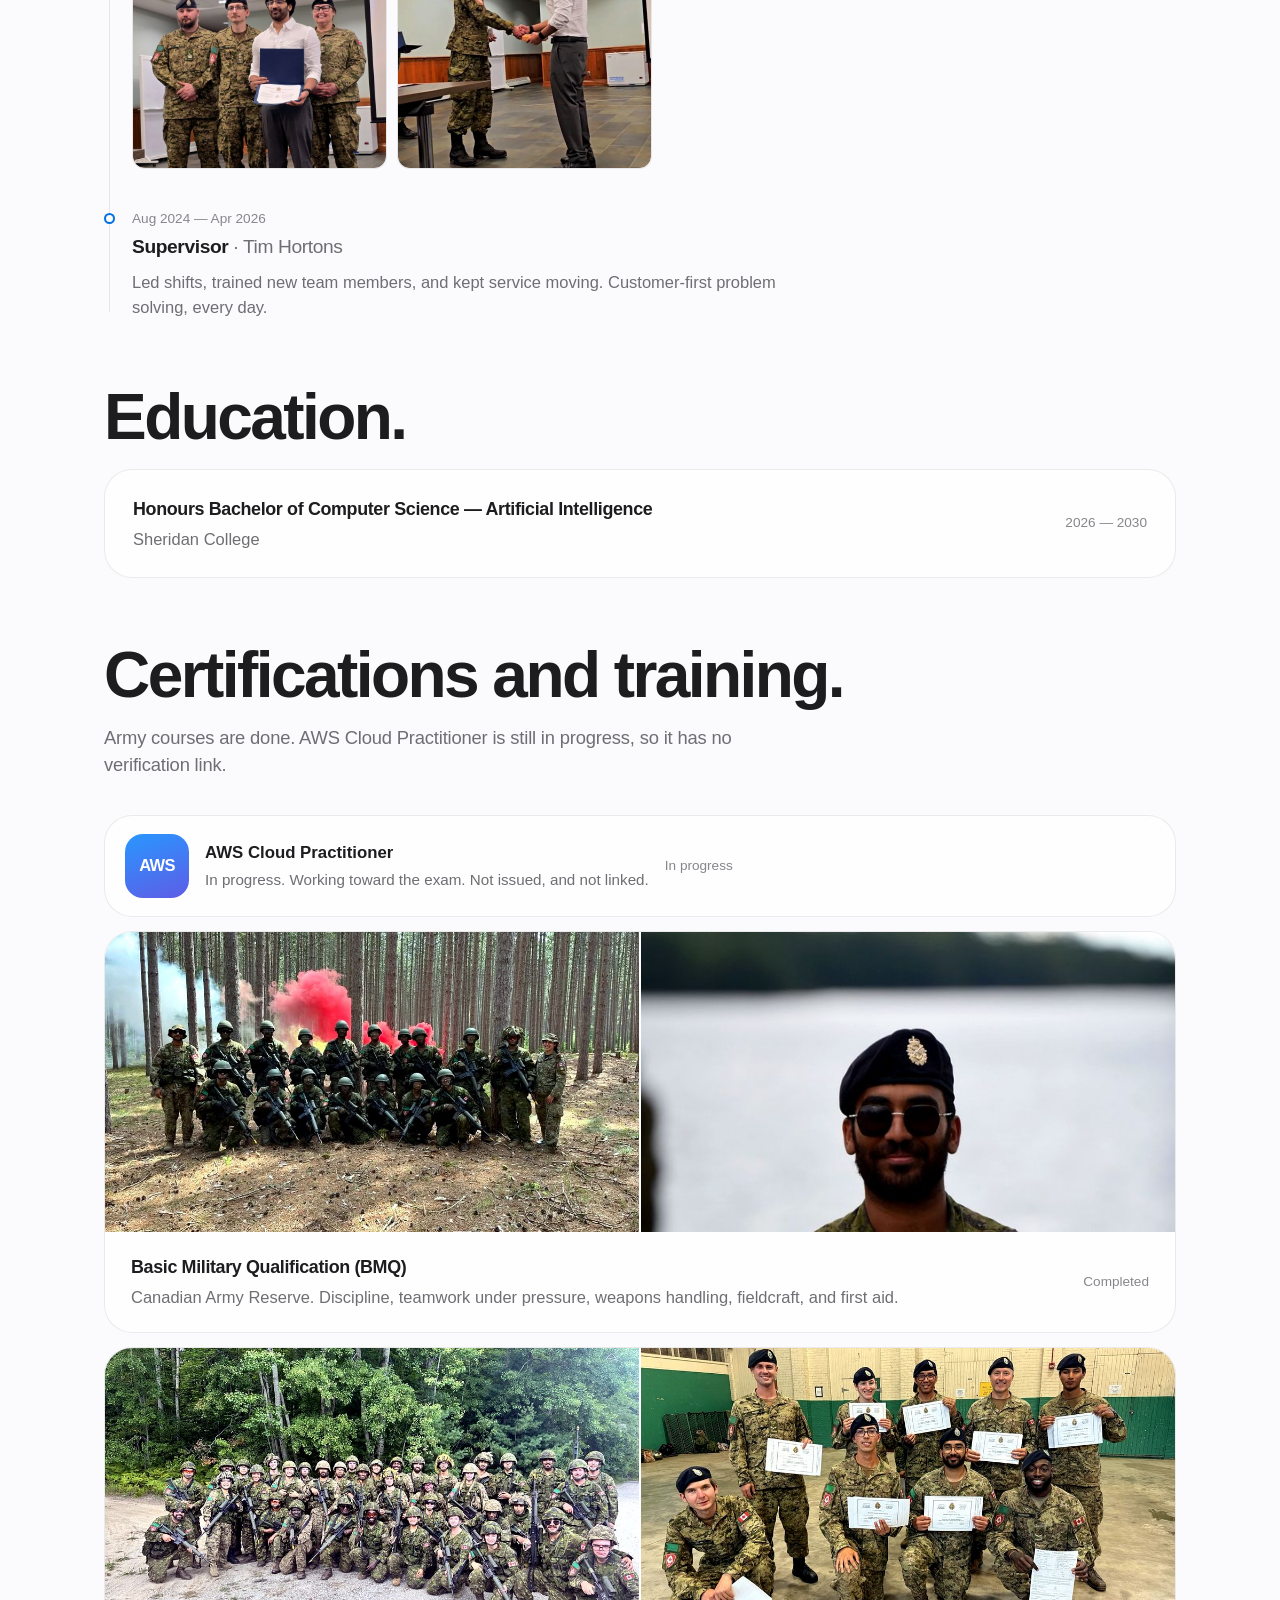
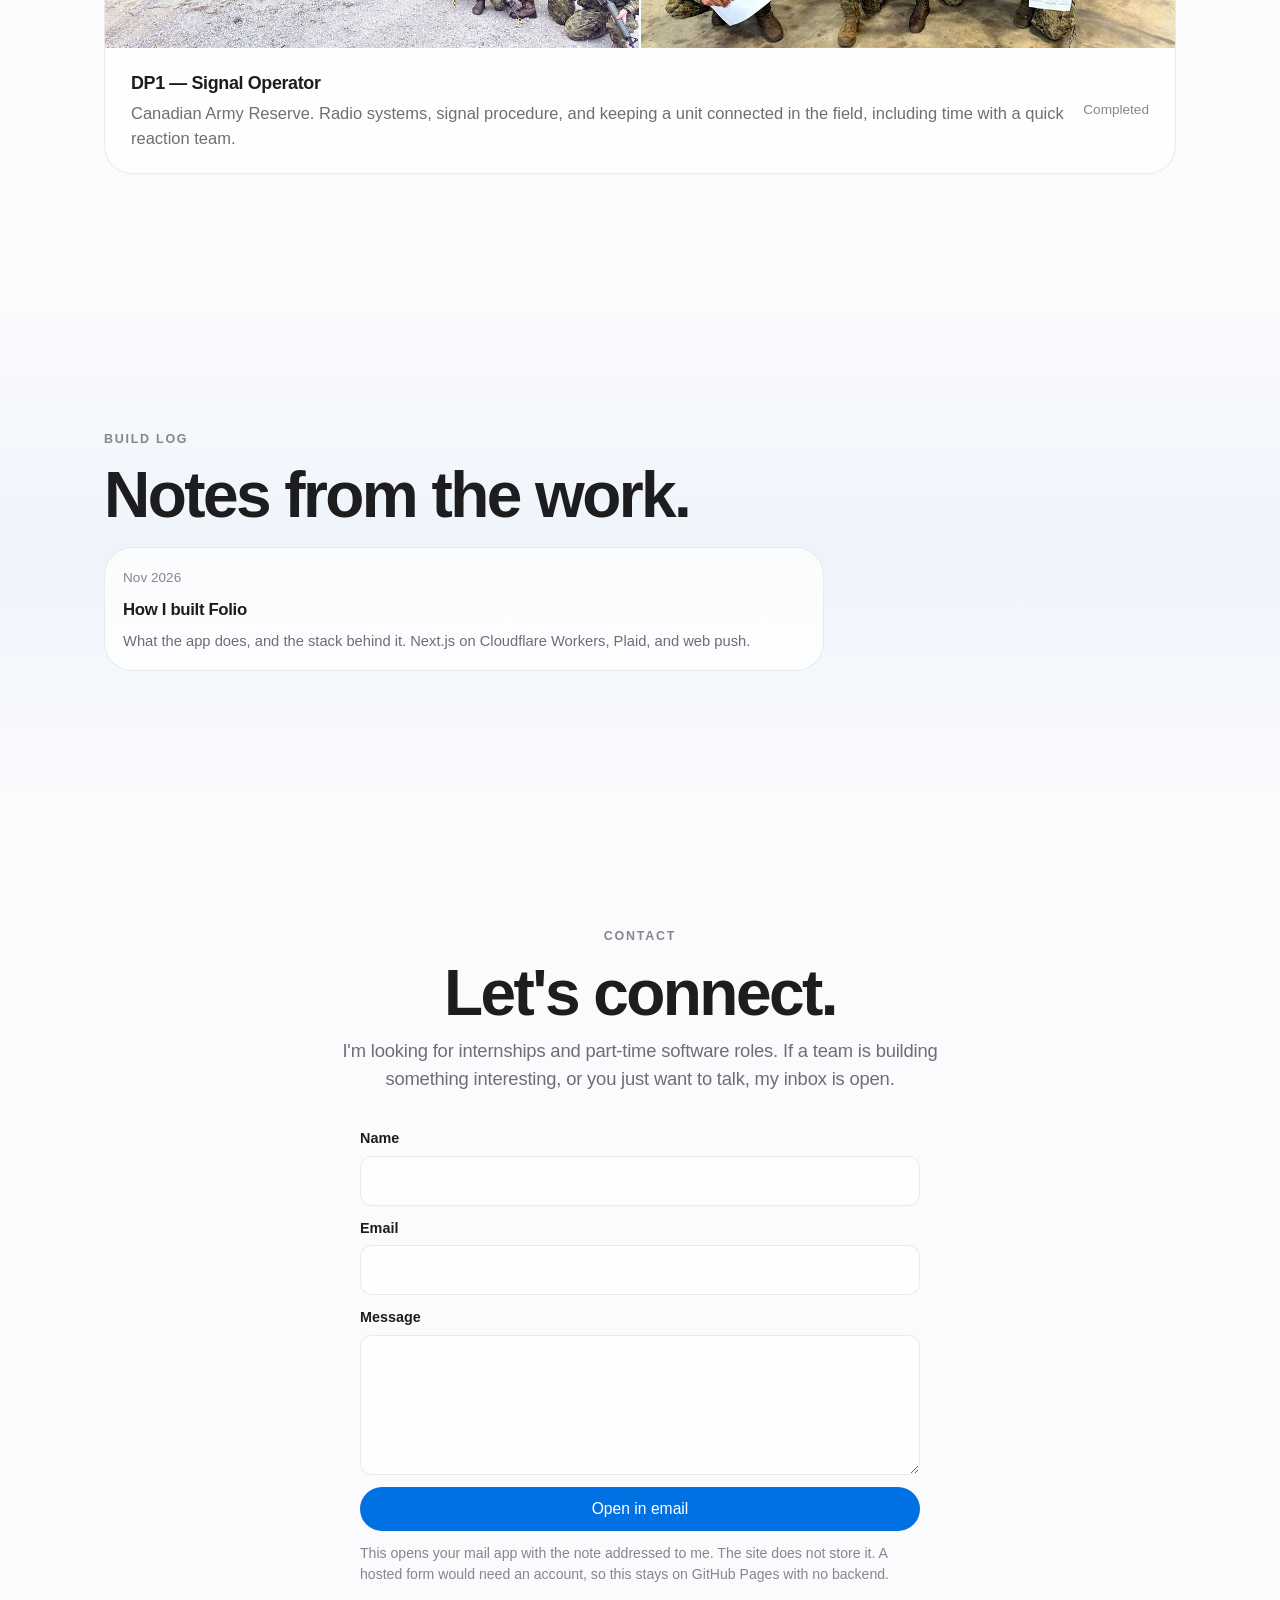
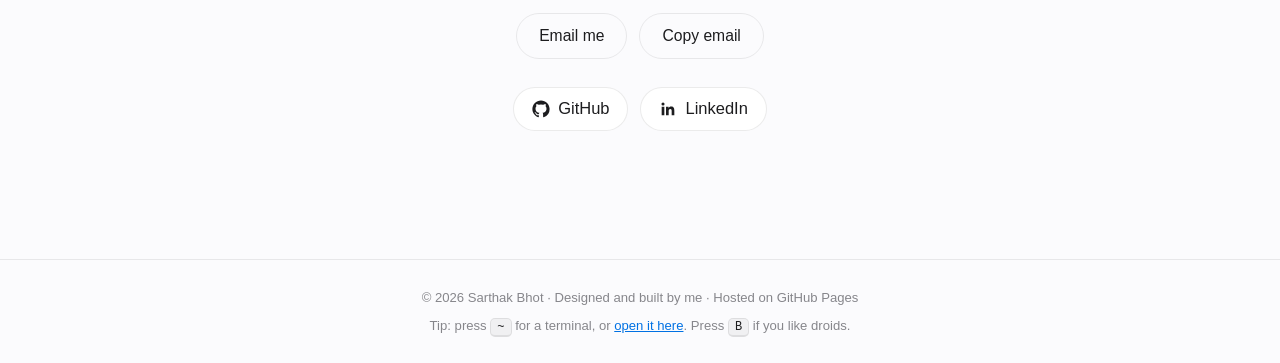
==== commit 97ca26f4: "Shift the site toward an Apple product-page look. Use the system SF font stack, larger headlines, mo" ====
--- a/index.html
+++ b/index.html
@@ -24,7 +24,7 @@
   <link rel="icon" href="/assets/favicon-32.png" type="image/png" sizes="32x32" />
   <link rel="apple-touch-icon" href="/assets/apple-touch-icon.png" />
   <link rel="preload" as="image" href="/assets/headshot-960.jpg" />
-  <link rel="stylesheet" href="/styles.css?v=45" />
+  <link rel="stylesheet" href="/styles.css?v=46" />
   <script>
     (function () {
       try {
@@ -464,6 +464,6 @@
   <button type="button" class="to-top" id="toTop" aria-label="Back to top">↑</button>
   <button type="button" class="term-fab" id="termFab" aria-label="Open terminal">&gt;_</button>
 
-  <script src="/script.js?v=45"></script>
+  <script src="/script.js?v=46"></script>
 </body>
 </html>
--- a/styles.css
+++ b/styles.css
@@ -10,7 +10,7 @@
   --text: #1d1d1f;
   --text-dim: #6e6e73;
   --text-faint: #86868b;
-  --accent: #0066cc;
+  --accent: #0071e3;
   --accent-hover: #0077ed;
   --accent-soft: rgba(0, 113, 227, 0.1);
   --accent-ink: #ffffff;
@@ -22,9 +22,9 @@
   --glow-b: rgba(94, 92, 230, 0.1);
   --glass: rgba(255, 255, 255, 0.72);
   --glass-border: rgba(0, 0, 0, 0.08);
-  --radius: 22px;
-  --font: -apple-system, BlinkMacSystemFont, "SF Pro Text", "Segoe UI", Inter, sans-serif;
-  --display: -apple-system, BlinkMacSystemFont, "SF Pro Display", "Segoe UI", Inter, sans-serif;
+  --radius: 28px;
+  --font: -apple-system, BlinkMacSystemFont, "SF Pro Text", "SF Pro Display", "Segoe UI", Inter, sans-serif;
+  --display: -apple-system, BlinkMacSystemFont, "SF Pro Display", "SF Pro Text", "Segoe UI", Inter, sans-serif;
   --mono: ui-monospace, "SF Mono", Menlo, Consolas, monospace;
   --nav-h: 52px;
   --max: 1120px;
@@ -39,8 +39,8 @@
   --text: #f5f5f7;
   --text-dim: #a1a1a6;
   --text-faint: #86868b;
-  --accent: #2997ff;
-  --accent-hover: #0077ed;
+  --accent: #0a84ff;
+  --accent-hover: #409cff;
   --accent-soft: rgba(41, 151, 255, 0.14);
   --accent-ink: #ffffff;
   --nav-bg: rgba(0, 0, 0, 0.72);
@@ -104,24 +104,25 @@
 /* ---------- Nav ---------- */
 #nav {
   position: fixed;
-  top: max(12px, env(safe-area-inset-top));
-  left: 50%;
-  right: auto;
+  top: 0;
+  left: 0;
+  right: 0;
   z-index: 100;
-  width: min(1040px, calc(100% - 28px));
-  transform: translateX(-50%);
-  padding-top: 0;
-  background: color-mix(in srgb, var(--bg) 94%, transparent);
-  backdrop-filter: saturate(180%) blur(22px);
-  -webkit-backdrop-filter: saturate(180%) blur(22px);
-  border: 1px solid var(--glass-border);
-  border-radius: 999px;
-  box-shadow: 0 10px 40px rgba(0, 0, 0, 0.16);
-  transition: border-color 0.3s, background 0.3s, box-shadow 0.3s;
+  width: auto;
+  transform: none;
+  padding-top: env(safe-area-inset-top);
+  background: color-mix(in srgb, var(--bg) 72%, transparent);
+  backdrop-filter: saturate(180%) blur(20px);
+  -webkit-backdrop-filter: saturate(180%) blur(20px);
+  border: none;
+  border-bottom: 1px solid transparent;
+  border-radius: 0;
+  box-shadow: none;
+  transition: border-color 0.3s, background 0.3s;
 }
 #nav.scrolled {
-  border-color: var(--card-border);
-  box-shadow: 0 12px 36px rgba(0, 0, 0, 0.22);
+  border-bottom-color: var(--glass-border);
+  background: color-mix(in srgb, var(--bg) 82%, transparent);
 }
 .nav-inner {
   max-width: var(--max);
@@ -210,7 +211,7 @@
 /* ---------- Hero ---------- */
 .hero {
   position: relative;
-  padding: calc(var(--nav-h) + max(12px, env(safe-area-inset-top)) + 64px) 24px 72px;
+  padding: calc(var(--nav-h) + env(safe-area-inset-top) + 88px) 24px 96px;
   overflow: hidden;
 }
 .hero::before {
@@ -245,11 +246,11 @@
 }
 .hero h1 {
   font-family: var(--display);
-  font-size: clamp(2.7rem, 5.4vw, 4.35rem);
-  font-weight: 600;
-  letter-spacing: -0.048em;
-  line-height: 0.98;
-  margin-bottom: 14px;
+  font-size: clamp(3.4rem, 8vw, 6.4rem);
+  font-weight: 600;
+  letter-spacing: -0.045em;
+  line-height: 0.95;
+  margin-bottom: 16px;
 }
 .hero-sub {
   color: var(--text-dim);
@@ -381,13 +382,13 @@
 .currently i { color: var(--card-border); font-style: normal; }
 
 /* ---------- Sections ---------- */
-.section { padding: 96px 0; scroll-margin-top: calc(var(--nav-h) + max(12px, env(safe-area-inset-top)) + 20px); }
+.section { padding: 128px 0; scroll-margin-top: calc(var(--nav-h) + env(safe-area-inset-top) + 16px); }
 .section-alt { background: linear-gradient(180deg, transparent, color-mix(in srgb, var(--accent) 5%, transparent), transparent); }
 .section-title {
   font-family: var(--display);
-  font-size: clamp(1.85rem, 3.2vw, 2.5rem);
-  font-weight: 600;
-  letter-spacing: -0.035em;
+  font-size: clamp(2.4rem, 5vw, 4.2rem);
+  font-weight: 600;
+  letter-spacing: -0.04em;
   line-height: 1.05;
   margin-bottom: 18px;
 }
@@ -792,17 +793,58 @@
 
 .folio-hero { padding-bottom: 28px; }
 .folio-body { padding-top: 8px; }
+.folio-hero { text-align: center; }
+.folio-hero .wrap { display: flex; flex-direction: column; align-items: center; }
 .folio-hero h1 {
   font-family: var(--display);
-  font-size: clamp(2.8rem, 6vw, 4.4rem);
+  font-size: clamp(4.2rem, 12vw, 8rem);
+  font-weight: 600;
+  letter-spacing: -0.05em;
+  line-height: 0.92;
+  margin-bottom: 16px;
+}
+.folio-hero .hero-sub { margin-left: auto; margin-right: auto; }
+.product-stage { display: block; }
+.product-band {
+  padding: 88px 0 36px;
+  text-align: center;
+}
+.product-band.alt { background: var(--bg-alt); }
+.product-copy { max-width: 760px; margin: 0 auto 28px; }
+.product-copy h2 {
+  font-family: var(--display);
+  font-size: clamp(2.6rem, 6vw, 4.8rem);
   font-weight: 600;
   letter-spacing: -0.045em;
-  line-height: 0.96;
-  margin-bottom: 16px;
+  line-height: 0.98;
+  margin-bottom: 12px;
+}
+.product-copy p { color: var(--text-dim); font-size: clamp(1.05rem, 2vw, 1.35rem); line-height: 1.4; }
+.device {
+  width: min(1080px, calc(100% - 40px));
+  margin: 0 auto 48px;
+  padding: 14px;
+  border-radius: 32px;
+  background: linear-gradient(180deg, #3a3a3c, #1c1c1e);
+  box-shadow: 0 30px 80px rgba(0, 0, 0, 0.28);
+}
+html[data-theme="light"] .device { background: linear-gradient(180deg, #e8e8ed, #d2d2d7); }
+.device a { display: block; border-radius: 22px; overflow: hidden; background: #0c0d11; }
+.device img { width: 100%; height: auto; display: block; }
+@supports (animation-timeline: view()) {
+  .device {
+    animation: device-rise linear both;
+    animation-timeline: view();
+    animation-range: entry 0% entry 45%;
+  }
+  @keyframes device-rise {
+    from { transform: translateY(36px); }
+    to { transform: none; }
+  }
 }
 .folio-hero .hero-sub { margin-bottom: 18px; }
 .stack-row { display: flex; flex-wrap: wrap; gap: 8px; margin-top: 8px; }
-.demo-note { color: var(--text-faint); font-size: 0.92rem; margin: 18px 0 0; }
+.demo-note { color: var(--text-faint); font-size: 0.92rem; margin: 8px auto 0; text-align: center; }
 .folio-lead { margin: 22px 0 0; }
 .folio-gallery {
   display: flex;
@@ -1055,7 +1097,7 @@
 /* ---------- Motion ---------- */
 @media (prefers-reduced-motion: reduce) {
   html { scroll-behavior: auto; }
-  .reveal { opacity: 1 !important; transform: none !important; transition: none !important; }
+  .reveal, .device { opacity: 1 !important; transform: none !important; transition: none !important; animation: none !important; }
   .caret, .tx-caret, .bb8 { animation: none; }
   .bb8 { display: none; }
   .feature, .project-card, .skill-card, .now-card, .gh-card, .blog-card, .btn, .text-link span { transition: none; transform: none; }
@@ -1071,8 +1113,10 @@
 @media (max-width: 900px) {
   .hero-inner, .about-grid, .feature, .projects-grid, .skills-grid, .folio-features,
   .now-grid, .gh-list, .case-grid { grid-template-columns: 1fr; }
-  .hero { padding-top: calc(var(--nav-h) + max(12px, env(safe-area-inset-top)) + 22px); padding-bottom: 48px; text-align: center; }
-  #nav { width: calc(100% - 16px); border-radius: 20px; top: max(8px, env(safe-area-inset-top)); }
+  .hero { padding-top: calc(var(--nav-h) + env(safe-area-inset-top) + 36px); padding-bottom: 56px; text-align: center; }
+  #nav { width: auto; border-radius: 0; top: 0; }
+  .device { width: calc(100% - 24px); padding: 8px; border-radius: 22px; margin-bottom: 28px; }
+  .product-band { padding-top: 64px; }
   .project-card { grid-column: auto; }
   .hero-inner { gap: 18px; }
   .hero-text { display: flex; flex-direction: column; align-items: center; }
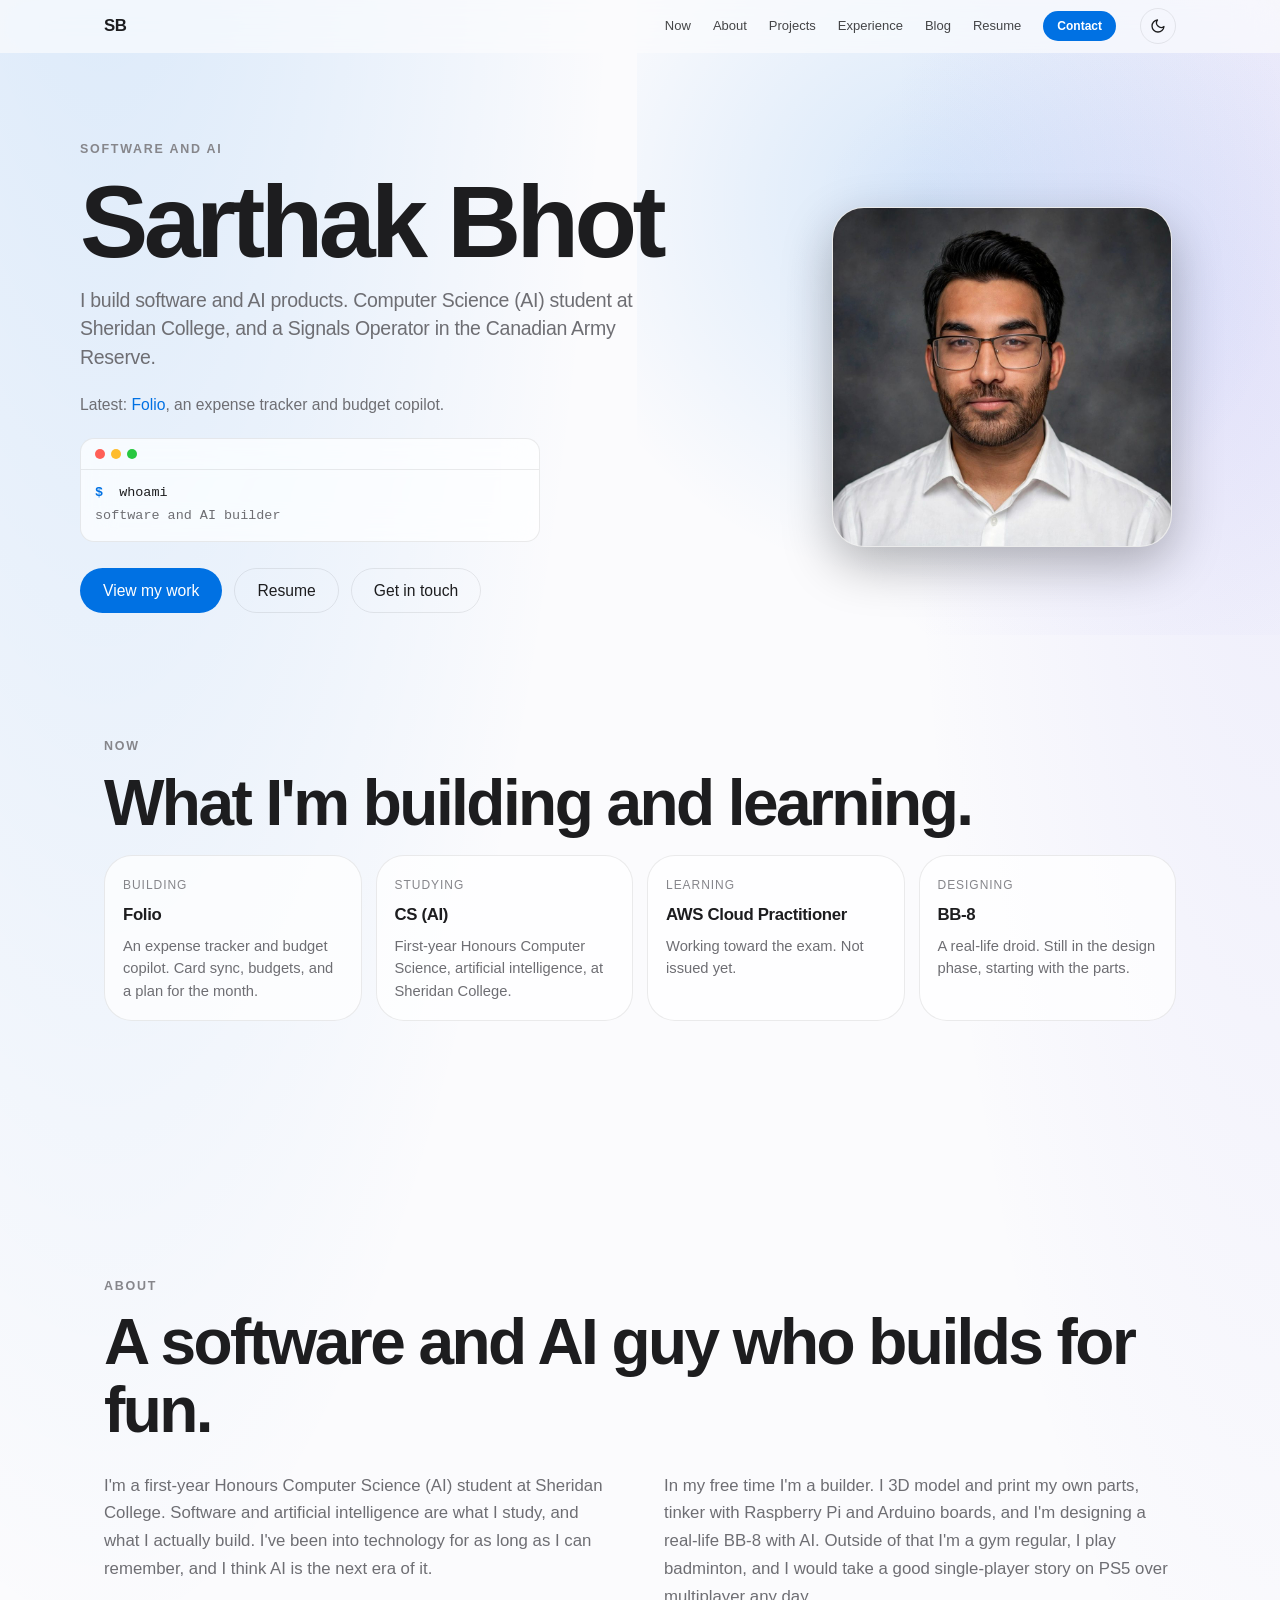
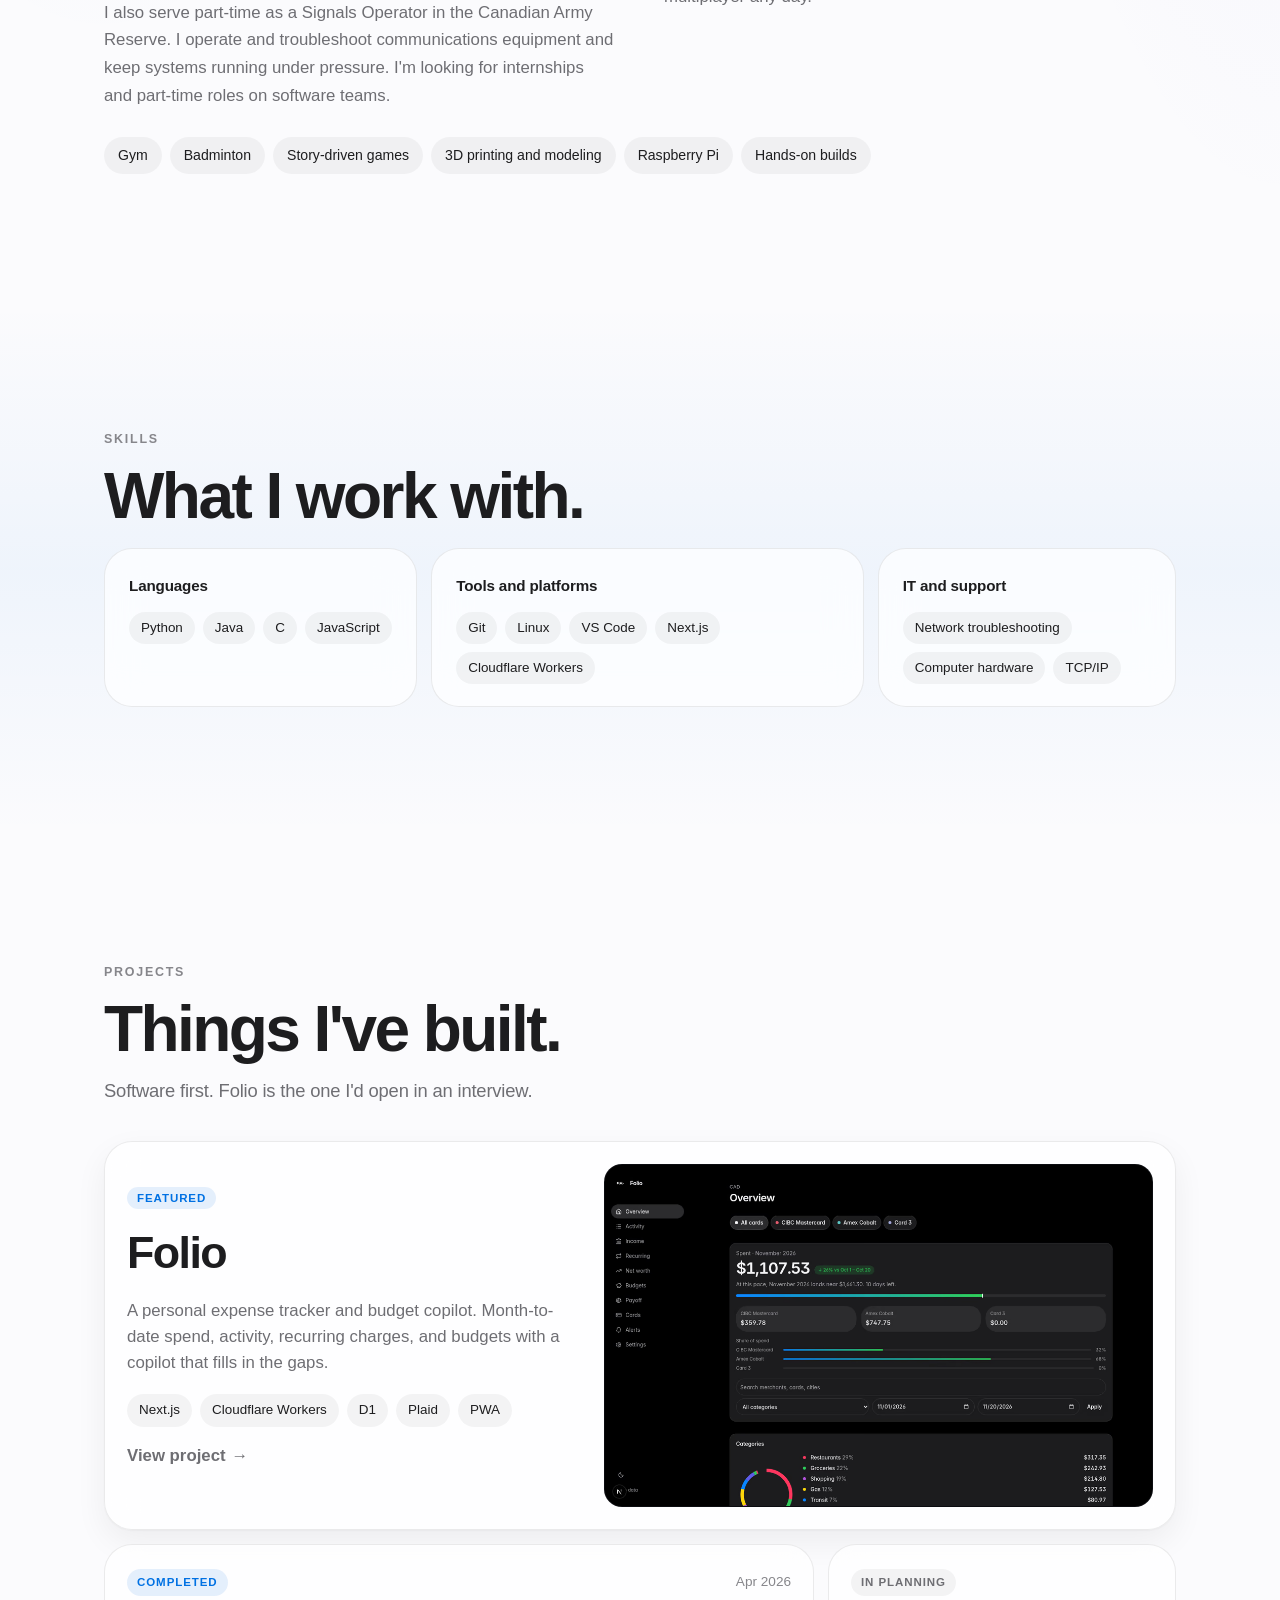
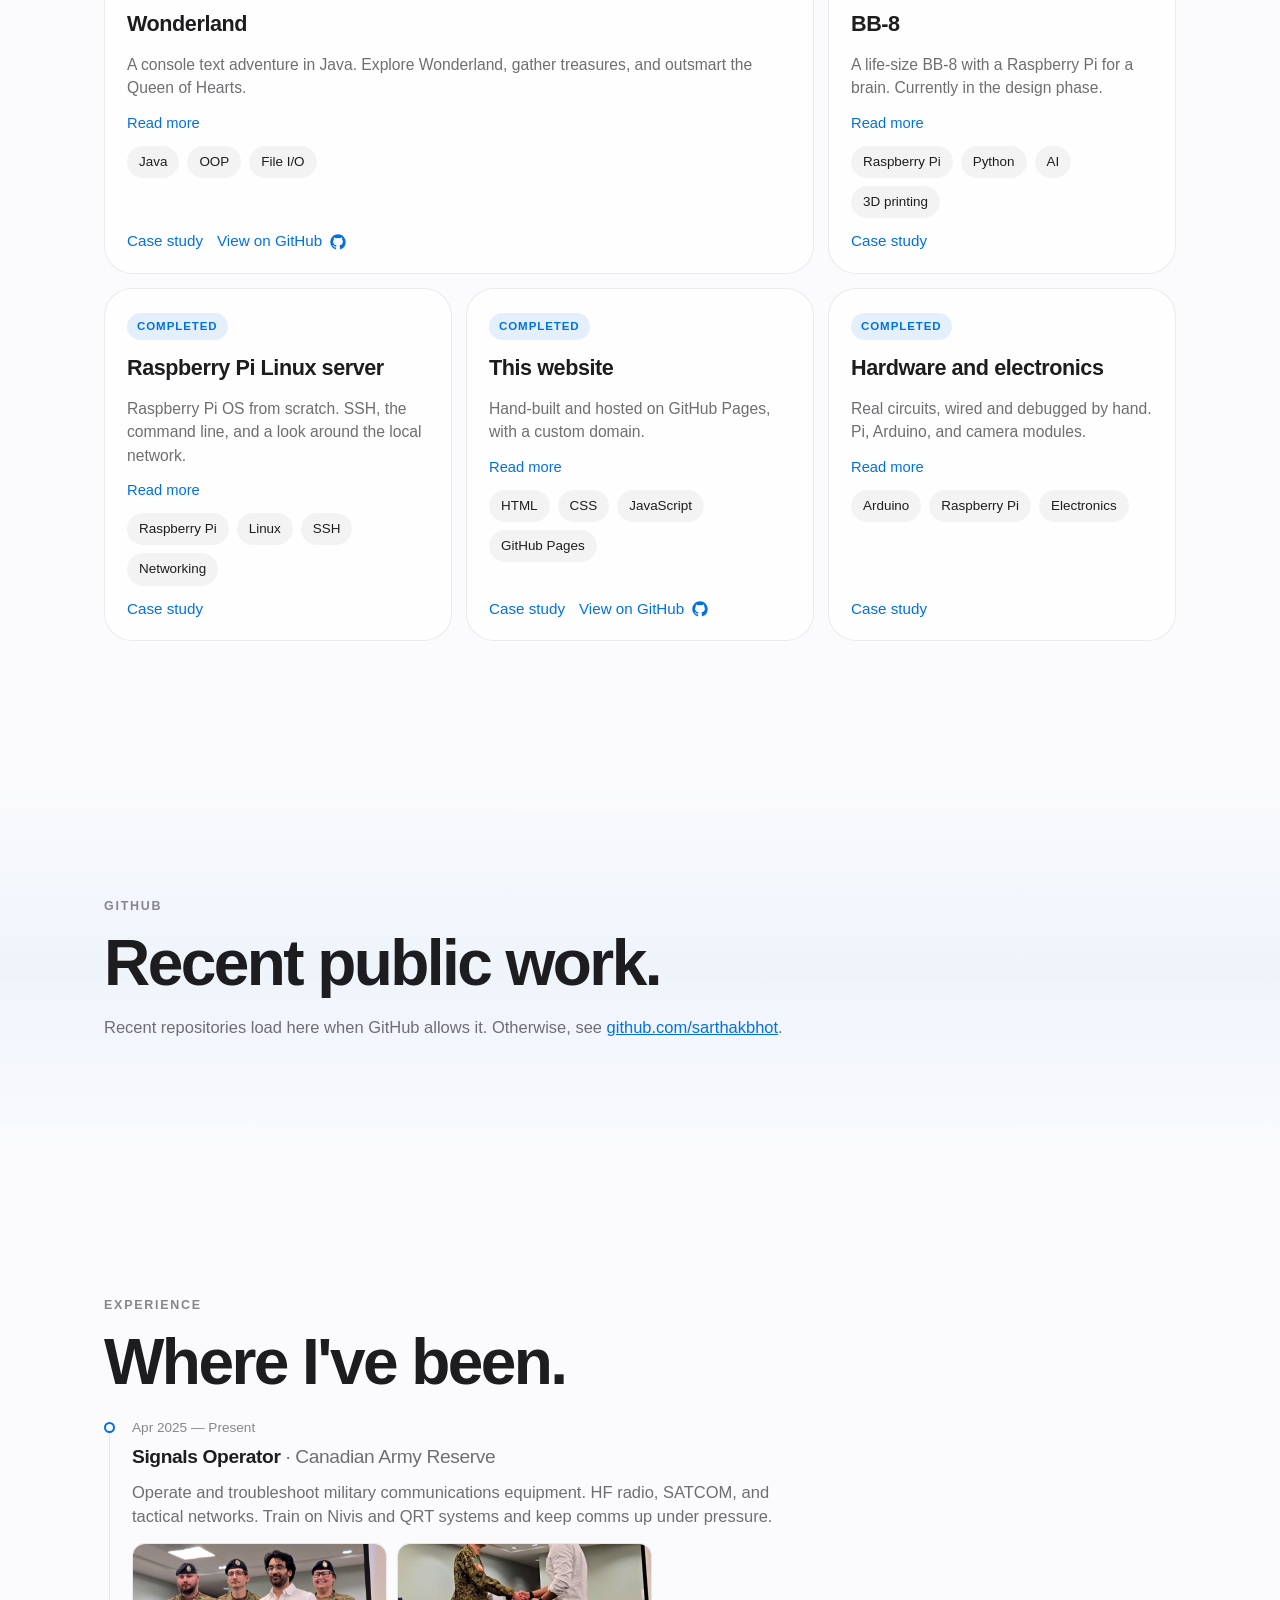
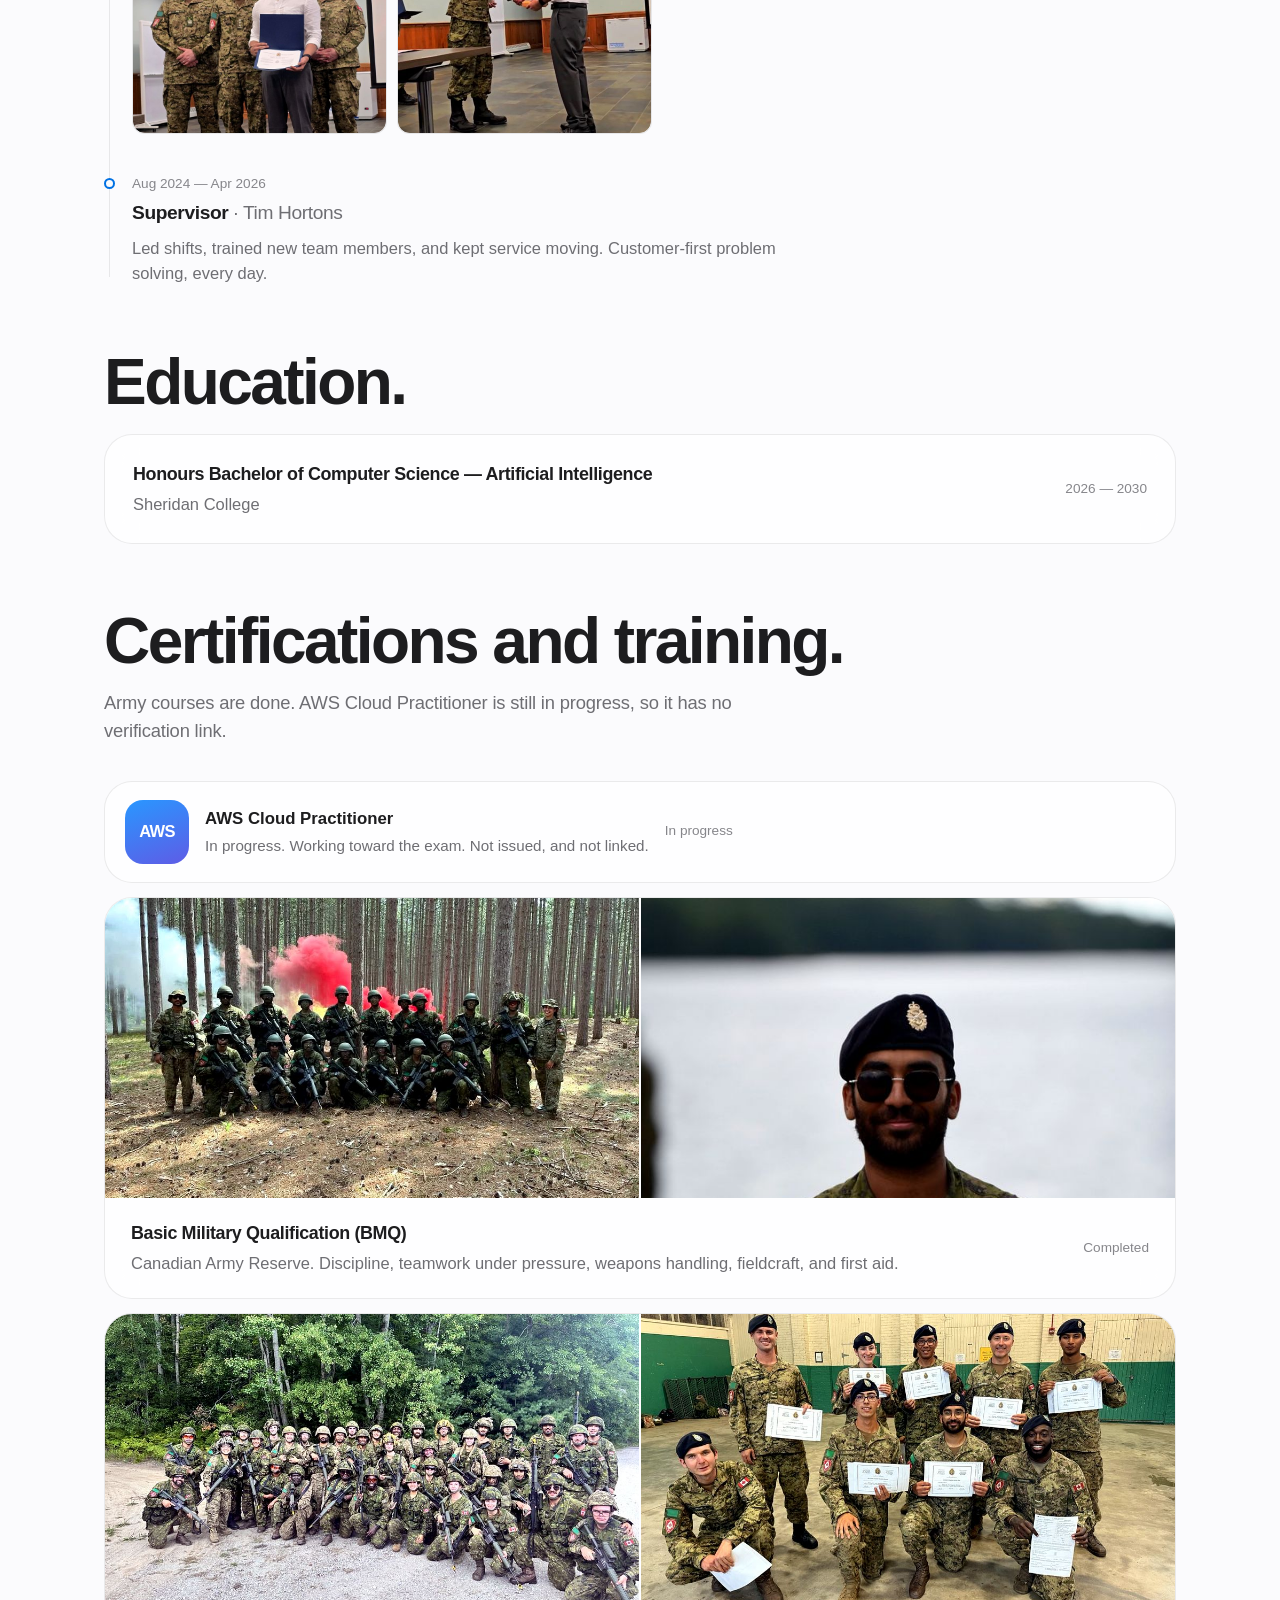
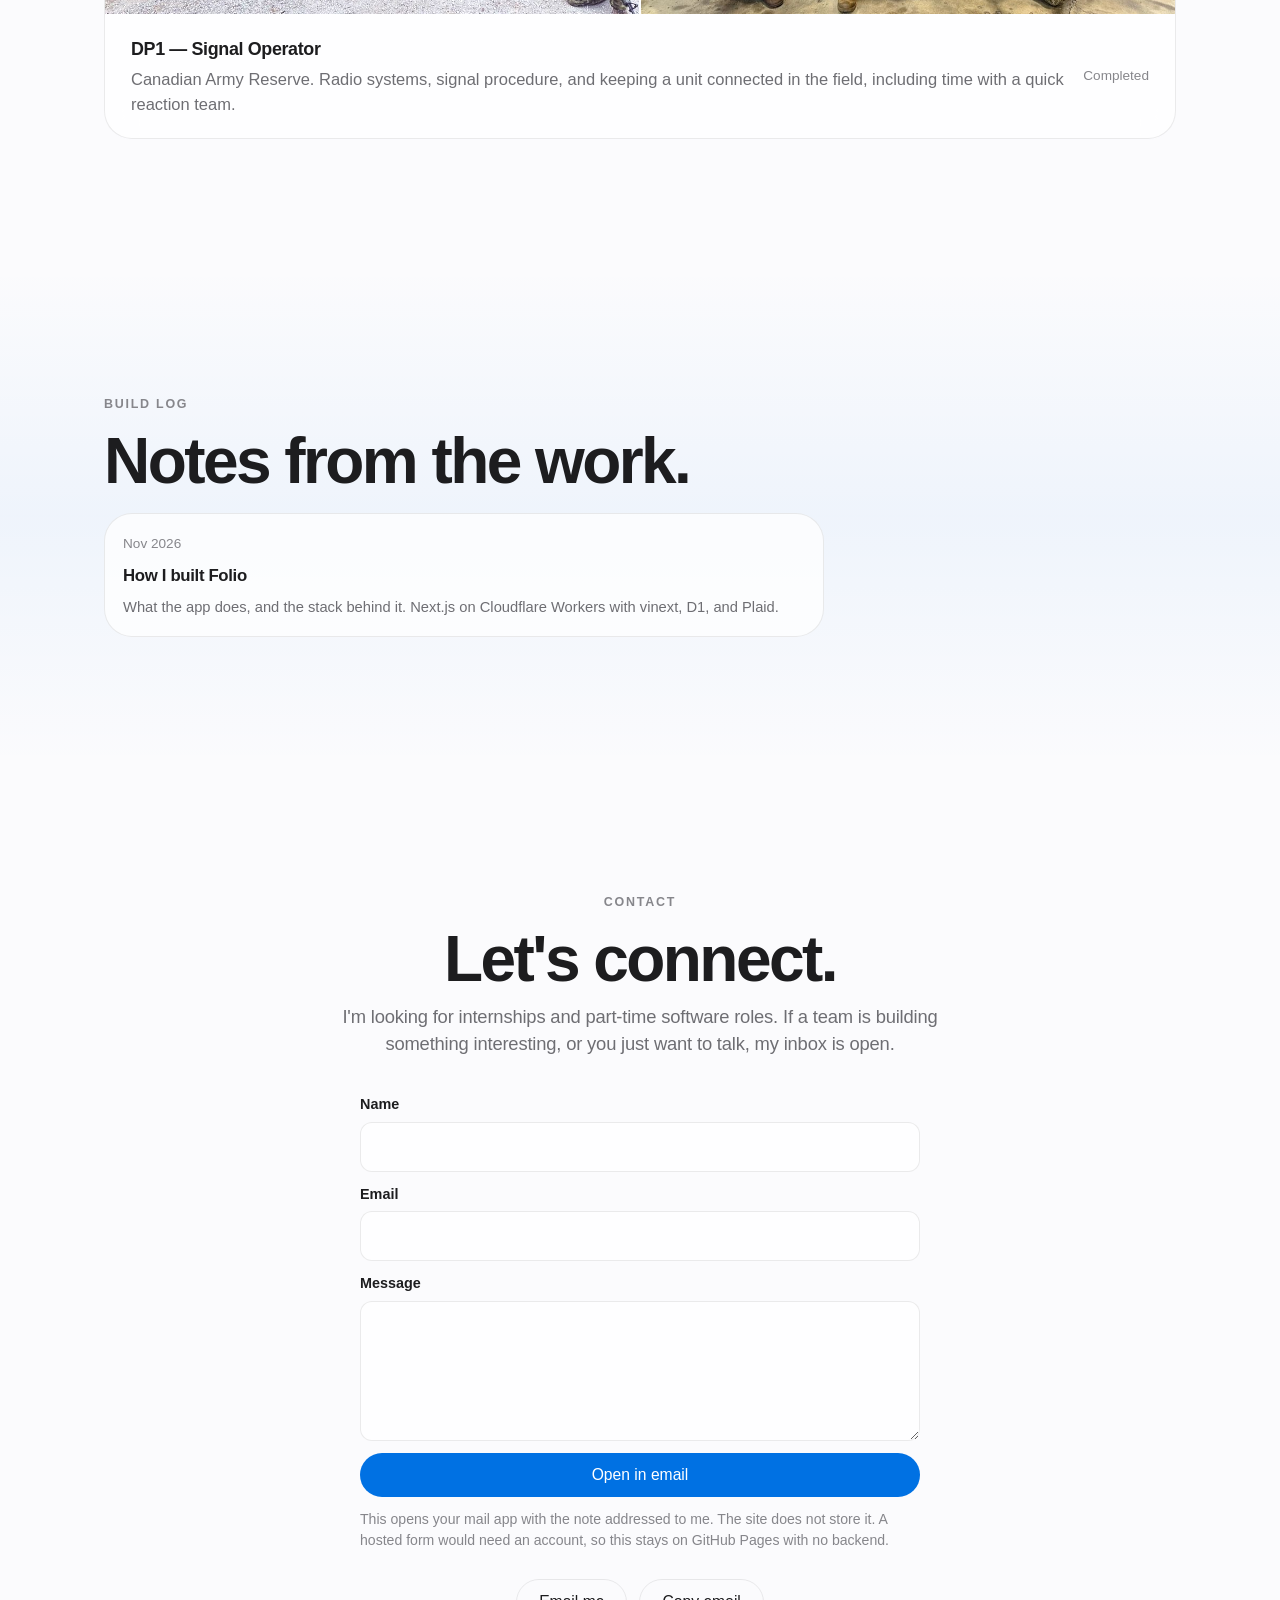
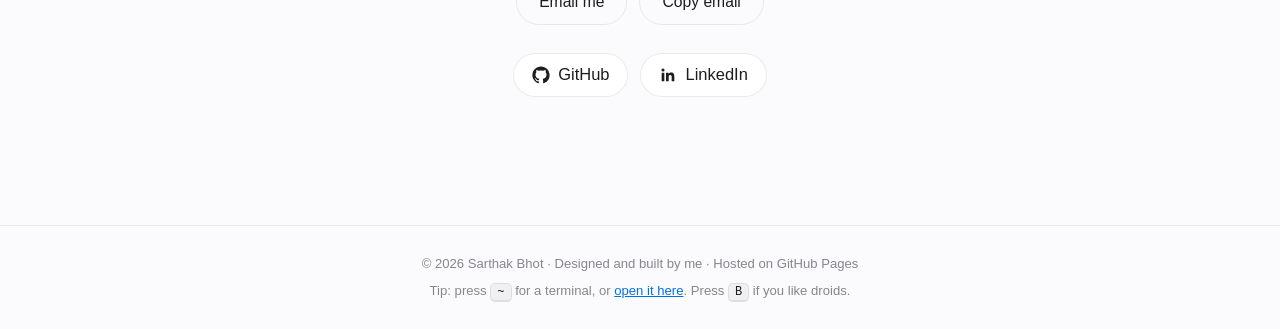
==== commit 4fefb66f: "Update Folio screenshots to the current app Replace the old Folio gallery with the v70 desktop and i" ====
--- a/index.html
+++ b/index.html
@@ -24,7 +24,7 @@
   <link rel="icon" href="/assets/favicon-32.png" type="image/png" sizes="32x32" />
   <link rel="apple-touch-icon" href="/assets/apple-touch-icon.png" />
   <link rel="preload" as="image" href="/assets/headshot-960.jpg" />
-  <link rel="stylesheet" href="/styles.css?v=46" />
+  <link rel="stylesheet" href="/styles.css?v=47" />
   <script>
     (function () {
       try {
@@ -199,12 +199,16 @@
           <div class="feature-copy">
             <span class="status featured">Featured</span>
             <h3>Folio</h3>
-            <p>A personal expense tracker and budget copilot. Card transactions, categories that remember a merchant, recurring charges, adaptive budgets, and a plan for what to do next.</p>
-            <div class="pills"><span>Next.js</span><span>Cloudflare Workers</span><span>Plaid</span></div>
+            <p>A personal expense tracker and budget copilot. Month-to-date spend, activity, recurring charges, and budgets with a copilot that fills in the gaps.</p>
+            <div class="pills"><span>Next.js</span><span>Cloudflare Workers</span><span>D1</span><span>Plaid</span><span>PWA</span></div>
             <p class="text-link">View project <span aria-hidden="true">→</span></p>
           </div>
           <div class="feature-media">
-            <img src="/assets/folio/overview.png" width="1440" height="1000" alt="" />
+            <picture>
+              <source type="image/avif" srcset="/assets/folio/overview-desktop-1080.avif 1080w, /assets/folio/overview-desktop-1440.avif 1440w" sizes="(max-width: 900px) calc(100vw - 36px), 560px" />
+              <source type="image/webp" srcset="/assets/folio/overview-desktop-1080.webp 1080w, /assets/folio/overview-desktop-1440.webp 1440w" sizes="(max-width: 900px) calc(100vw - 36px), 560px" />
+              <img src="/assets/folio/overview-desktop-1440.png" width="1440" height="900" alt="" loading="lazy" decoding="async" />
+            </picture>
           </div>
         </a>
 
@@ -387,7 +391,7 @@
           <a class="blog-card reveal" href="/blog/how-i-built-folio/">
             <time datetime="2026-11-20">Nov 2026</time>
             <h3>How I built Folio</h3>
-            <p>What the app does, and the stack behind it. Next.js on Cloudflare Workers, Plaid, and web push.</p>
+            <p>What the app does, and the stack behind it. Next.js on Cloudflare Workers with vinext, D1, and Plaid.</p>
           </a>
         </div>
       </div>
@@ -464,6 +468,6 @@
   <button type="button" class="to-top" id="toTop" aria-label="Back to top">↑</button>
   <button type="button" class="term-fab" id="termFab" aria-label="Open terminal">&gt;_</button>
 
-  <script src="/script.js?v=46"></script>
+  <script src="/script.js?v=47"></script>
 </body>
 </html>
--- a/styles.css
+++ b/styles.css
@@ -493,13 +493,14 @@
   overflow: hidden;
   background: #0c0d11;
   border: 1px solid var(--card-border);
-  aspect-ratio: 16 / 11;
-}
+  aspect-ratio: 16 / 10;
+}
+.feature-media picture { display: block; width: 100%; height: 100%; }
 .feature-media img {
   width: 100%;
   height: 100%;
   object-fit: cover;
-  object-position: center 18%;
+  object-position: center center;
   display: block;
 }
 .text-link {
@@ -830,7 +831,19 @@
 }
 html[data-theme="light"] .device { background: linear-gradient(180deg, #e8e8ed, #d2d2d7); }
 .device a { display: block; border-radius: 22px; overflow: hidden; background: #0c0d11; }
-.device img { width: 100%; height: auto; display: block; }
+.device picture { display: block; }
+.device img { width: 100%; height: auto; display: block; background: #0c0d11; }
+.device-pair {
+  width: min(1100px, calc(100% - 40px));
+  margin: 0 auto 56px;
+  display: grid;
+  grid-template-columns: minmax(0, 1fr) 232px;
+  gap: 24px;
+  align-items: center;
+}
+.device-pair .device { width: 100%; margin: 0; }
+.device-phone { padding: 8px; border-radius: 36px; }
+.device-phone a { border-radius: 28px; }
 @supports (animation-timeline: view()) {
   .device {
     animation: device-rise linear both;
@@ -1116,6 +1129,13 @@
   .hero { padding-top: calc(var(--nav-h) + env(safe-area-inset-top) + 36px); padding-bottom: 56px; text-align: center; }
   #nav { width: auto; border-radius: 0; top: 0; }
   .device { width: calc(100% - 24px); padding: 8px; border-radius: 22px; margin-bottom: 28px; }
+  .device-pair {
+    grid-template-columns: 1fr;
+    width: min(420px, calc(100% - 28px));
+    margin-bottom: 36px;
+  }
+  .device-desktop { display: none; }
+  .device-phone { width: 100%; border-radius: 32px; }
   .product-band { padding-top: 64px; }
   .project-card { grid-column: auto; }
   .hero-inner { gap: 18px; }
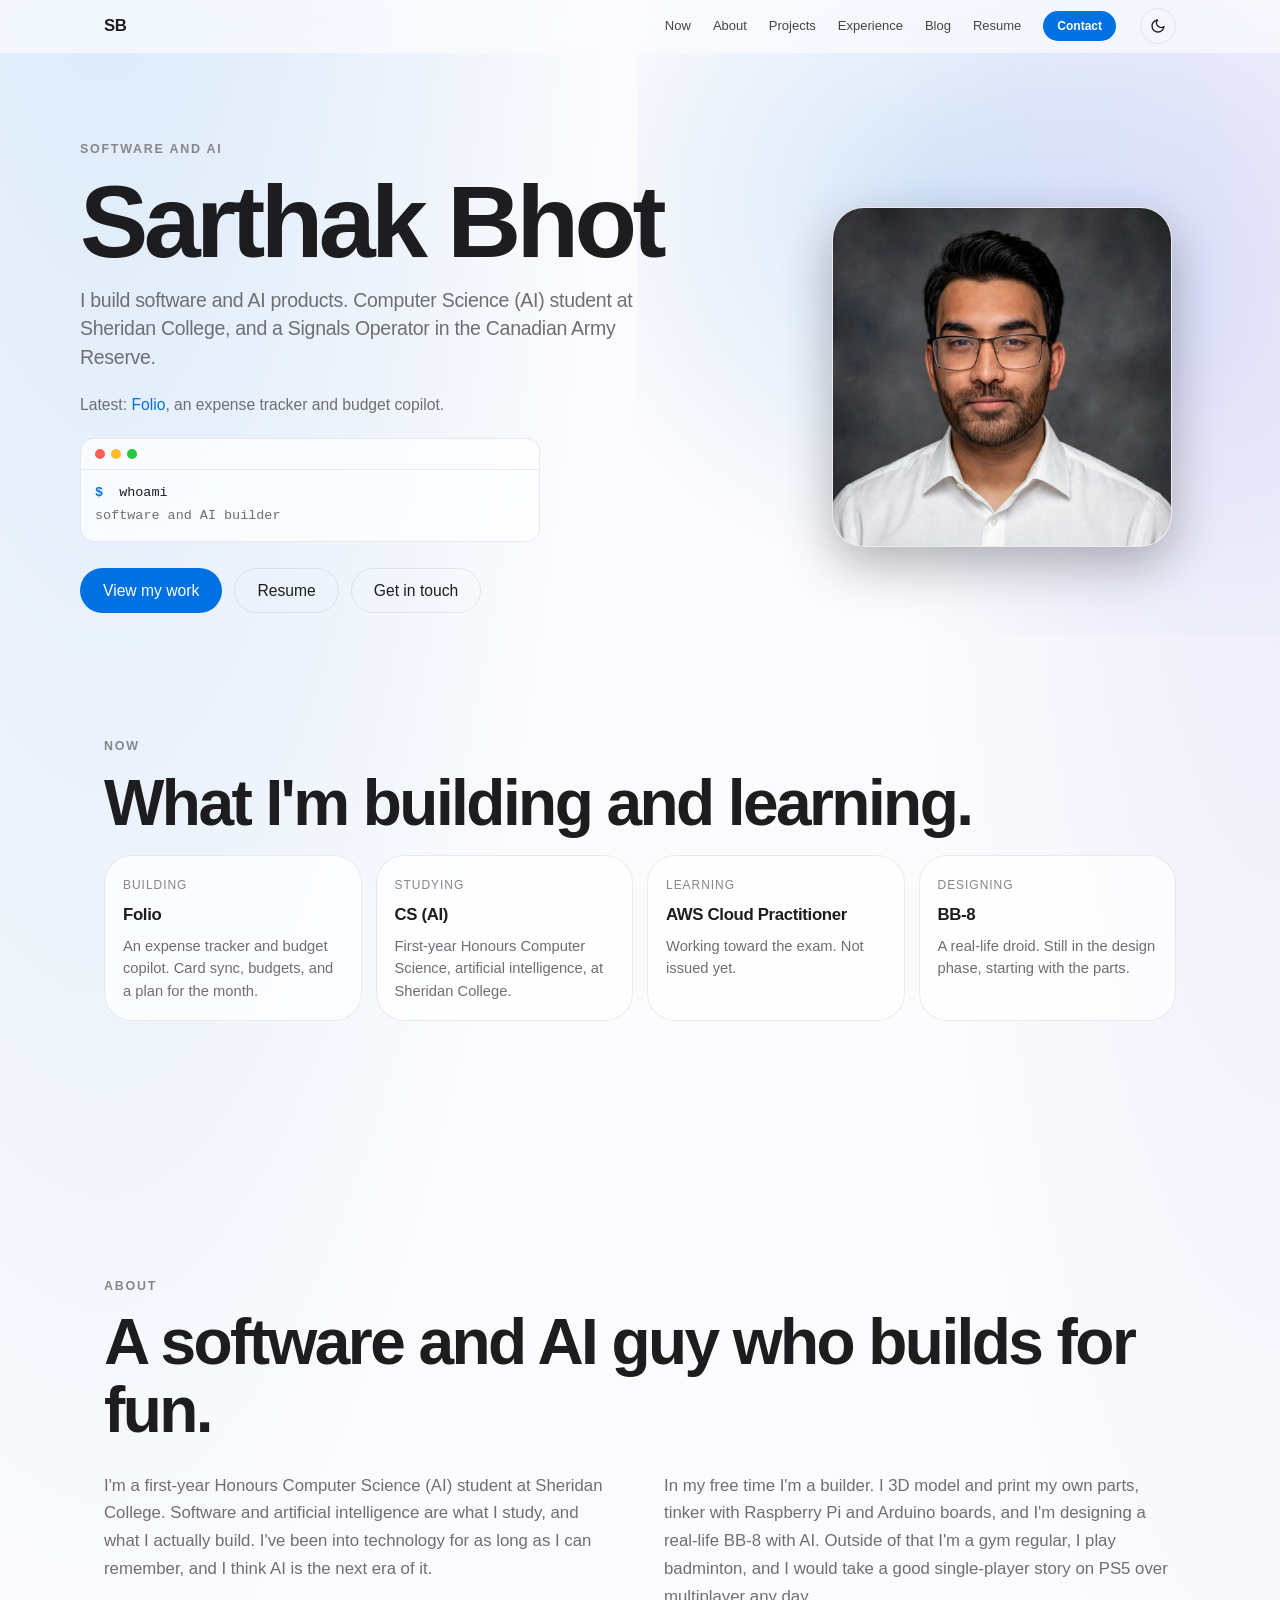
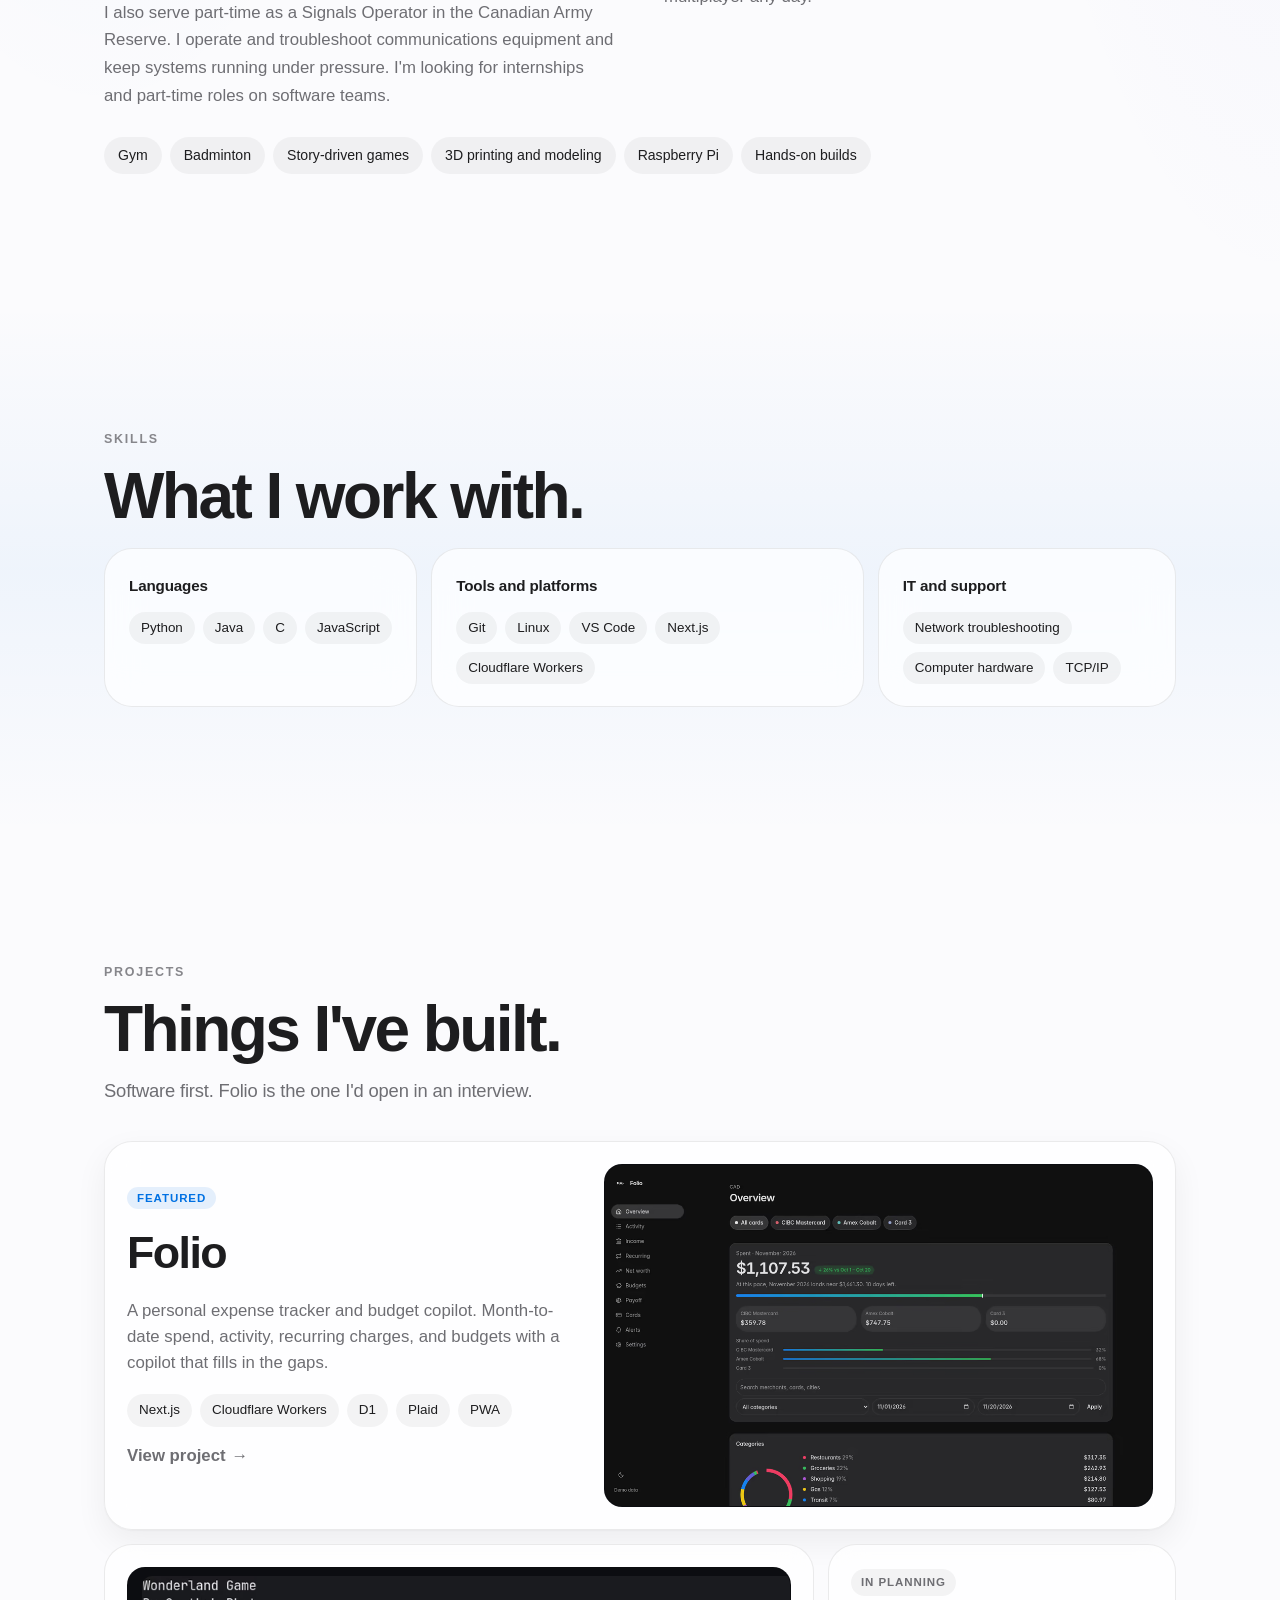
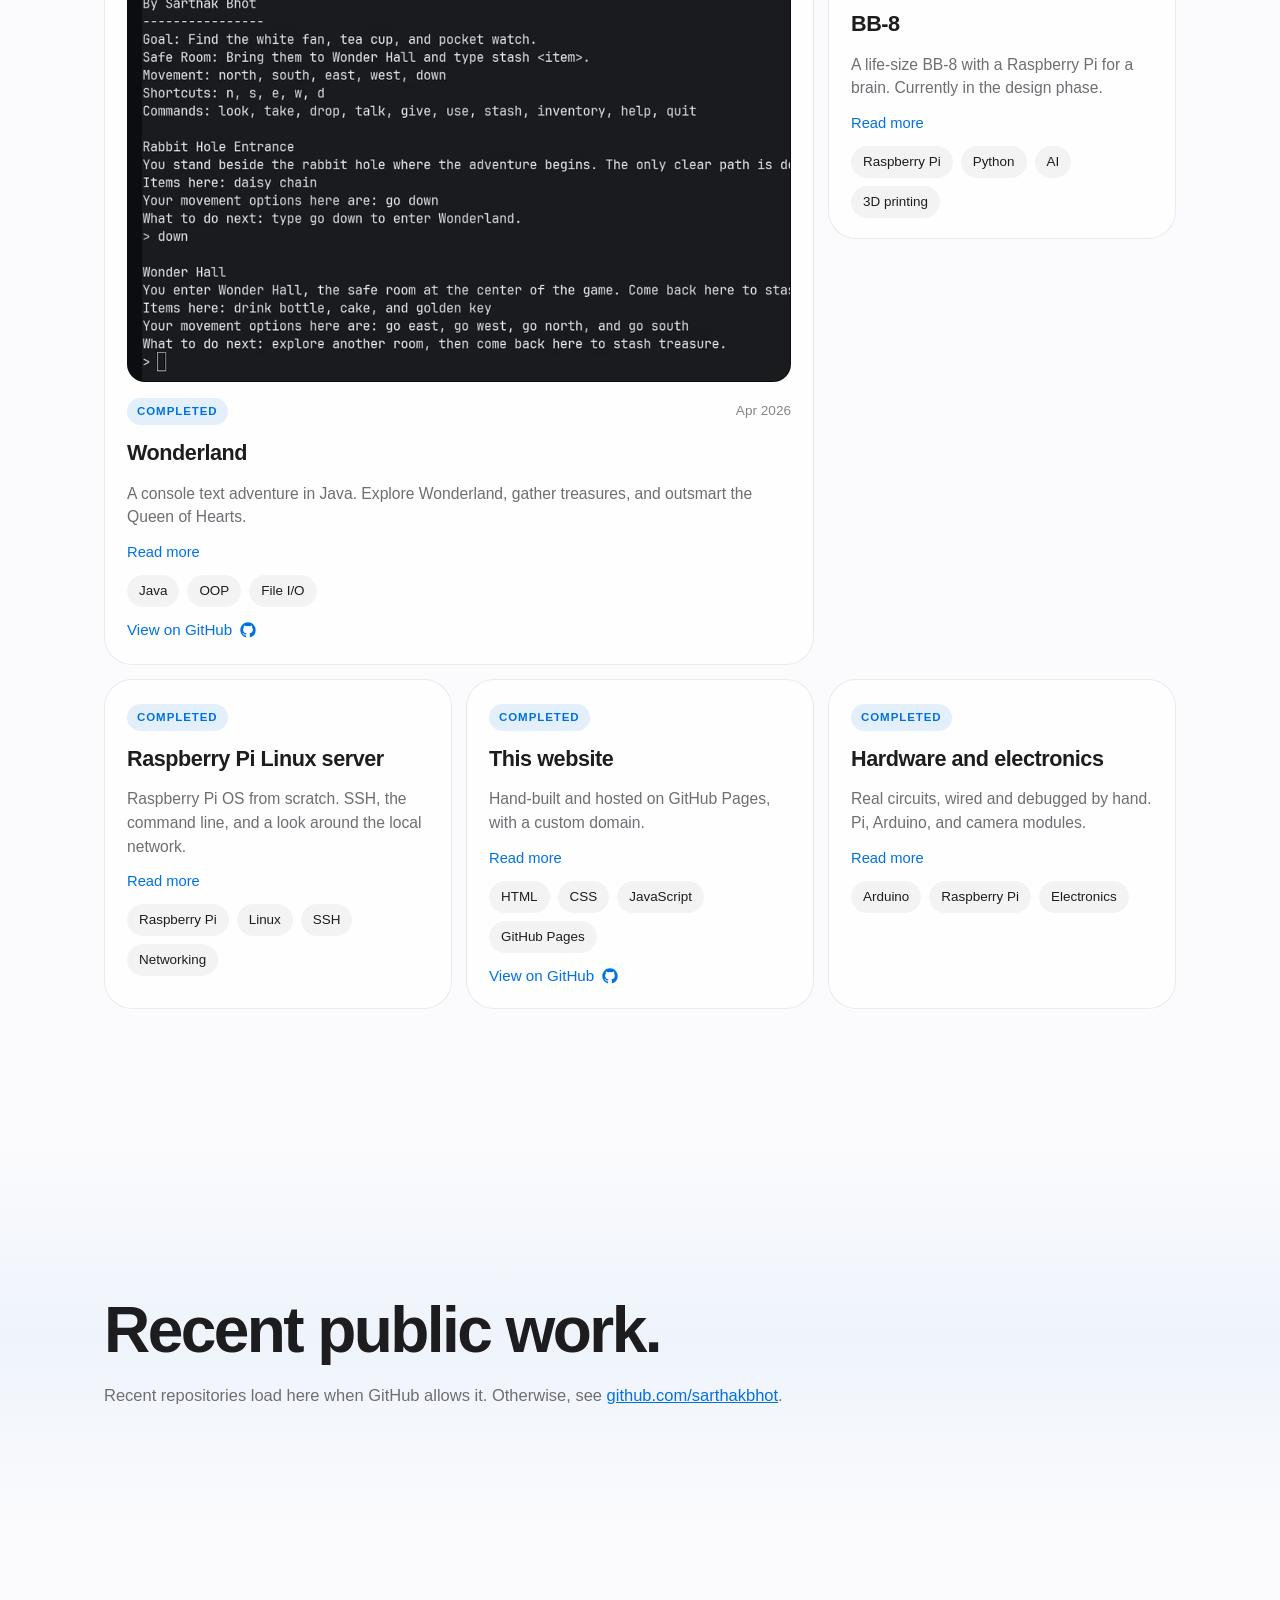
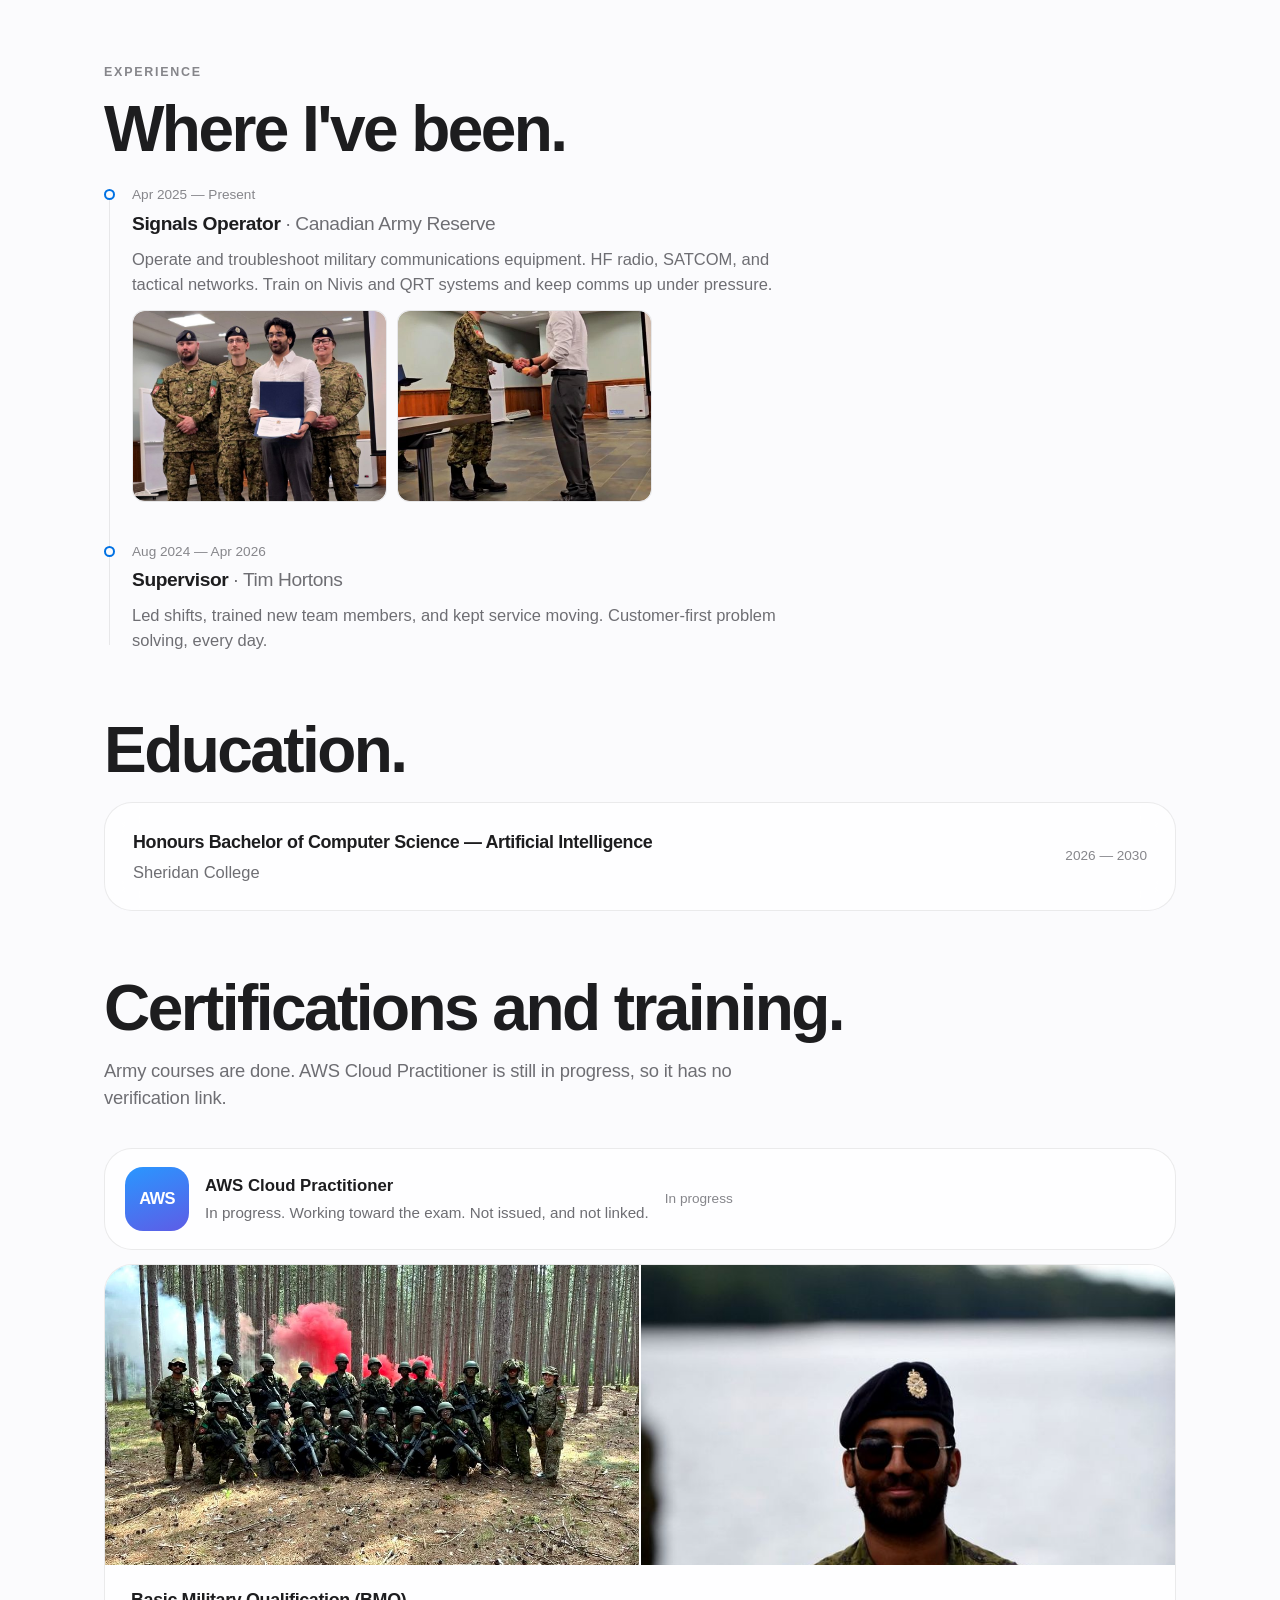
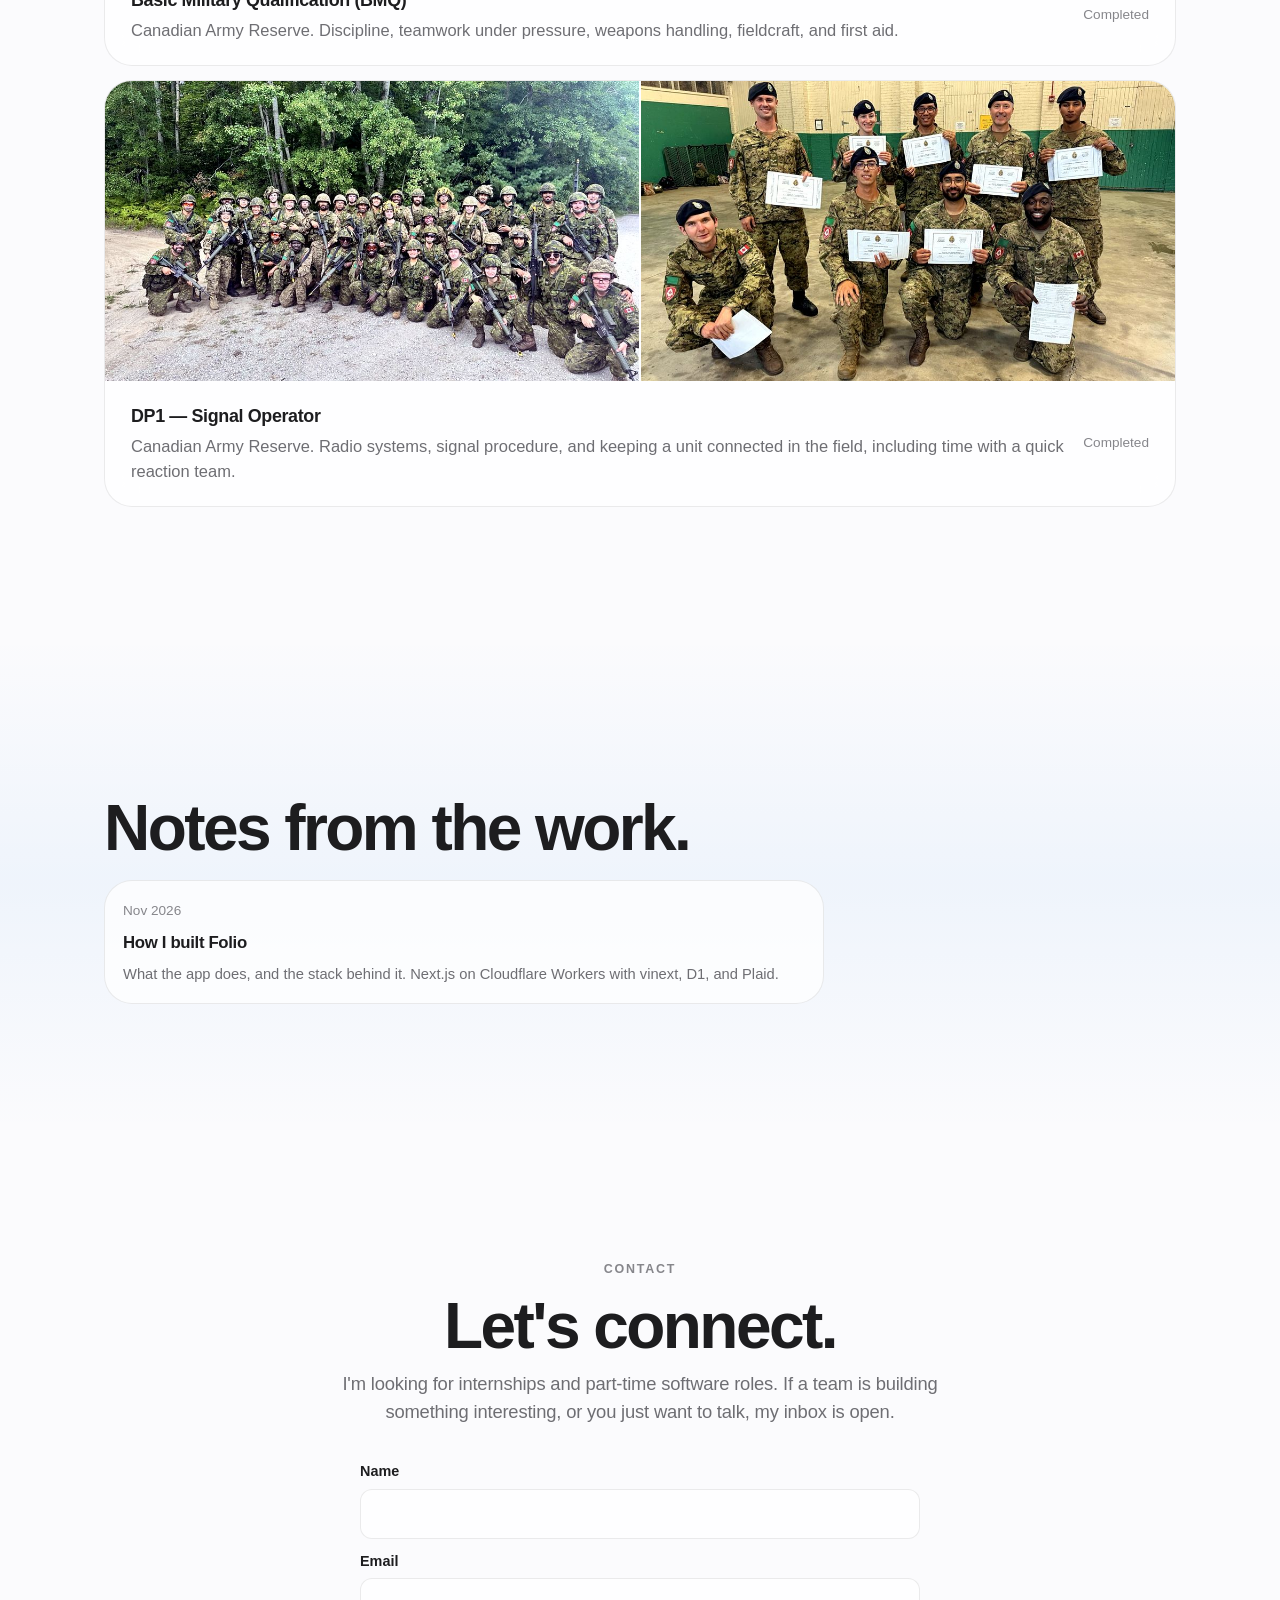
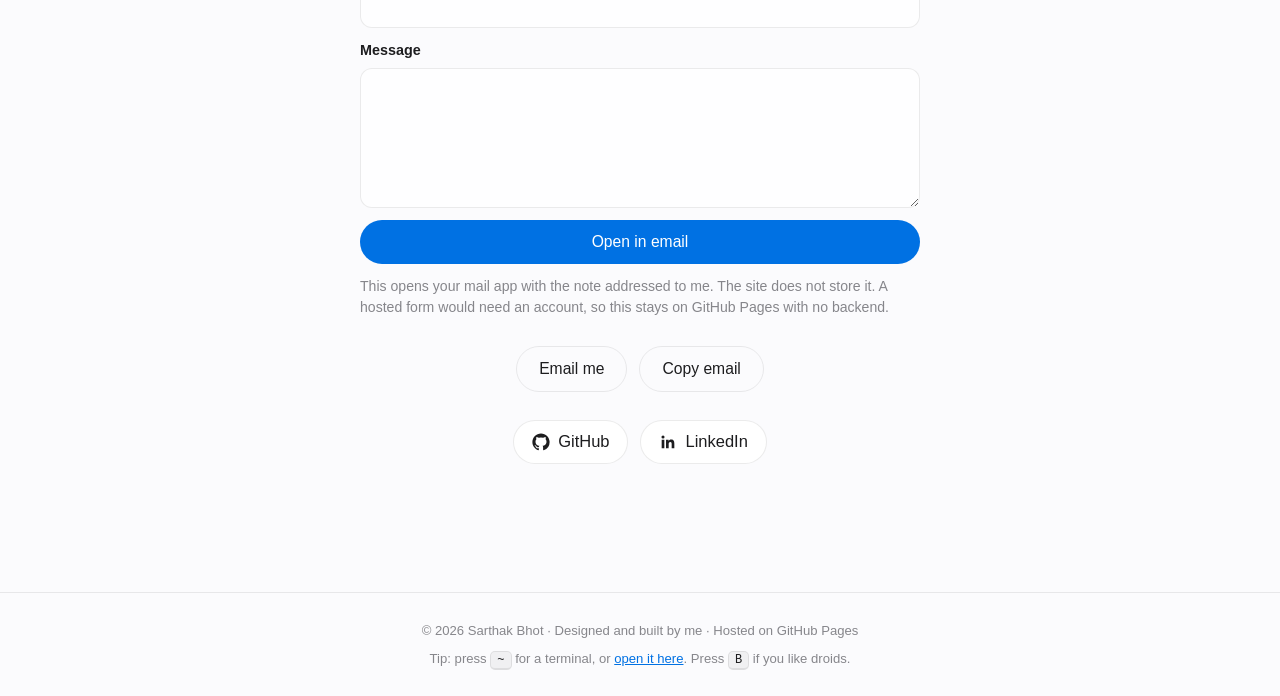
==== commit 26b9f6ed: "Add a Wonderland cover and refresh the Folio screenshots. The Wonderland home card uses the Wonder H" ====
--- a/index.html
+++ b/index.html
@@ -24,7 +24,7 @@
   <link rel="icon" href="/assets/favicon-32.png" type="image/png" sizes="32x32" />
   <link rel="apple-touch-icon" href="/assets/apple-touch-icon.png" />
   <link rel="preload" as="image" href="/assets/headshot-960.jpg" />
-  <link rel="stylesheet" href="/styles.css?v=47" />
+  <link rel="stylesheet" href="/styles.css?v=48" />
   <script>
     (function () {
       try {
@@ -213,23 +213,31 @@
         </a>
 
         <div class="projects-grid">
-          <article class="project-card reveal">
-            <div class="project-top">
-              <span class="status done">Completed</span>
-              <span class="project-date">Apr 2026</span>
-            </div>
-            <h3>Wonderland</h3>
-            <p class="project-teaser">A console text adventure in Java. Explore Wonderland, gather treasures, and outsmart the Queen of Hearts.</p>
-            <details class="project-more">
-              <summary><span class="more">Read more</span><span class="less">Show less</span></summary>
-              <p>Six connected locations, hidden treasures, and NPCs including the Mad Hatter and the Queen of Hearts, plus an inventory and a stash. The world loads from plain text files. Pure Java, no dependencies.</p>
-            </details>
-            <div class="pills"><span>Java</span><span>OOP</span><span>File I/O</span></div>
-            <div class="card-links">
-            <a class="project-link" href="/projects/wonderland/">Case study</a>
-            <a class="project-link" href="https://github.com/sarthakbhot/wonderland-text-adventure" target="_blank" rel="noopener">View on GitHub
-              <svg viewBox="0 0 24 24" width="16" height="16" fill="currentColor" aria-hidden="true"><path d="M12 .5C5.65.5.5 5.65.5 12c0 5.08 3.29 9.39 7.86 10.91.58.11.79-.25.79-.55v-2.15c-3.2.7-3.87-1.36-3.87-1.36-.52-1.33-1.28-1.68-1.28-1.68-1.04-.71.08-.7.08-.7 1.15.08 1.76 1.18 1.76 1.18 1.03 1.76 2.7 1.25 3.36.96.1-.75.4-1.25.72-1.54-2.55-.29-5.24-1.28-5.24-5.69 0-1.26.45-2.28 1.18-3.09-.12-.29-.51-1.46.11-3.05 0 0 .96-.31 3.15 1.18a10.9 10.9 0 0 1 5.74 0c2.19-1.49 3.15-1.18 3.15-1.18.62 1.59.23 2.76.11 3.05.74.81 1.18 1.83 1.18 3.09 0 4.42-2.7 5.39-5.26 5.68.41.35.77 1.05.77 2.12v3.15c0 .3.2.67.8.55A11.51 11.51 0 0 0 23.5 12C23.5 5.65 18.35.5 12 .5z"/></svg>
-            </a>
+          <article class="project-card has-cover reveal">
+            <div class="project-body">
+              <div class="project-top">
+                <span class="status done">Completed</span>
+                <span class="project-date">Apr 2026</span>
+              </div>
+              <h3><a class="project-card-link" href="/projects/wonderland/">Wonderland</a></h3>
+              <p class="project-teaser">A console text adventure in Java. Explore Wonderland, gather treasures, and outsmart the Queen of Hearts.</p>
+              <details class="project-more">
+                <summary><span class="more">Read more</span><span class="less">Show less</span></summary>
+                <p>Six connected locations, hidden treasures, and NPCs including the Mad Hatter and the Queen of Hearts, plus an inventory and a stash. The world loads from plain text files. Pure Java, no dependencies.</p>
+              </details>
+              <div class="pills"><span>Java</span><span>OOP</span><span>File I/O</span></div>
+              <div class="card-links">
+                <a class="project-link" href="https://github.com/sarthakbhot/wonderland-text-adventure" target="_blank" rel="noopener">View on GitHub
+                  <svg viewBox="0 0 24 24" width="16" height="16" fill="currentColor" aria-hidden="true"><path d="M12 .5C5.65.5.5 5.65.5 12c0 5.08 3.29 9.39 7.86 10.91.58.11.79-.25.79-.55v-2.15c-3.2.7-3.87-1.36-3.87-1.36-.52-1.33-1.28-1.68-1.28-1.68-1.04-.71.08-.7.08-.7 1.15.08 1.76 1.18 1.76 1.18 1.03 1.76 2.7 1.25 3.36.96.1-.75.4-1.25.72-1.54-2.55-.29-5.24-1.28-5.24-5.69 0-1.26.45-2.28 1.18-3.09-.12-.29-.51-1.46.11-3.05 0 0 .96-.31 3.15 1.18a10.9 10.9 0 0 1 5.74 0c2.19-1.49 3.15-1.18 3.15-1.18.62 1.59.23 2.76.11 3.05.74.81 1.18 1.83 1.18 3.09 0 4.42-2.7 5.39-5.26 5.68.41.35.77 1.05.77 2.12v3.15c0 .3.2.67.8.55A11.51 11.51 0 0 0 23.5 12C23.5 5.65 18.35.5 12 .5z"/></svg>
+                </a>
+              </div>
+            </div>
+            <div class="feature-media project-media">
+              <picture>
+                <source type="image/avif" srcset="/assets/wonderland/wonder-hall-1080.avif 1080w, /assets/wonderland/wonder-hall.avif 1570w" sizes="(max-width: 900px) calc(100vw - 36px), 680px" />
+                <source type="image/webp" srcset="/assets/wonderland/wonder-hall-1080.webp 1080w, /assets/wonderland/wonder-hall.webp 1570w" sizes="(max-width: 900px) calc(100vw - 36px), 680px" />
+                <img src="/assets/wonderland/wonder-hall.png" width="1570" height="761" alt="" loading="lazy" decoding="async" />
+              </picture>
             </div>
           </article>
 
@@ -237,35 +245,33 @@
             <div class="project-top">
               <span class="status planning">In planning</span>
             </div>
-            <h3>BB-8</h3>
+            <h3><a class="project-card-link" href="/projects/bb-8/">BB-8</a></h3>
             <p class="project-teaser">A life-size BB-8 with a Raspberry Pi for a brain. Currently in the design phase.</p>
             <details class="project-more">
               <summary><span class="more">Read more</span><span class="less">Show less</span></summary>
               <p>The plan is a Pi camera for face recognition, a speaker so it can greet people by name, and AI-driven interaction. I'm starting by 3D modeling the parts.</p>
             </details>
             <div class="pills"><span>Raspberry Pi</span><span>Python</span><span>AI</span><span>3D printing</span></div>
-            <a class="project-link" href="/projects/bb-8/">Case study</a>
           </article>
 
           <article class="project-card reveal">
             <div class="project-top">
               <span class="status done">Completed</span>
             </div>
-            <h3>Raspberry Pi Linux server</h3>
+            <h3><a class="project-card-link" href="/projects/pi-server/">Raspberry Pi Linux server</a></h3>
             <p class="project-teaser">Raspberry Pi OS from scratch. SSH, the command line, and a look around the local network.</p>
             <details class="project-more">
               <summary><span class="more">Read more</span><span class="less">Show less</span></summary>
               <p>I set up Raspberry Pi OS, turned on SSH, and practiced command-line administration, networking, and Nmap on my own network.</p>
             </details>
             <div class="pills"><span>Raspberry Pi</span><span>Linux</span><span>SSH</span><span>Networking</span></div>
-            <a class="project-link" href="/projects/pi-server/">Case study</a>
           </article>
 
           <article class="project-card reveal">
             <div class="project-top">
               <span class="status done">Completed</span>
             </div>
-            <h3>This website</h3>
+            <h3><a class="project-card-link" href="/projects/this-site/">This website</a></h3>
             <p class="project-teaser">Hand-built and hosted on GitHub Pages, with a custom domain.</p>
             <details class="project-more">
               <summary><span class="more">Read more</span><span class="less">Show less</span></summary>
@@ -273,7 +279,6 @@
             </details>
             <div class="pills"><span>HTML</span><span>CSS</span><span>JavaScript</span><span>GitHub Pages</span></div>
             <div class="card-links">
-            <a class="project-link" href="/projects/this-site/">Case study</a>
             <a class="project-link" href="https://github.com/sarthakbhot/sarthakbhot.github.io" target="_blank" rel="noopener">View on GitHub
               <svg viewBox="0 0 24 24" width="16" height="16" fill="currentColor" aria-hidden="true"><path d="M12 .5C5.65.5.5 5.65.5 12c0 5.08 3.29 9.39 7.86 10.91.58.11.79-.25.79-.55v-2.15c-3.2.7-3.87-1.36-3.87-1.36-.52-1.33-1.28-1.68-1.28-1.68-1.04-.71.08-.7.08-.7 1.15.08 1.76 1.18 1.76 1.18 1.03 1.76 2.7 1.25 3.36.96.1-.75.4-1.25.72-1.54-2.55-.29-5.24-1.28-5.24-5.69 0-1.26.45-2.28 1.18-3.09-.12-.29-.51-1.46.11-3.05 0 0 .96-.31 3.15 1.18a10.9 10.9 0 0 1 5.74 0c2.19-1.49 3.15-1.18 3.15-1.18.62 1.59.23 2.76.11 3.05.74.81 1.18 1.83 1.18 3.09 0 4.42-2.7 5.39-5.26 5.68.41.35.77 1.05.77 2.12v3.15c0 .3.2.67.8.55A11.51 11.51 0 0 0 23.5 12C23.5 5.65 18.35.5 12 .5z"/></svg>
             </a>
@@ -284,14 +289,13 @@
             <div class="project-top">
               <span class="status done">Completed</span>
             </div>
-            <h3>Hardware and electronics</h3>
+            <h3><a class="project-card-link" href="/projects/hardware/">Hardware and electronics</a></h3>
             <p class="project-teaser">Real circuits, wired and debugged by hand. Pi, Arduino, and camera modules.</p>
             <details class="project-more">
               <summary><span class="more">Read more</span><span class="less">Show less</span></summary>
               <p>Configuration and troubleshooting across Raspberry Pi, Arduino Uno, Raspberry Pi Pico, and camera modules. Wiring, flashing, and debugging the actual board.</p>
             </details>
             <div class="pills"><span>Arduino</span><span>Raspberry Pi</span><span>Electronics</span></div>
-            <a class="project-link" href="/projects/hardware/">Case study</a>
           </article>
         </div>
       </div>
--- a/styles.css
+++ b/styles.css
@@ -534,6 +534,38 @@
   gap: 12px;
   box-shadow: inset 0 1px 0 rgba(255, 255, 255, 0.06);
   transition: border-color 0.25s, transform 0.35s cubic-bezier(0.22, 1, 0.36, 1), box-shadow 0.35s;
+  position: relative;
+  z-index: 0;
+}
+.project-card.has-cover {
+  display: flex;
+  flex-direction: column;
+  gap: 16px;
+  padding: 22px;
+}
+.project-card.has-cover .feature-media {
+  order: -1;
+  flex: none;
+  width: 100%;
+  position: relative;
+  z-index: 0;
+}
+.project-card.has-cover .feature-media picture {
+  position: absolute;
+  inset: 8px 0 8px 14px;
+  border-radius: 10px;
+  overflow: hidden;
+}
+.project-card.has-cover .feature-media img {
+  object-position: left center;
+}
+.project-card:nth-child(2) { align-self: start; }
+.project-body {
+  display: flex;
+  flex-direction: column;
+  gap: 12px;
+  min-width: 0;
+  height: 100%;
 }
 @media (hover: hover) {
   .project-card:hover { border-color: color-mix(in srgb, var(--accent) 50%, var(--glass-border)); transform: translateY(-3px); }
@@ -555,6 +587,26 @@
   font-size: 1.35rem;
   font-weight: 600;
   letter-spacing: -0.02em;
+}
+.project-card h3 a.project-card-link {
+  color: inherit;
+  text-decoration: none;
+}
+.project-card h3 a.project-card-link::after {
+  content: "";
+  position: absolute;
+  inset: 0;
+  z-index: 1;
+}
+.project-card:has(.project-card-link:focus-visible) {
+  outline: 2px solid var(--accent);
+  outline-offset: 3px;
+}
+.project-card h3 a.project-card-link:focus-visible { outline: none; }
+.project-more,
+.card-links {
+  position: relative;
+  z-index: 2;
 }
 .project-card p, .project-teaser { color: var(--text-dim); font-size: 0.98rem; }
 .project-link {
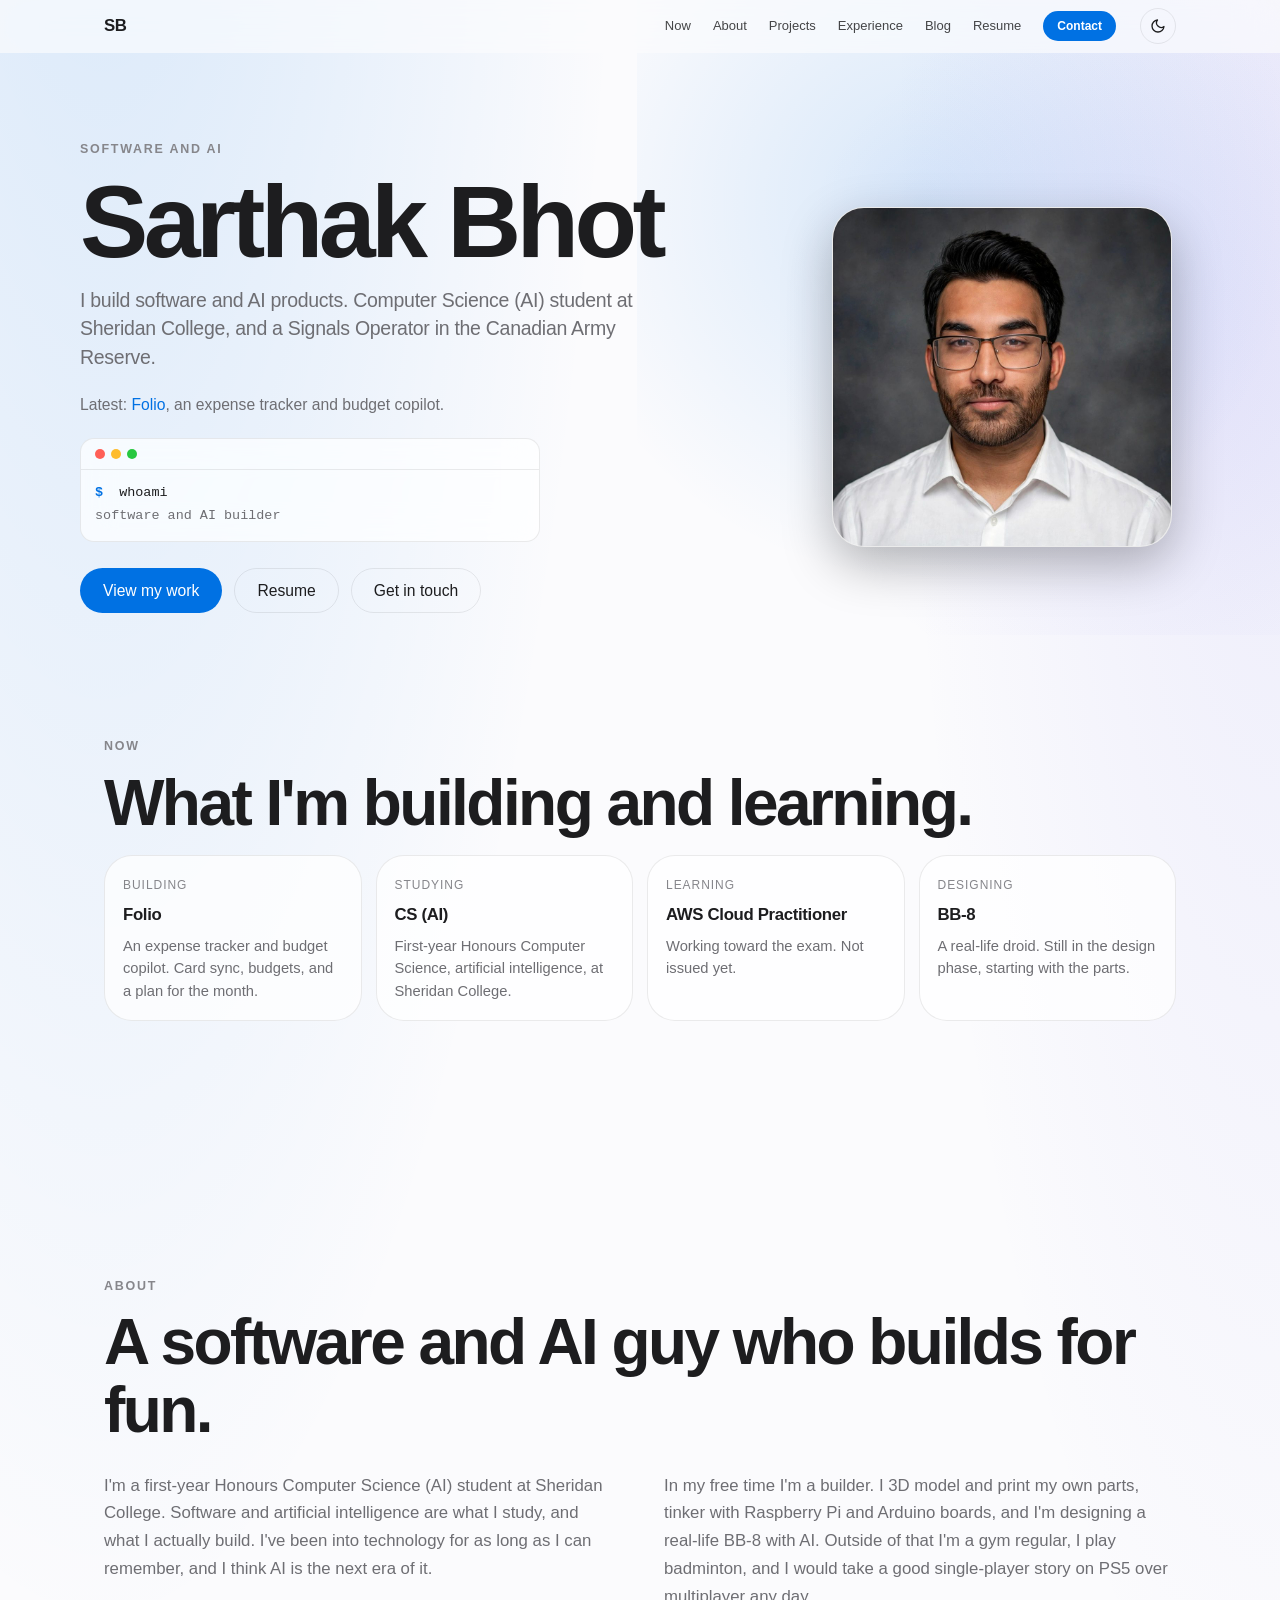
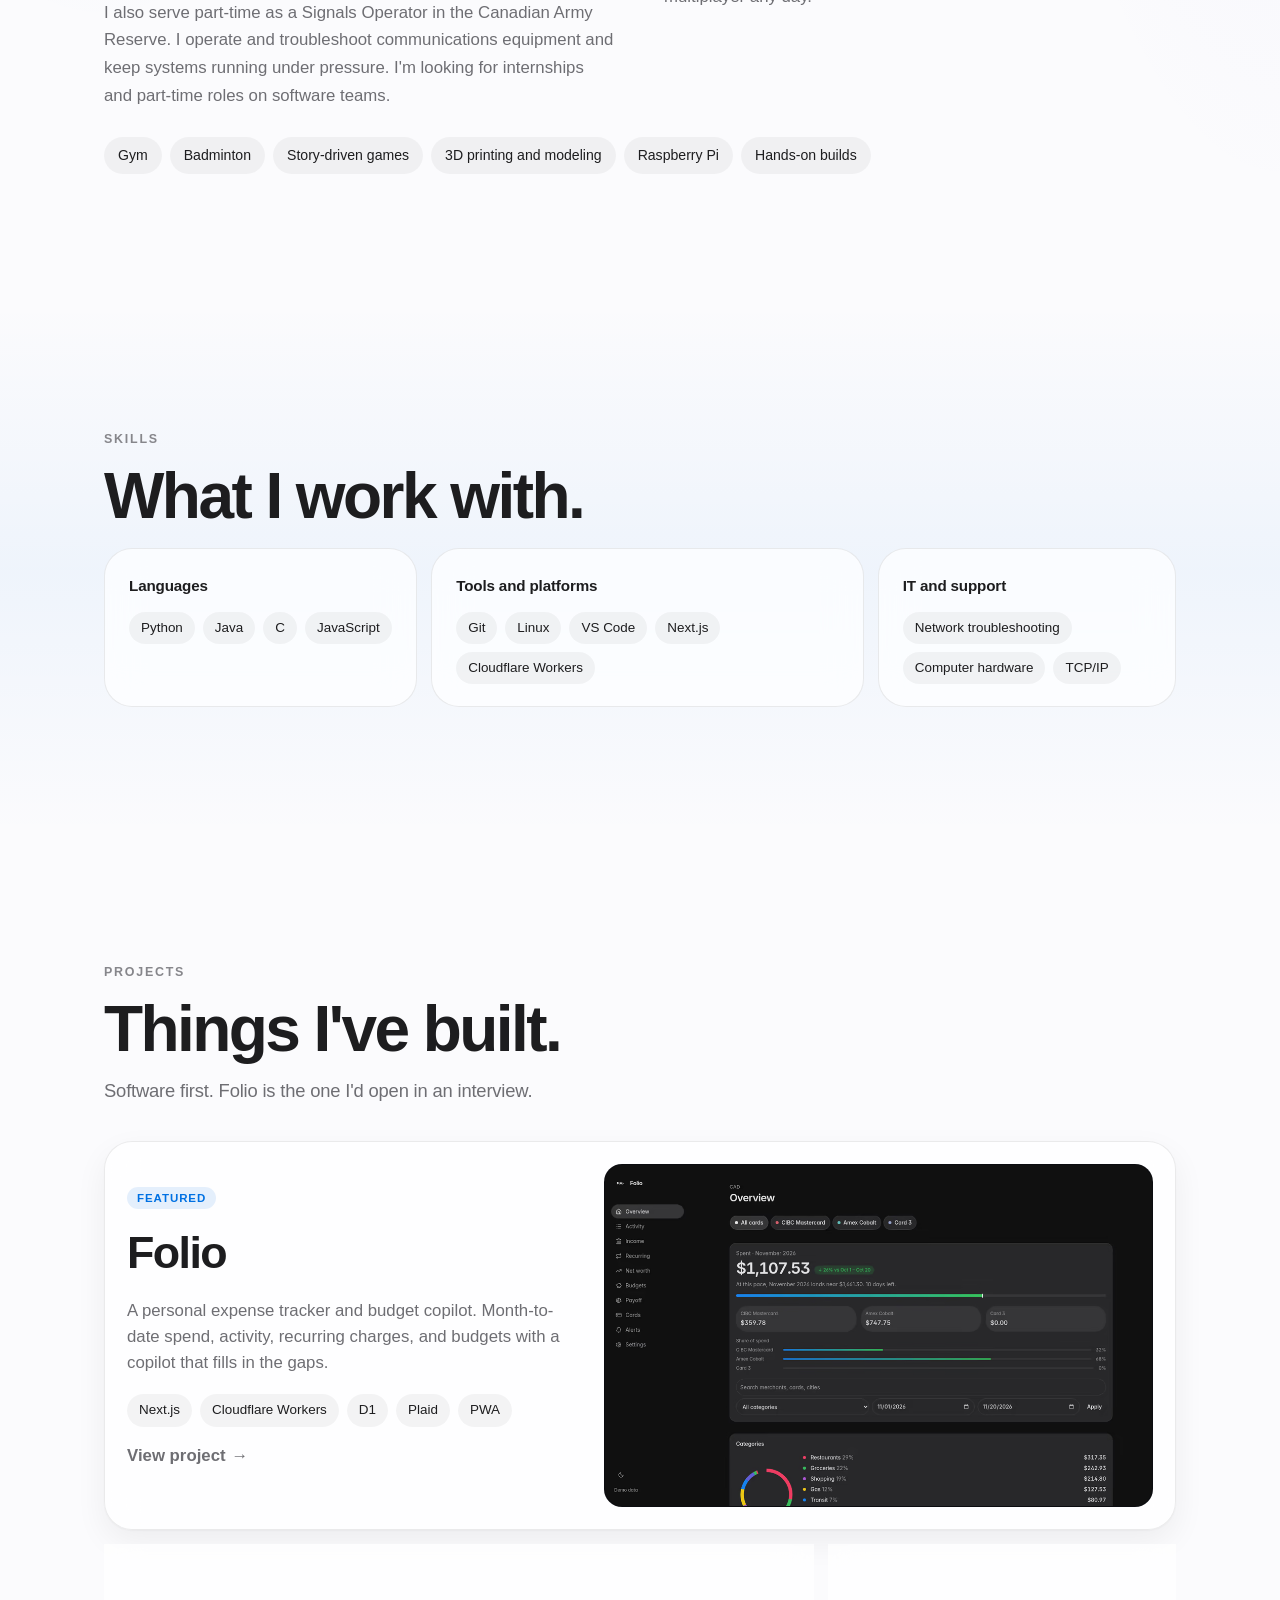
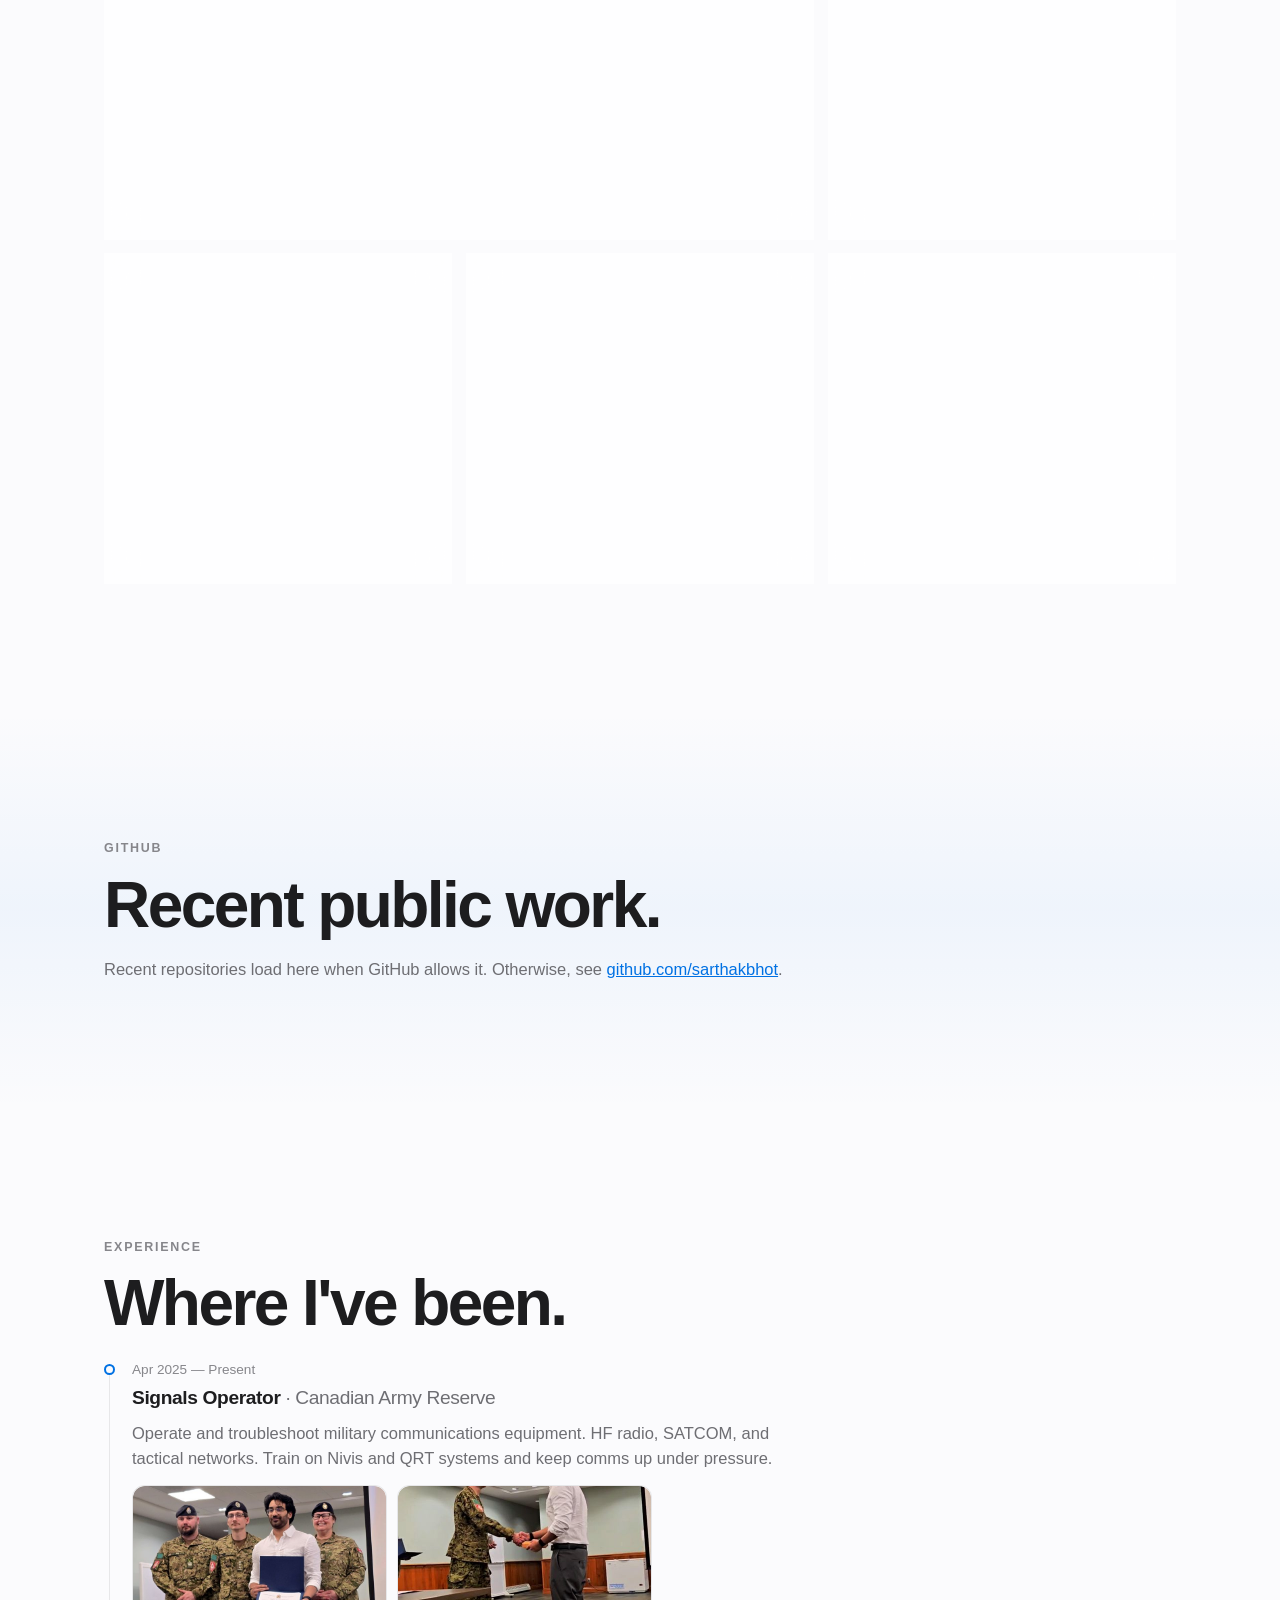
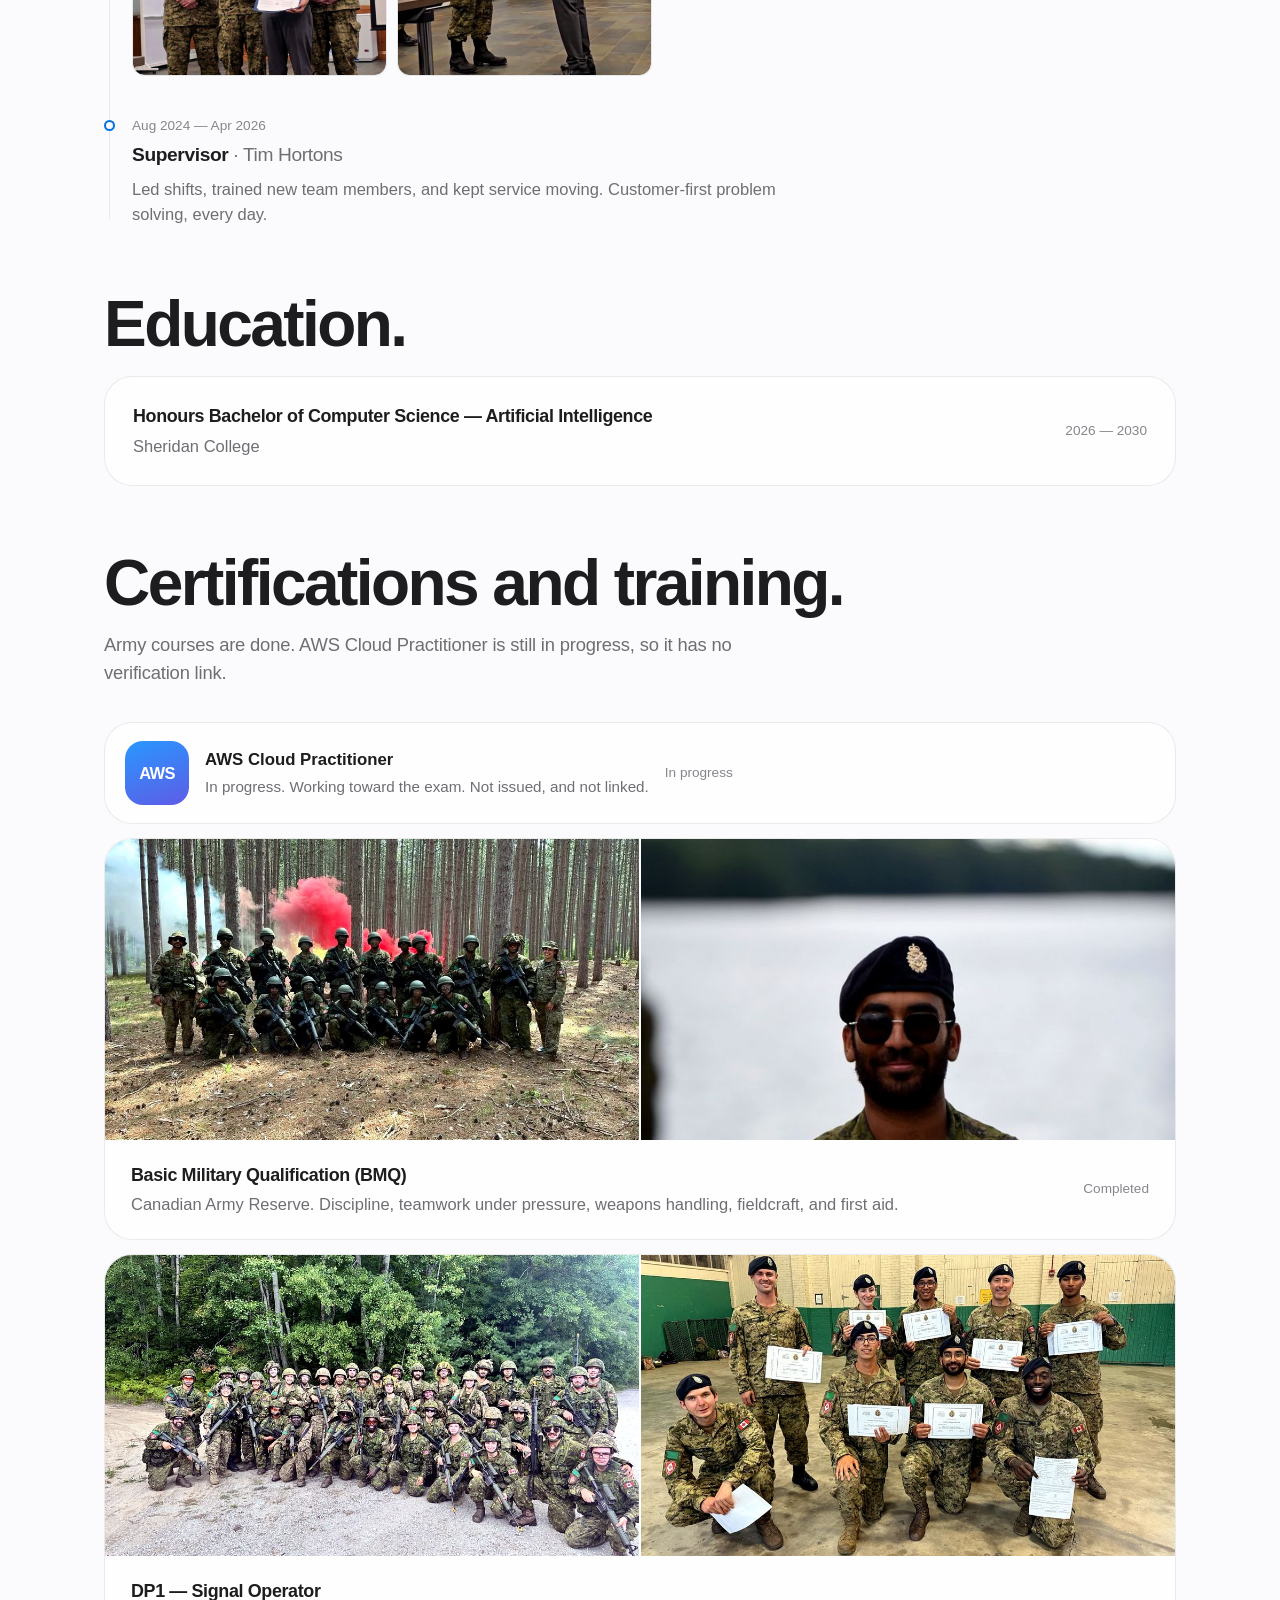
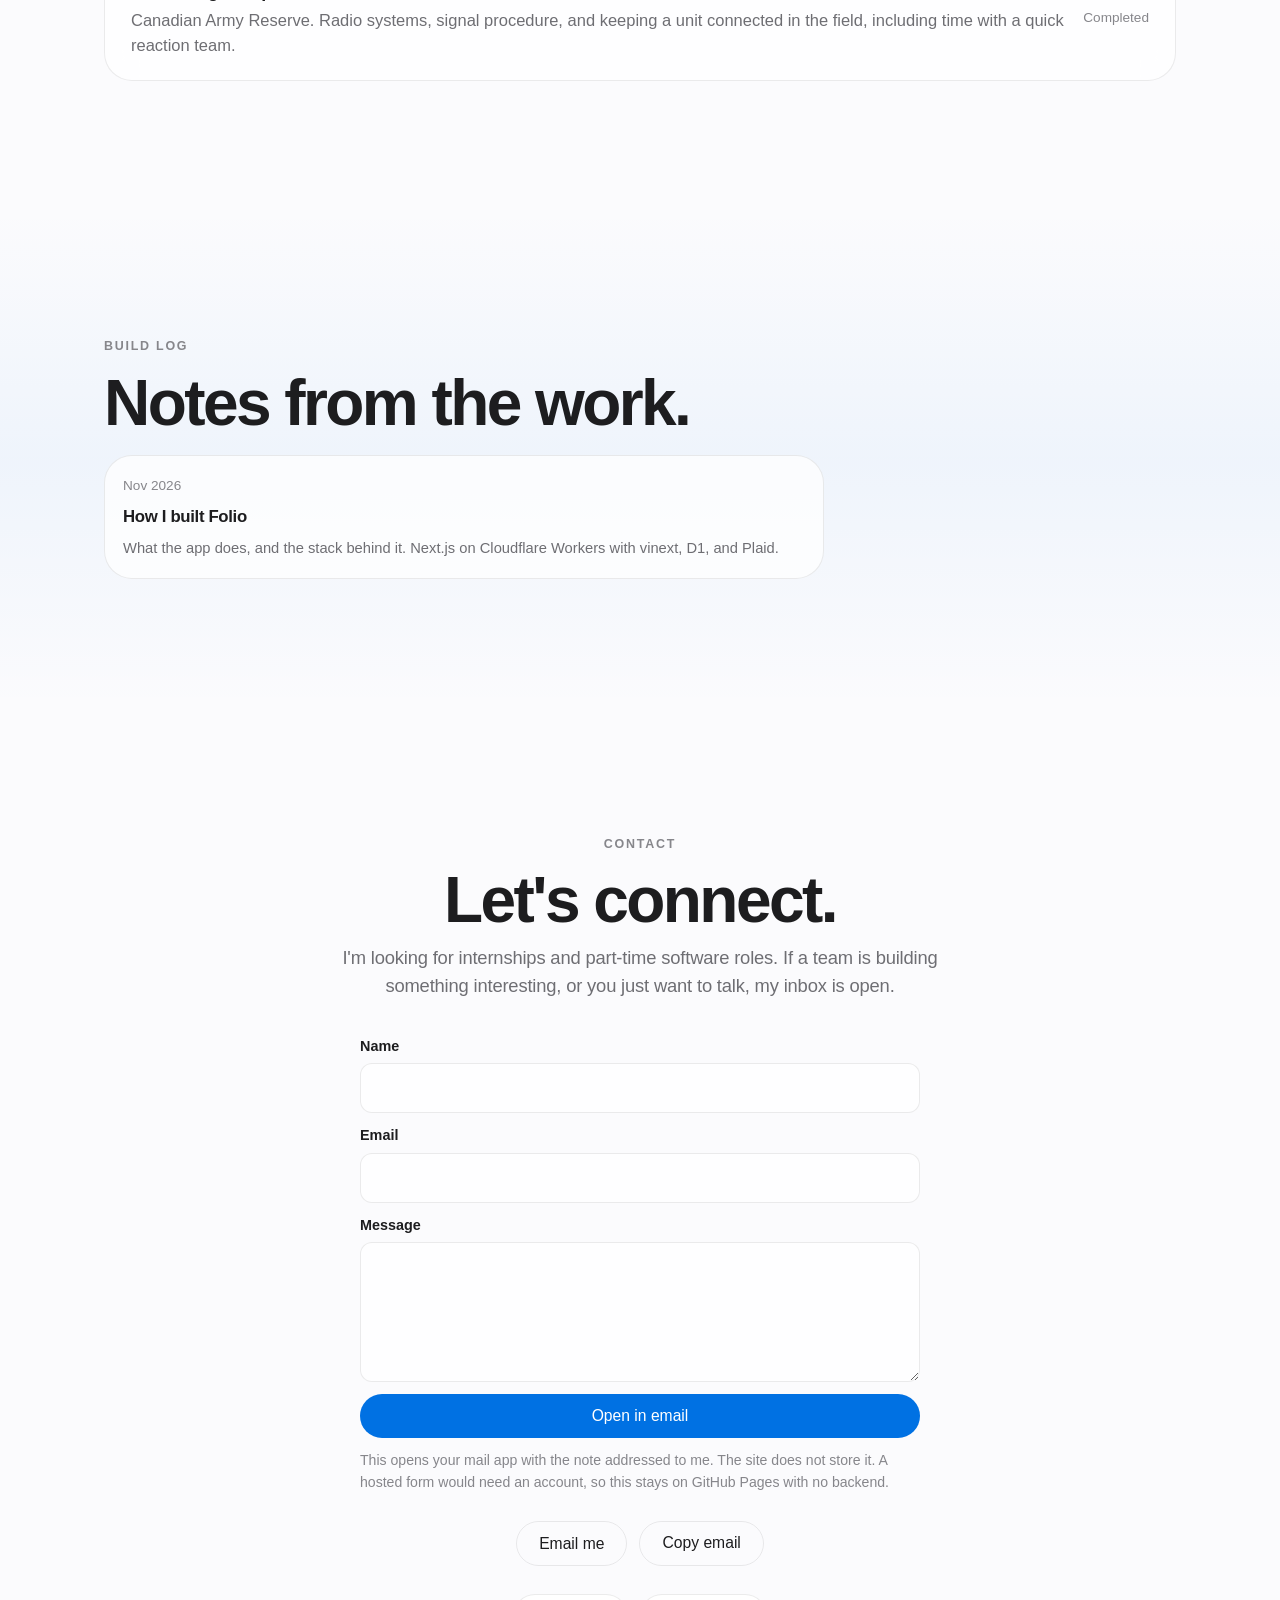
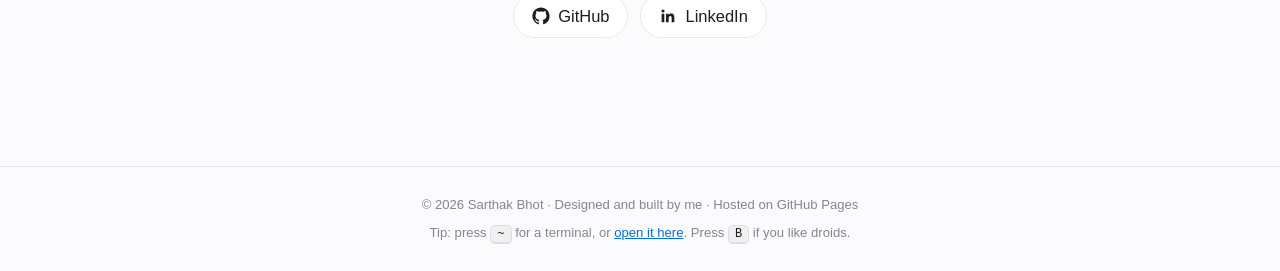
==== commit f050d5cf: "Remove the Wonderland cover from the home card. The home card is a text card again, still opening th" ====
--- a/index.html
+++ b/index.html
@@ -24,7 +24,7 @@
   <link rel="icon" href="/assets/favicon-32.png" type="image/png" sizes="32x32" />
   <link rel="apple-touch-icon" href="/assets/apple-touch-icon.png" />
   <link rel="preload" as="image" href="/assets/headshot-960.jpg" />
-  <link rel="stylesheet" href="/styles.css?v=48" />
+  <link rel="stylesheet" href="/styles.css?v=49" />
   <script>
     (function () {
       try {
@@ -213,31 +213,22 @@
         </a>
 
         <div class="projects-grid">
-          <article class="project-card has-cover reveal">
-            <div class="project-body">
-              <div class="project-top">
-                <span class="status done">Completed</span>
-                <span class="project-date">Apr 2026</span>
-              </div>
-              <h3><a class="project-card-link" href="/projects/wonderland/">Wonderland</a></h3>
-              <p class="project-teaser">A console text adventure in Java. Explore Wonderland, gather treasures, and outsmart the Queen of Hearts.</p>
-              <details class="project-more">
-                <summary><span class="more">Read more</span><span class="less">Show less</span></summary>
-                <p>Six connected locations, hidden treasures, and NPCs including the Mad Hatter and the Queen of Hearts, plus an inventory and a stash. The world loads from plain text files. Pure Java, no dependencies.</p>
-              </details>
-              <div class="pills"><span>Java</span><span>OOP</span><span>File I/O</span></div>
-              <div class="card-links">
-                <a class="project-link" href="https://github.com/sarthakbhot/wonderland-text-adventure" target="_blank" rel="noopener">View on GitHub
-                  <svg viewBox="0 0 24 24" width="16" height="16" fill="currentColor" aria-hidden="true"><path d="M12 .5C5.65.5.5 5.65.5 12c0 5.08 3.29 9.39 7.86 10.91.58.11.79-.25.79-.55v-2.15c-3.2.7-3.87-1.36-3.87-1.36-.52-1.33-1.28-1.68-1.28-1.68-1.04-.71.08-.7.08-.7 1.15.08 1.76 1.18 1.76 1.18 1.03 1.76 2.7 1.25 3.36.96.1-.75.4-1.25.72-1.54-2.55-.29-5.24-1.28-5.24-5.69 0-1.26.45-2.28 1.18-3.09-.12-.29-.51-1.46.11-3.05 0 0 .96-.31 3.15 1.18a10.9 10.9 0 0 1 5.74 0c2.19-1.49 3.15-1.18 3.15-1.18.62 1.59.23 2.76.11 3.05.74.81 1.18 1.83 1.18 3.09 0 4.42-2.7 5.39-5.26 5.68.41.35.77 1.05.77 2.12v3.15c0 .3.2.67.8.55A11.51 11.51 0 0 0 23.5 12C23.5 5.65 18.35.5 12 .5z"/></svg>
-                </a>
-              </div>
-            </div>
-            <div class="feature-media project-media">
-              <picture>
-                <source type="image/avif" srcset="/assets/wonderland/wonder-hall-1080.avif 1080w, /assets/wonderland/wonder-hall.avif 1570w" sizes="(max-width: 900px) calc(100vw - 36px), 680px" />
-                <source type="image/webp" srcset="/assets/wonderland/wonder-hall-1080.webp 1080w, /assets/wonderland/wonder-hall.webp 1570w" sizes="(max-width: 900px) calc(100vw - 36px), 680px" />
-                <img src="/assets/wonderland/wonder-hall.png" width="1570" height="761" alt="" loading="lazy" decoding="async" />
-              </picture>
+          <article class="project-card reveal">
+            <div class="project-top">
+              <span class="status done">Completed</span>
+              <span class="project-date">Apr 2026</span>
+            </div>
+            <h3><a class="project-card-link" href="/projects/wonderland/">Wonderland</a></h3>
+            <p class="project-teaser">A console text adventure in Java. Explore Wonderland, gather treasures, and outsmart the Queen of Hearts.</p>
+            <details class="project-more">
+              <summary><span class="more">Read more</span><span class="less">Show less</span></summary>
+              <p>Six connected locations, hidden treasures, and NPCs including the Mad Hatter and the Queen of Hearts, plus an inventory and a stash. The world loads from plain text files. Pure Java, no dependencies.</p>
+            </details>
+            <div class="pills"><span>Java</span><span>OOP</span><span>File I/O</span></div>
+            <div class="card-links">
+            <a class="project-link" href="https://github.com/sarthakbhot/wonderland-text-adventure" target="_blank" rel="noopener">View on GitHub
+              <svg viewBox="0 0 24 24" width="16" height="16" fill="currentColor" aria-hidden="true"><path d="M12 .5C5.65.5.5 5.65.5 12c0 5.08 3.29 9.39 7.86 10.91.58.11.79-.25.79-.55v-2.15c-3.2.7-3.87-1.36-3.87-1.36-.52-1.33-1.28-1.68-1.28-1.68-1.04-.71.08-.7.08-.7 1.15.08 1.76 1.18 1.76 1.18 1.03 1.76 2.7 1.25 3.36.96.1-.75.4-1.25.72-1.54-2.55-.29-5.24-1.28-5.24-5.69 0-1.26.45-2.28 1.18-3.09-.12-.29-.51-1.46.11-3.05 0 0 .96-.31 3.15 1.18a10.9 10.9 0 0 1 5.74 0c2.19-1.49 3.15-1.18 3.15-1.18.62 1.59.23 2.76.11 3.05.74.81 1.18 1.83 1.18 3.09 0 4.42-2.7 5.39-5.26 5.68.41.35.77 1.05.77 2.12v3.15c0 .3.2.67.8.55A11.51 11.51 0 0 0 23.5 12C23.5 5.65 18.35.5 12 .5z"/></svg>
+            </a>
             </div>
           </article>
 
--- a/styles.css
+++ b/styles.css
@@ -537,36 +537,6 @@
   position: relative;
   z-index: 0;
 }
-.project-card.has-cover {
-  display: flex;
-  flex-direction: column;
-  gap: 16px;
-  padding: 22px;
-}
-.project-card.has-cover .feature-media {
-  order: -1;
-  flex: none;
-  width: 100%;
-  position: relative;
-  z-index: 0;
-}
-.project-card.has-cover .feature-media picture {
-  position: absolute;
-  inset: 8px 0 8px 14px;
-  border-radius: 10px;
-  overflow: hidden;
-}
-.project-card.has-cover .feature-media img {
-  object-position: left center;
-}
-.project-card:nth-child(2) { align-self: start; }
-.project-body {
-  display: flex;
-  flex-direction: column;
-  gap: 12px;
-  min-width: 0;
-  height: 100%;
-}
 @media (hover: hover) {
   .project-card:hover { border-color: color-mix(in srgb, var(--accent) 50%, var(--glass-border)); transform: translateY(-3px); }
 }
@@ -1189,7 +1159,7 @@
   .device-desktop { display: none; }
   .device-phone { width: 100%; border-radius: 32px; }
   .product-band { padding-top: 64px; }
-  .project-card { grid-column: auto; }
+  .projects-grid .project-card { grid-column: auto; }
   .hero-inner { gap: 18px; }
   .hero-text { display: flex; flex-direction: column; align-items: center; }
   .hero-sub, .terminal, .hero-note { margin-left: auto; margin-right: auto; }
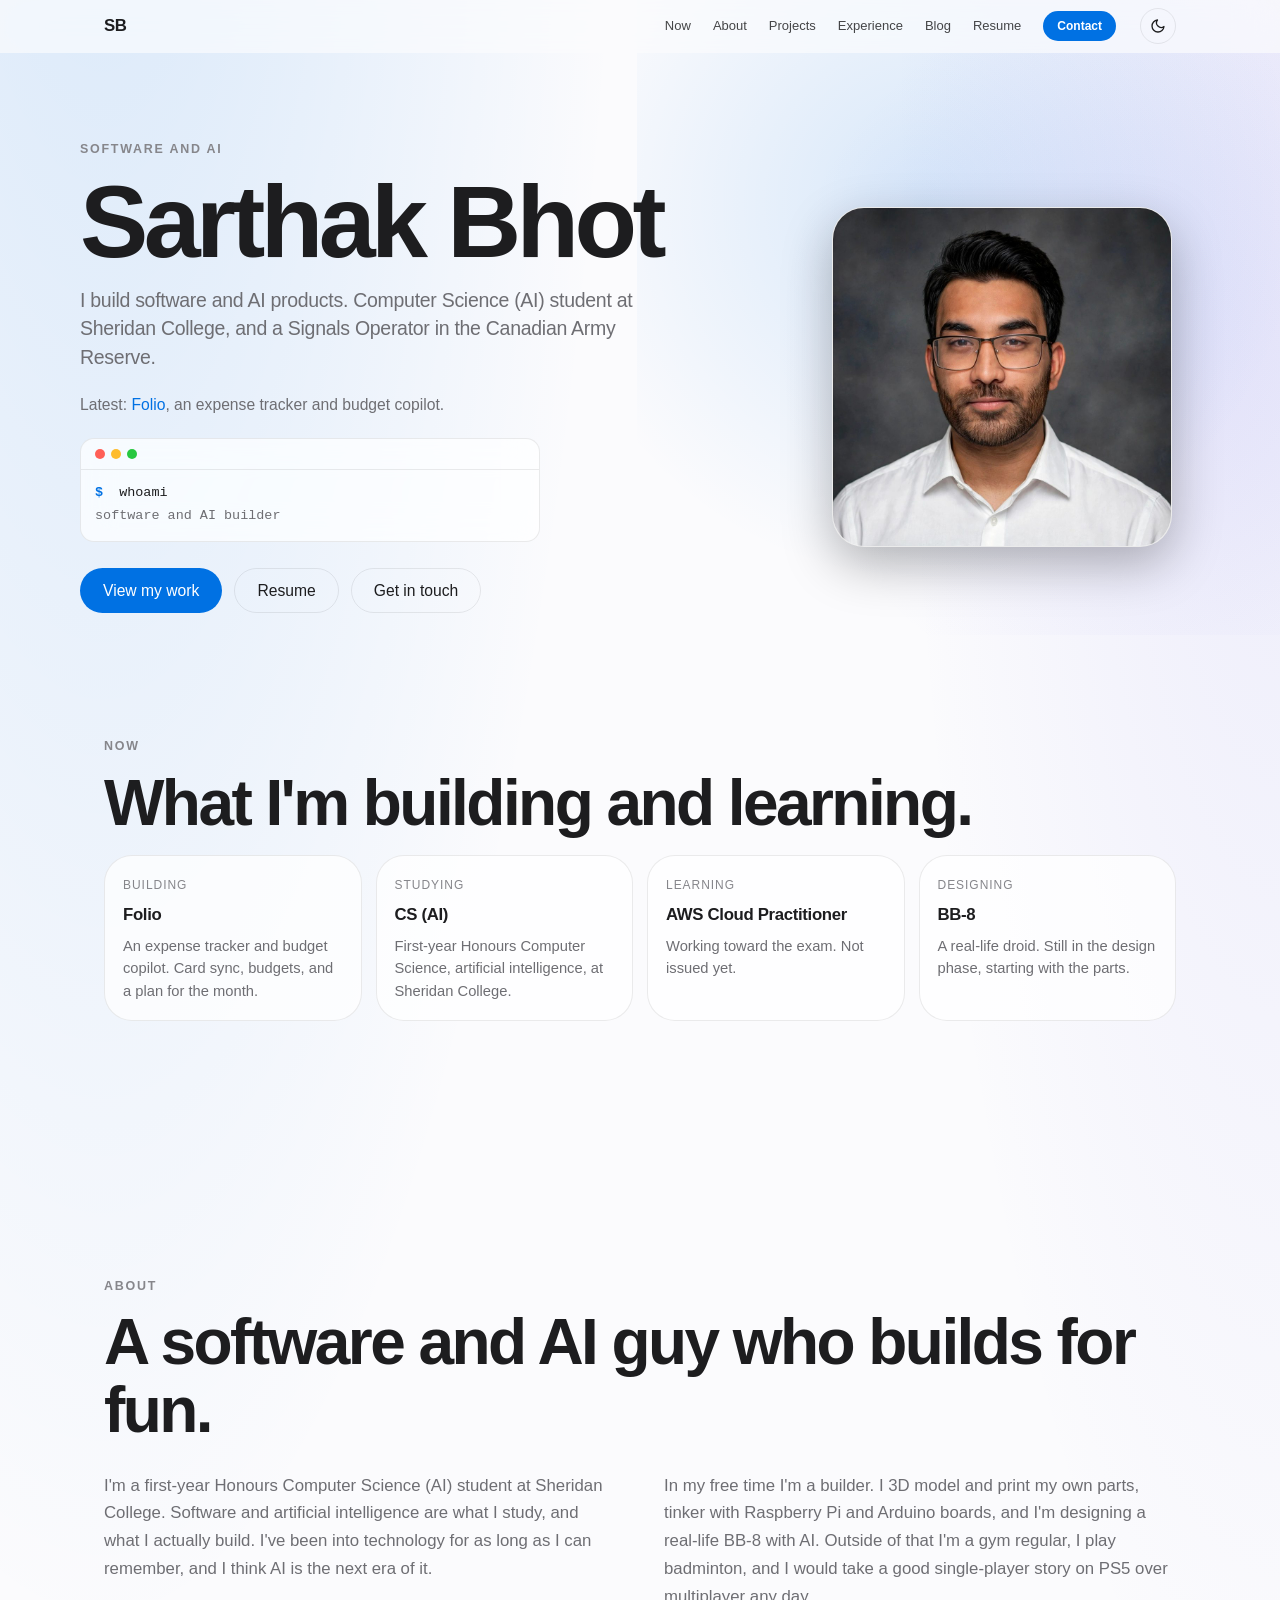
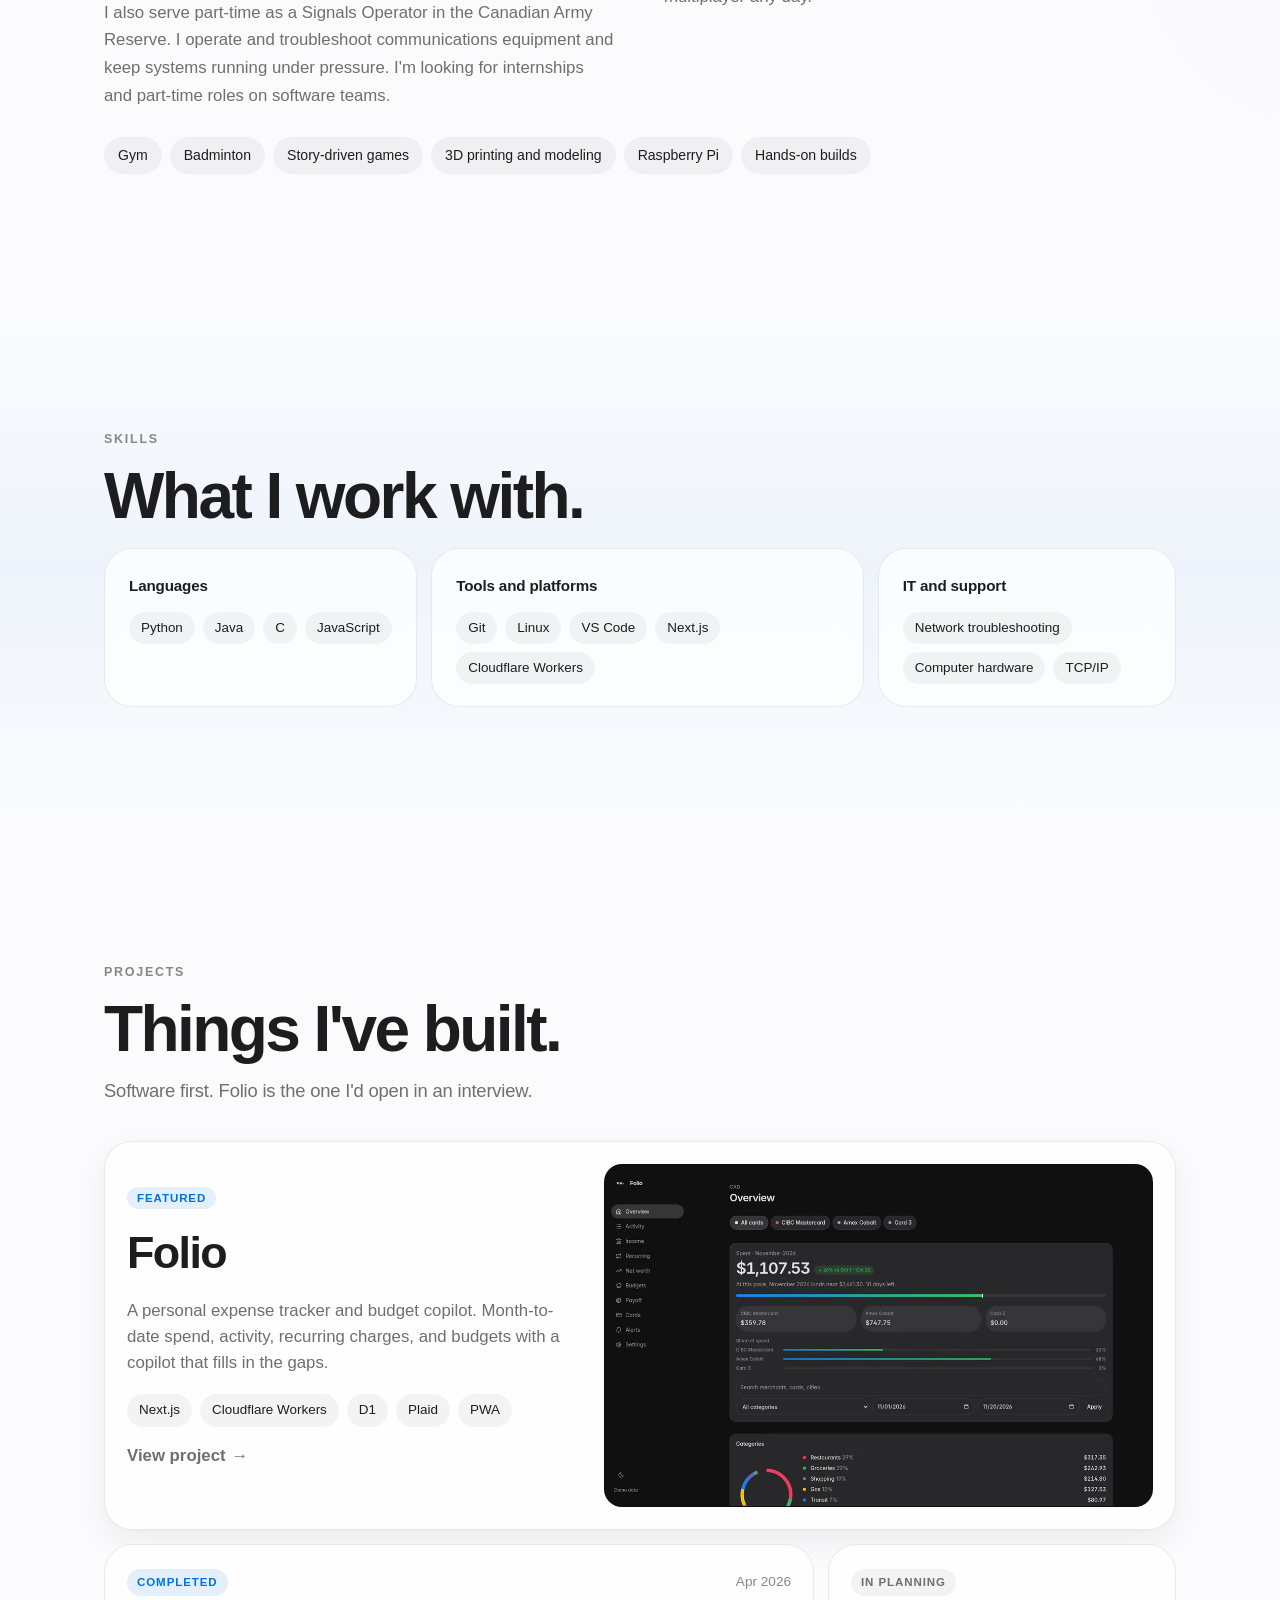
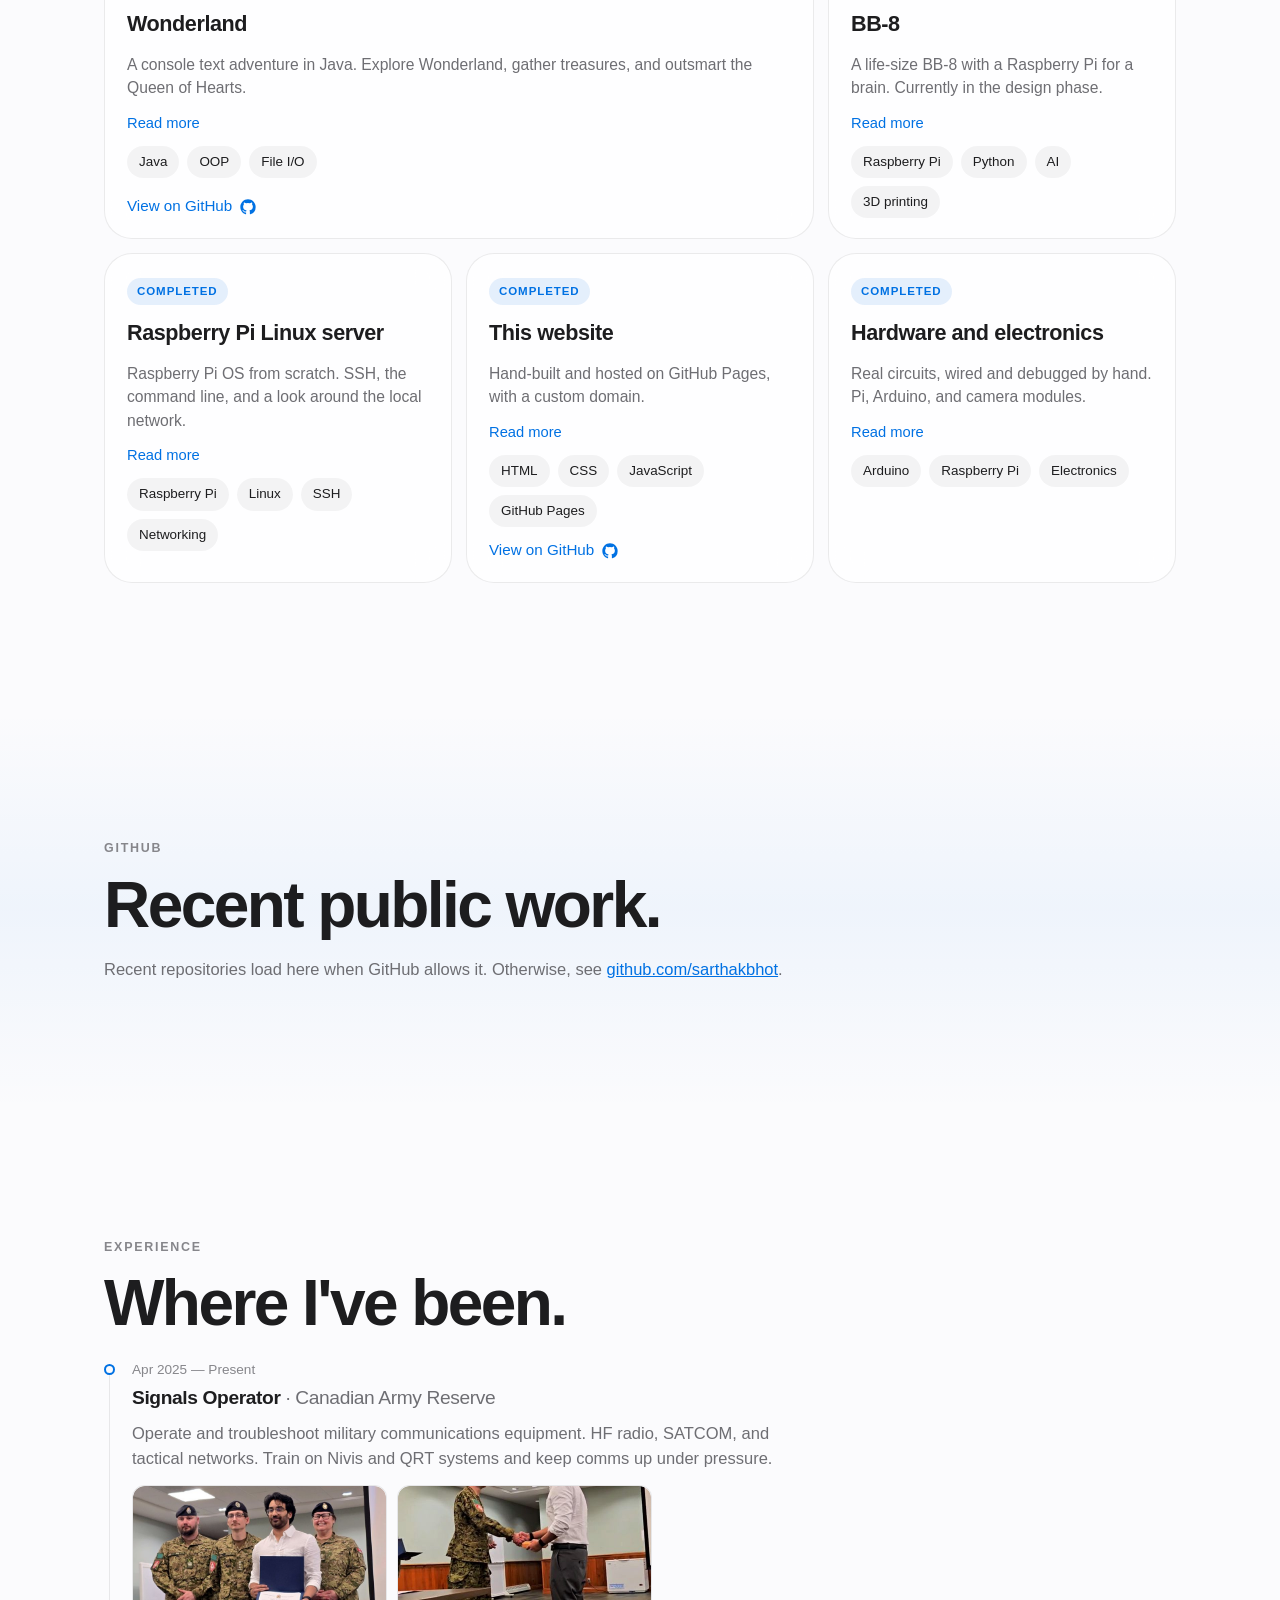
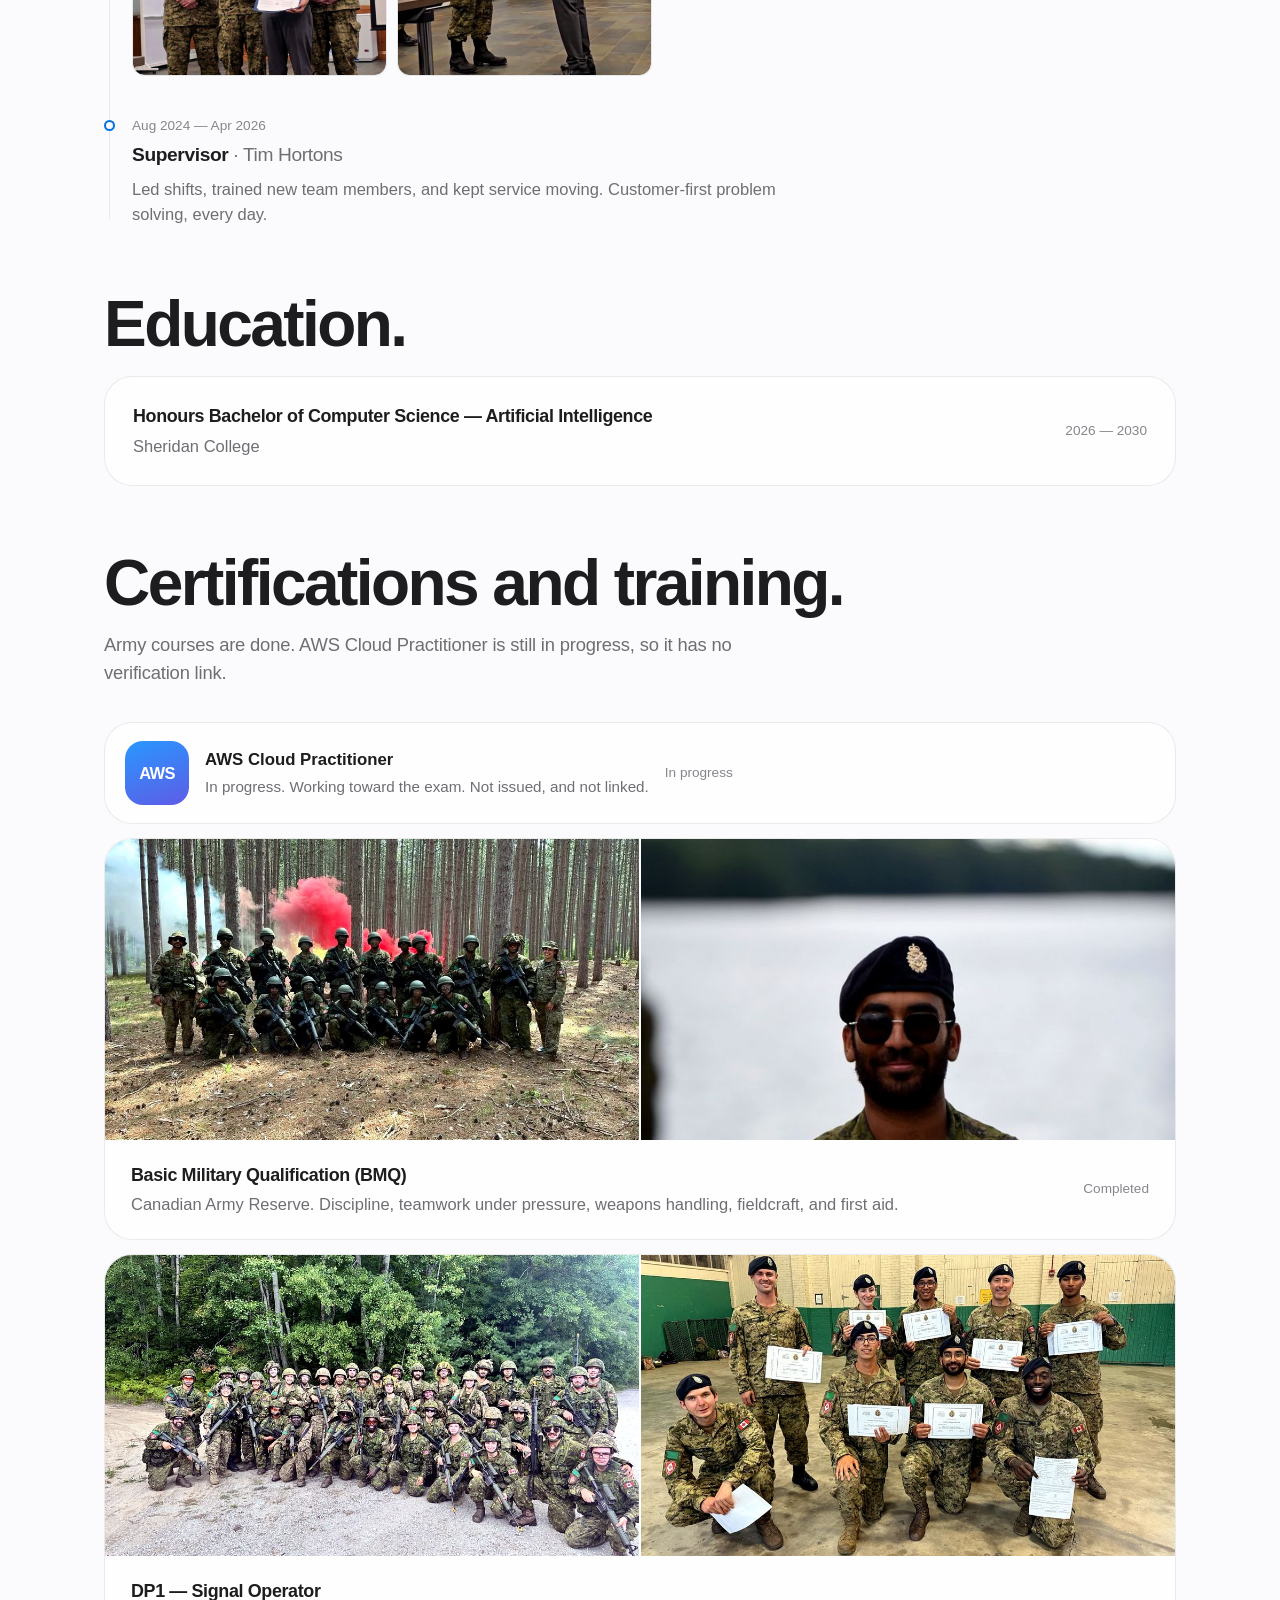
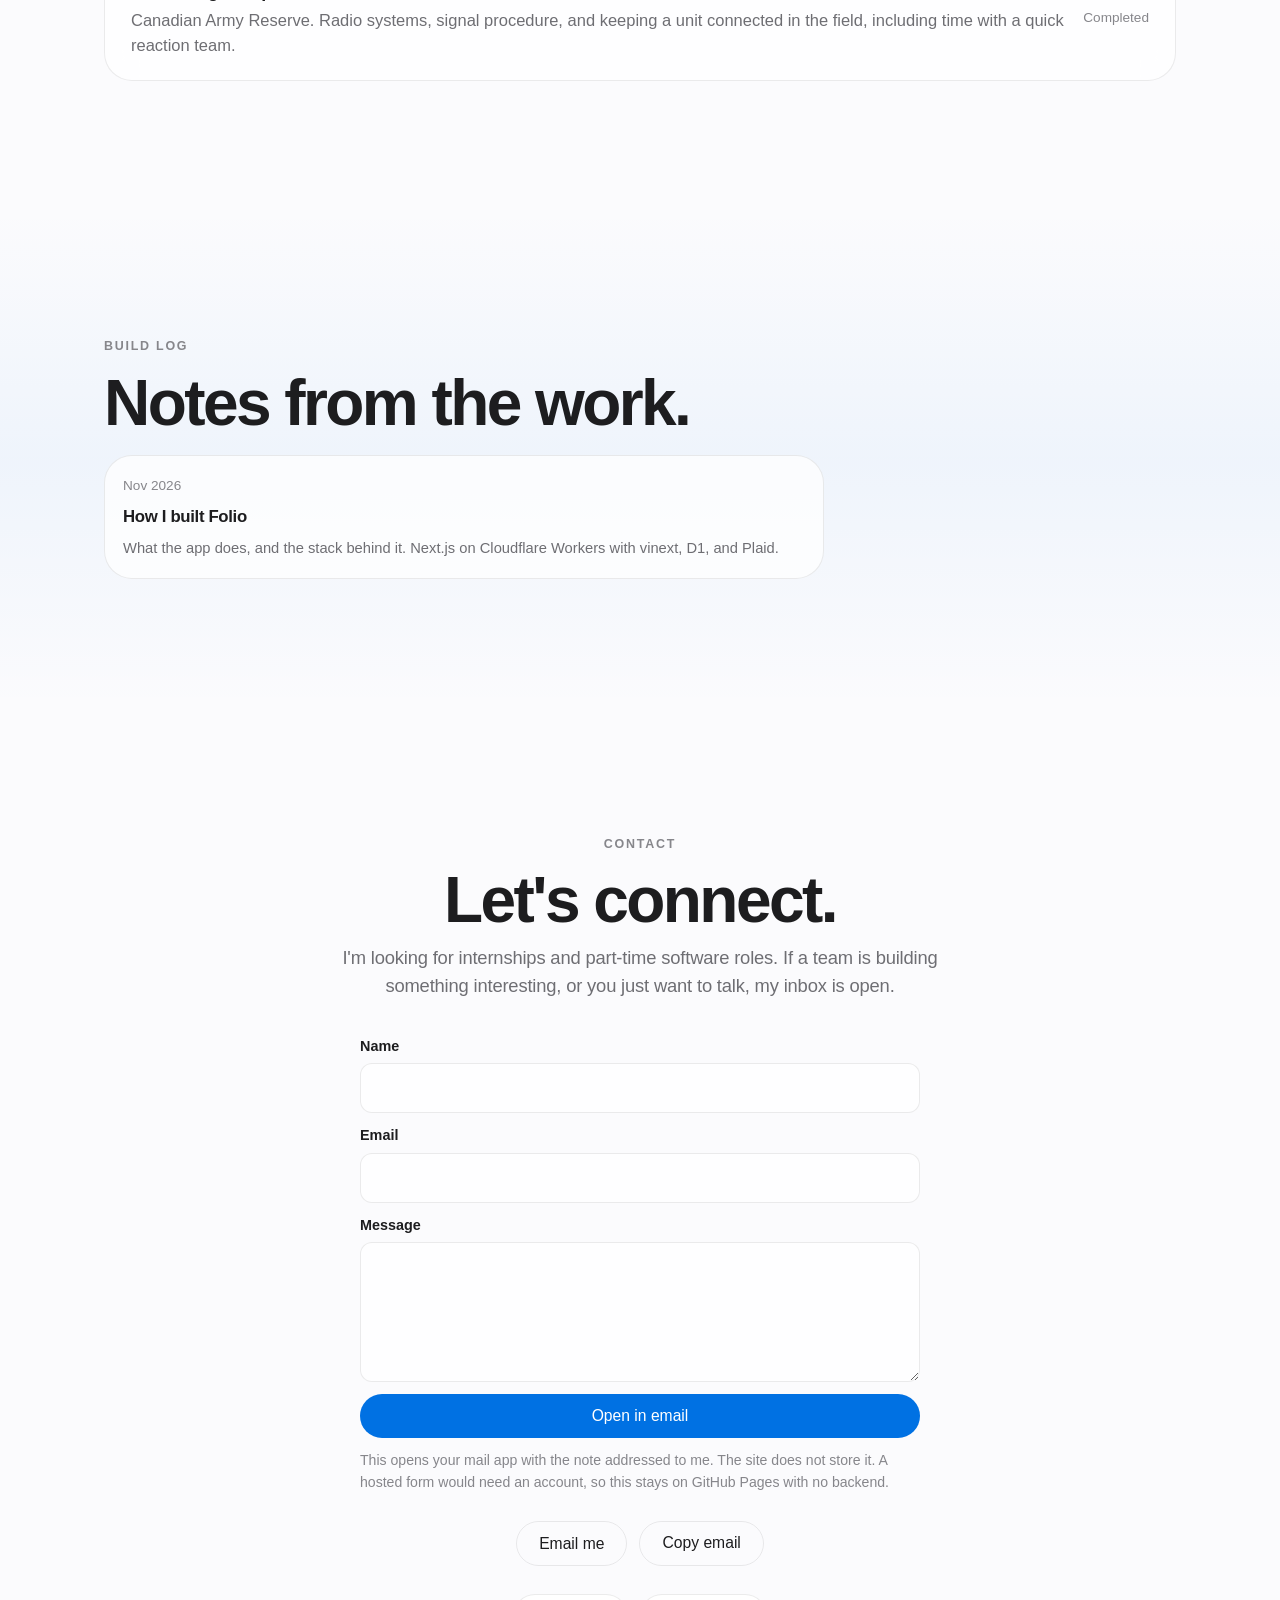
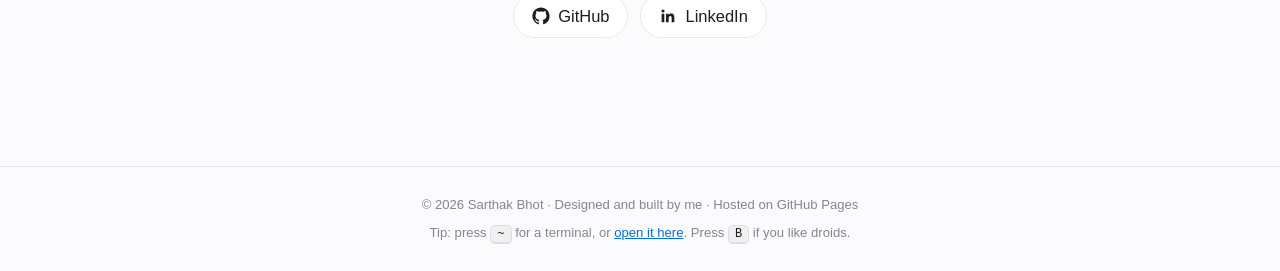
==== commit 52740ec4: "Cache-bust Folio screenshots with a -v2 filename suffix. GitHub Pages' CDN ignores query strings, so" ====
--- a/index.html
+++ b/index.html
@@ -205,9 +205,9 @@
           </div>
           <div class="feature-media">
             <picture>
-              <source type="image/avif" srcset="/assets/folio/overview-desktop-1080.avif 1080w, /assets/folio/overview-desktop-1440.avif 1440w" sizes="(max-width: 900px) calc(100vw - 36px), 560px" />
-              <source type="image/webp" srcset="/assets/folio/overview-desktop-1080.webp 1080w, /assets/folio/overview-desktop-1440.webp 1440w" sizes="(max-width: 900px) calc(100vw - 36px), 560px" />
-              <img src="/assets/folio/overview-desktop-1440.png" width="1440" height="900" alt="" loading="lazy" decoding="async" />
+              <source type="image/avif" srcset="/assets/folio/overview-desktop-1080-v2.avif 1080w, /assets/folio/overview-desktop-1440-v2.avif 1440w" sizes="(max-width: 900px) calc(100vw - 36px), 560px" />
+              <source type="image/webp" srcset="/assets/folio/overview-desktop-1080-v2.webp 1080w, /assets/folio/overview-desktop-1440-v2.webp 1440w" sizes="(max-width: 900px) calc(100vw - 36px), 560px" />
+              <img src="/assets/folio/overview-desktop-1440-v2.png" width="1440" height="900" alt="" loading="lazy" decoding="async" />
             </picture>
           </div>
         </a>
